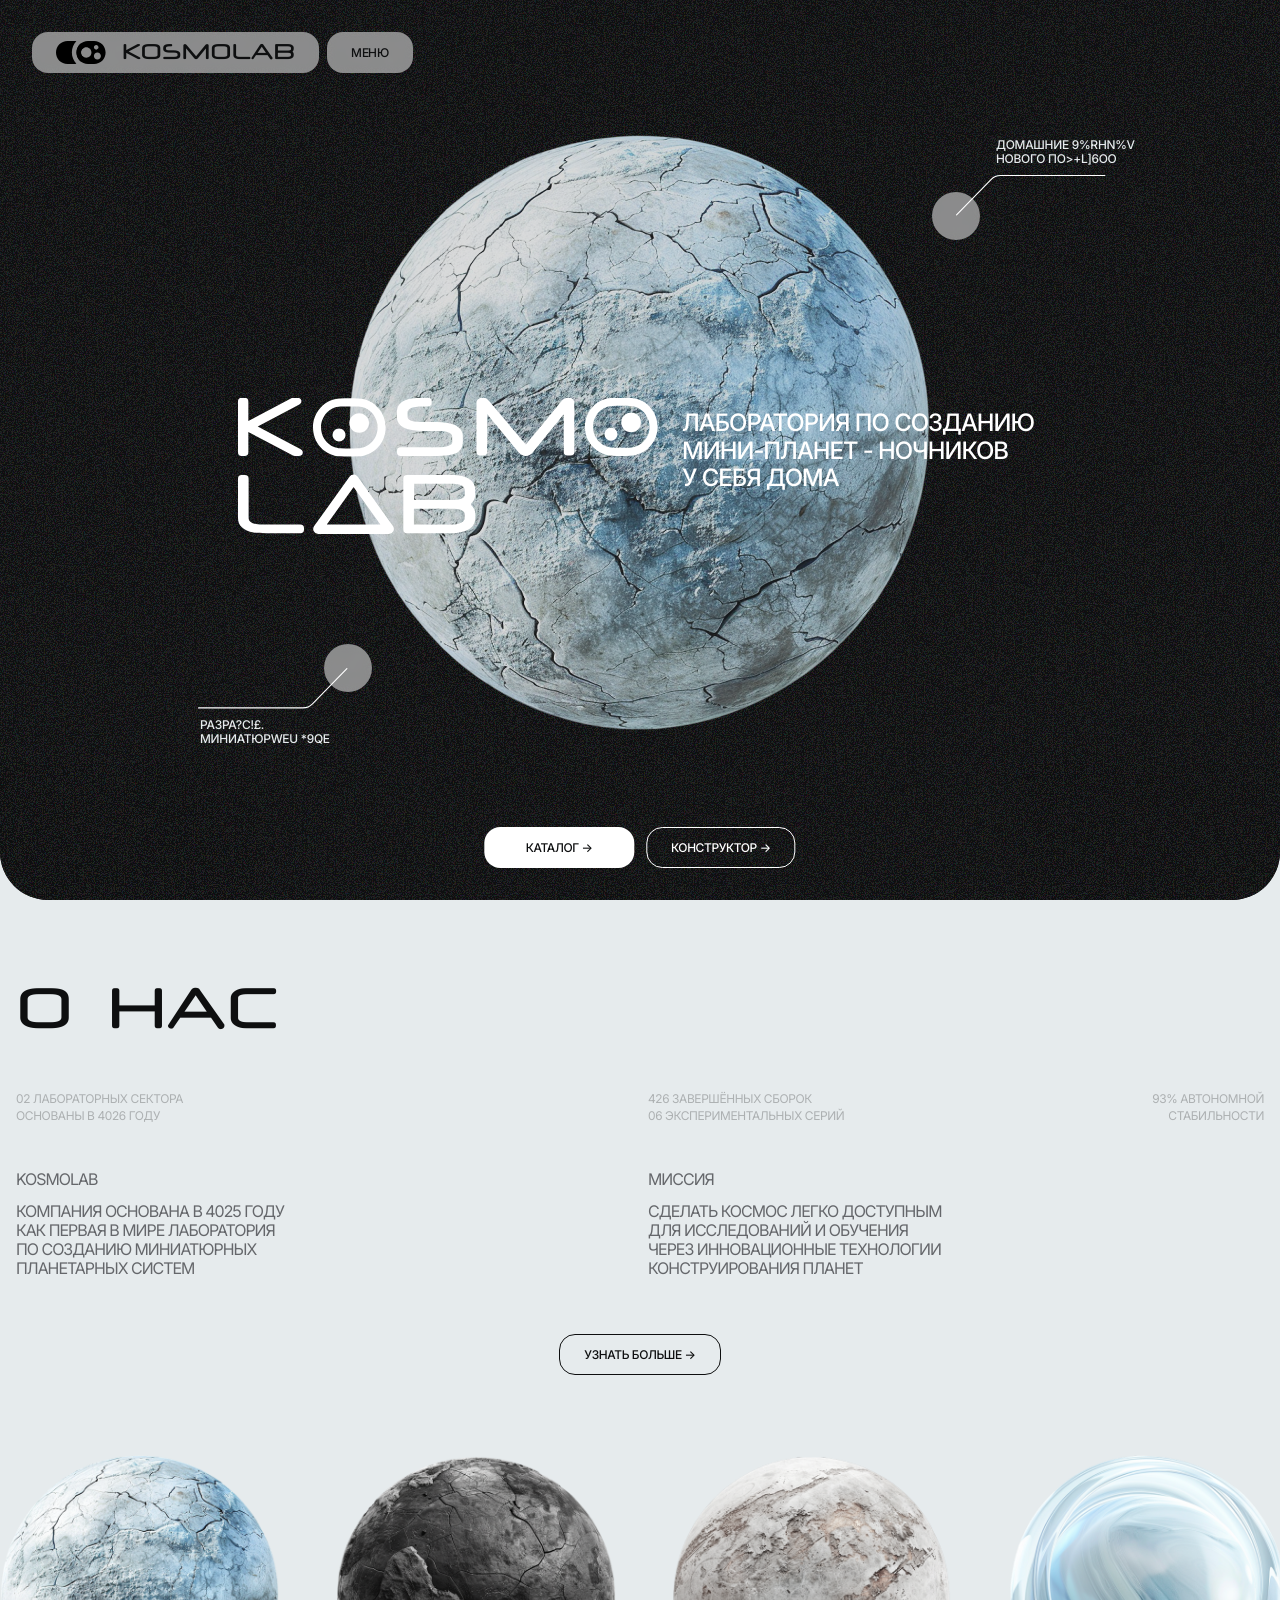
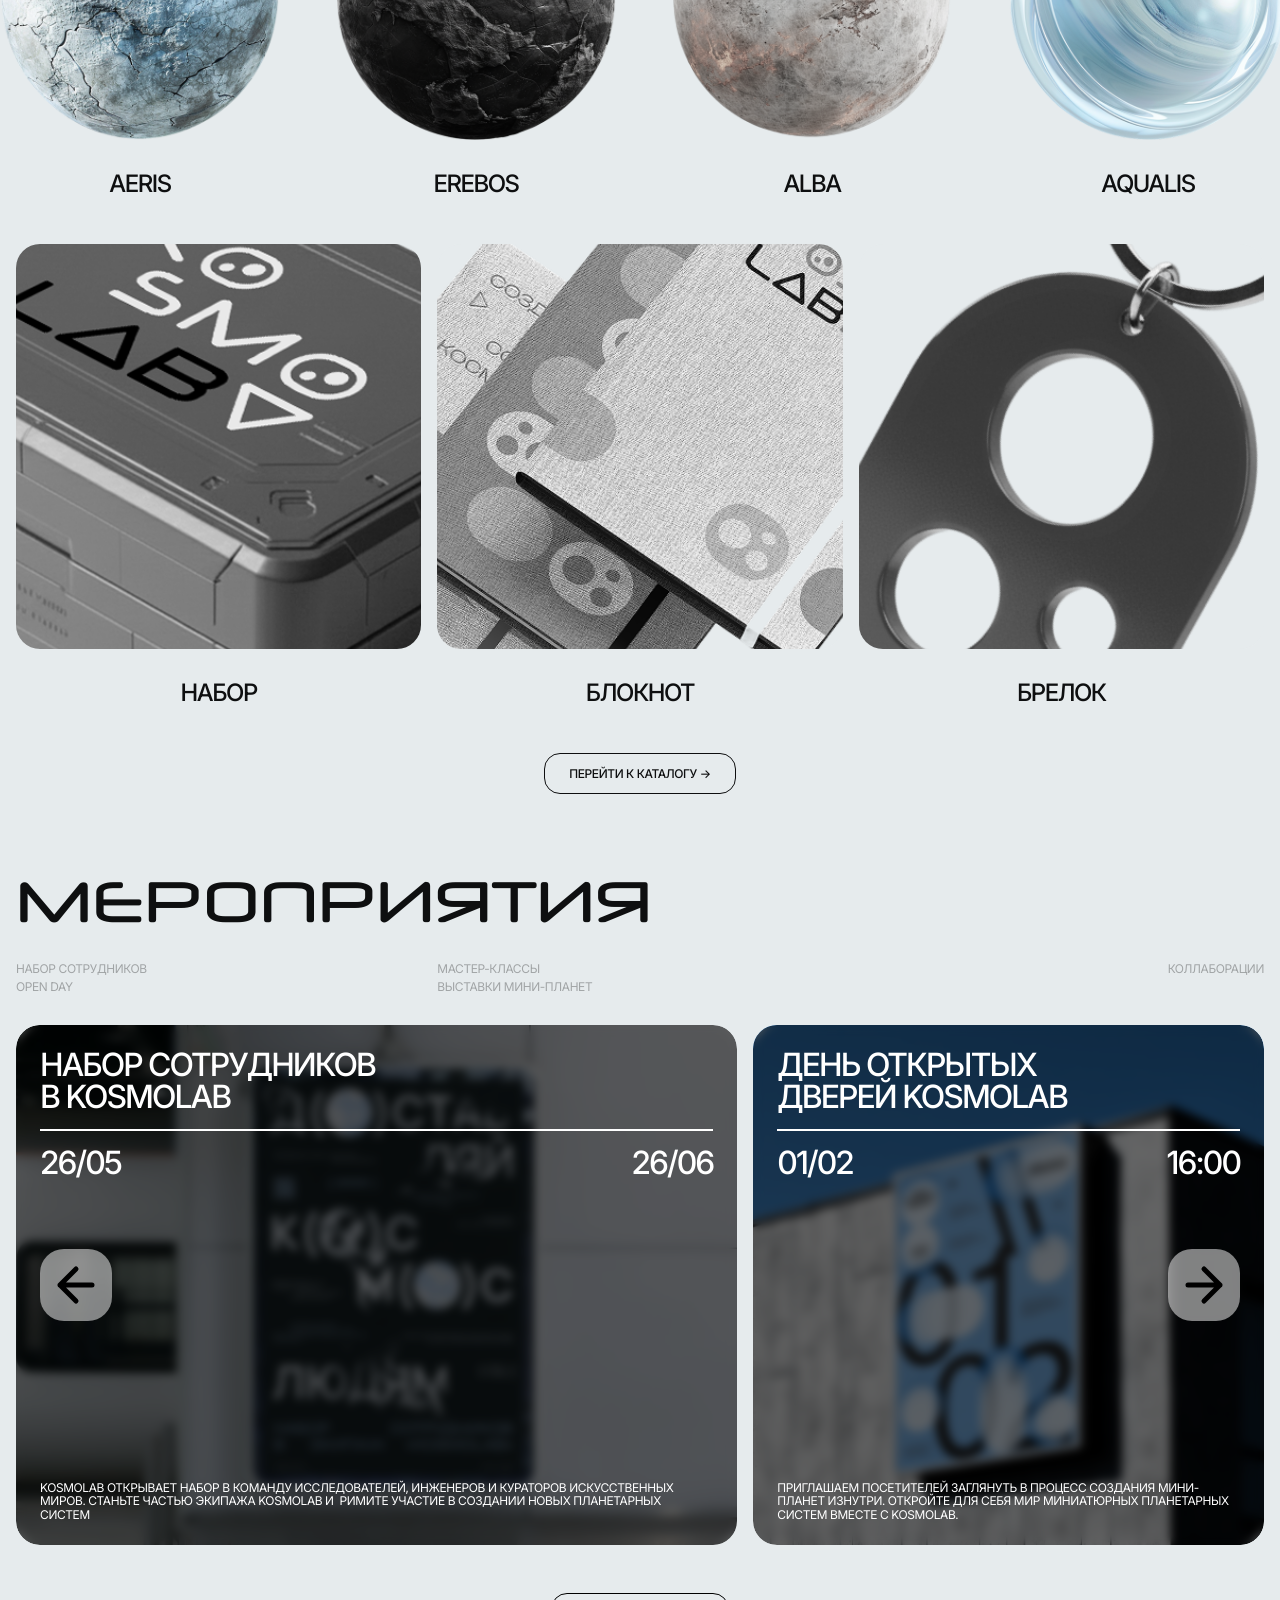
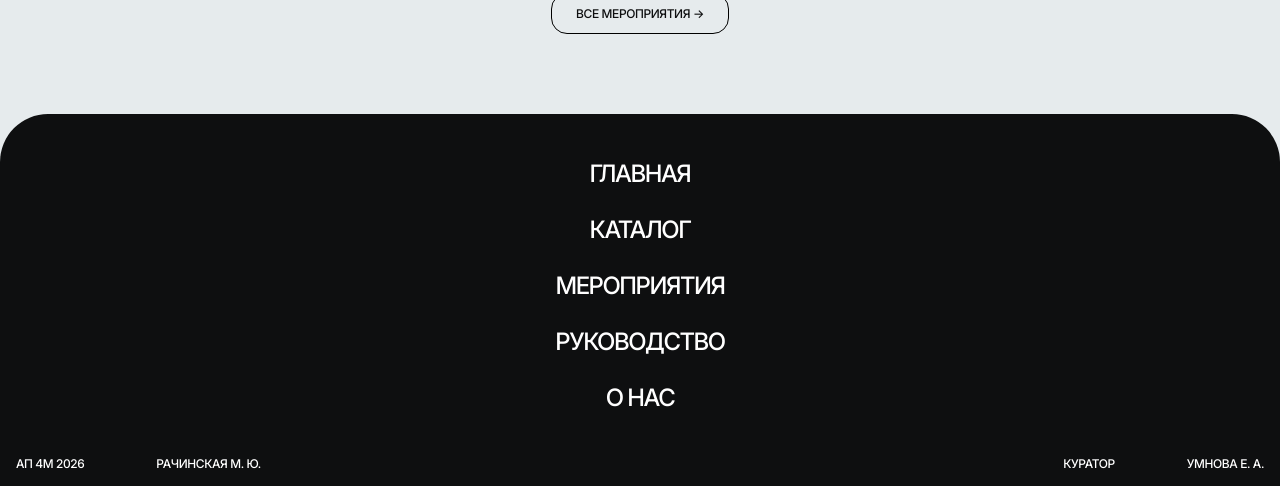
==== index.html @ ebd03660 "add animated planets" ====
<!DOCTYPE html>
<html lang="ru">
<head>
    <meta charset="UTF-8">
    <meta name="viewport" content="width=device-width, initial-scale=1.0">
    <title>KOSMOLAB — Главная</title>

    <link rel="stylesheet" href="./css/reset.css">
    <link rel="stylesheet" href="./css/variables.css">
    <link rel="stylesheet" href="./css/main.css">
    <link rel="stylesheet" href="./css/tab-adaptive.css">
    <link rel="stylesheet" href="./css/mob-adaptive.css">

    <script src="./js/main.js" defer></script>
</head>

<body>
    <div class="page">
        <header class="header">
            <a class="header__logo" href="./index.html" aria-label="KOSMOLAB — главная">
                <img class="header__logo-icon" src="./assets/images/ui/kosmolab-logo-icon.svg" alt="">
                <span class="header__logo-text">KOSMOLAB</span>
            </a>

            <nav class="nav" aria-label="Основная навигация">
                <a class="nav__link text-microcopy-medium is-active" href="./index.html">Главная</a>
                <a class="nav__link text-microcopy-medium" href="./catalog.html">Каталог</a>
                <a class="nav__link text-microcopy-medium" href="./events.html">Мероприятия</a>
                <a class="nav__link text-microcopy-medium" href="./guide.html">Руководство</a>
                <a class="nav__link text-microcopy-medium" href="./about.html">О нас</a>
            </nav>

            <button class="button mobile-menu-button text-microcopy-medium" type="button" aria-expanded="false" aria-controls="mobileNav">
                Меню
            </button>

            <nav class="mobile-nav" id="mobileNav" aria-label="Мобильная навигация">
                <a class="mobile-nav__link button text-microcopy-medium is-active" href="./index.html">Главная</a>
                <a class="mobile-nav__link button text-microcopy-medium" href="./catalog.html">Каталог</a>
                <a class="mobile-nav__link button text-microcopy-medium" href="./events.html">Мероприятия</a>
                <a class="mobile-nav__link button text-microcopy-medium" href="./guide.html">Руководство</a>
                <a class="mobile-nav__link button text-microcopy-medium" href="./about.html">О нас</a>
            </nav>
        </header> 

        <main>
            <section class="hero-screen">
                <div class="hero-screen__inner">
                    <div class="hero-screen__visual">
                        <img class="hero-screen__bg" src="./assets/images/hero/hero-bg.svg" alt="" aria-hidden="true">

                        <img class="hero-screen__planet hero-screen__planet--main" src="./assets/images/hero/planet-main.png" alt="" aria-hidden="true">
                        <img class="hero-screen__planet hero-screen__planet--small" src="./assets/images/hero/planet-small.png" alt="" aria-hidden="true">

                        <div class="hero-callout hero-callout--top">
                            <span class="hero-callout__circle"></span>
                            <img class="hero-callout__line" src="./assets/images/hero/line-top-right.svg" alt="" aria-hidden="true">

                            <span class="hero-callout__text hero-callout__text--desktop-tablet">
                                <span class="hero-callout__text-line" data-scramble-text="Домашние системы">Домашние системы</span>
                                <span class="hero-callout__text-line" data-scramble-text="нового поколения">нового поколения</span>
                            </span>

                            <span class="hero-callout__text hero-callout__text--mobile">
                                <span class="hero-callout__text-line" data-scramble-text="Домашние">Домашние</span>
                                <span class="hero-callout__text-line" data-scramble-text="системы нового">системы нового</span>
                                <span class="hero-callout__text-line" data-scramble-text="поколения">поколения</span>
                            </span>
                        </div>

                        <div class="hero-callout hero-callout--bottom">
                            <span class="hero-callout__text hero-callout__text--desktop-tablet">
                                <span class="hero-callout__text-line" data-scramble-text="Разработка">Разработка</span>
                                <span class="hero-callout__text-line" data-scramble-text="миниатюрных биом">миниатюрных биом</span>
                            </span>

                            <span class="hero-callout__text hero-callout__text--mobile">
                                <span class="hero-callout__text-line" data-scramble-text="Разработка">Разработка</span>
                                <span class="hero-callout__text-line" data-scramble-text="миниатюрных">миниатюрных</span>
                                <span class="hero-callout__text-line" data-scramble-text="биом">биом</span>
                            </span>

                            <img class="hero-callout__line" src="./assets/images/hero/line-bottom-left.svg" alt="" aria-hidden="true">
                            <span class="hero-callout__circle"></span>
                        </div>

                        <div class="hero-screen__content">
                            <img class="hero-screen__logo hero-screen__logo--desktop" src="./assets/images/hero/KOSMOLAB-logo-pc.svg" alt="KOSMOLAB">
                            <img class="hero-screen__logo hero-screen__logo--tablet" src="./assets/images/hero/KOSMOLAB-logo-tb.svg" alt="KOSMOLAB">
                            <img class="hero-screen__logo hero-screen__logo--mobile" src="./assets/images/hero/KOSMOLAB-logo-mb.svg" alt="KOSMOLAB">

                            <p class="hero-screen__lead">Лаборатория по&nbsp;созданию мини-планет - ночников у&nbsp;себя&nbsp;дома</p>
                        </div>
                    </div>

                    <div class="hero-screen__buttons">
                        <a class="button button--solid text-microcopy-medium" href="./catalog.html">
                            Каталог →
                        </a>

                        <a class="button button--outline text-microcopy-medium" href="./catalog.html#constructor">
                            Конструктор →
                        </a>
                    </div>
                </div>
            </section>

            <section class="about-preview section">
                <div class="container">
                    <div class="about-preview__inner grid">
                        <h2 class="about-preview__title text-h1">О нас</h2>

                        <div class="about-preview__stats">
                            <p class="about-preview__stat">
                                <span class="about-preview__stat-line text-microcopy" data-scramble-text="02 ЛАБОРАТОРНЫХ СЕКТОРА">02 ЛАБОРАТОРНЫХ СЕКТОРА</span>
                                <span class="about-preview__stat-line text-microcopy" data-scramble-text="ОСНОВАНЫ В 4026 ГОДУ">ОСНОВАНЫ В 4026 ГОДУ</span>
                            </p>

                            <p class="about-preview__stat">
                                <span class="about-preview__stat-line text-microcopy" data-scramble-text="426 ЗАВЕРШЁННЫХ СБОРОК">426 ЗАВЕРШЁННЫХ СБОРОК</span>
                                <span class="about-preview__stat-line text-microcopy" data-scramble-text="06 ЭКСПЕРИМЕНТАЛЬНЫХ СЕРИЙ">06 ЭКСПЕРИМЕНТАЛЬНЫХ СЕРИЙ</span>
                            </p>

                            <p class="about-preview__stat about-preview__stat--end">
                                <span class="about-preview__stat-line text-microcopy" data-scramble-text="93% АВТОНОМНОЙ">93% АВТОНОМНОЙ</span>
                                <span class="about-preview__stat-line text-microcopy" data-scramble-text="СТАБИЛЬНОСТИ">СТАБИЛЬНОСТИ</span>
                            </p>
                        </div>

                        <div class="about-preview__content">
                            <div class="about-preview__block">
                                <span class="about-preview__label text-body">KOSMOLAB</span>
                                <p class="about-preview__text text-body">Компания основана в&nbsp;4025 году как&nbsp;первая&nbsp;в&nbsp;мире лаборатория по&nbsp;созданию миниатюрных планетарных&nbsp;систем</p>
                            </div>

                            <div class="about-preview__block about-preview__block--mission">
                                <span class="about-preview__label text-body">Миссия</span>
                                <p class="about-preview__text text-body">Сделать космос легко доступным для&nbsp;исследований и&nbsp;обучения через&nbsp;инновационные технологии конструирования&nbsp;планет</p>
                            </div>
                        </div>

                        <a class="button button--outline text-microcopy-medium about-preview__button" href="./about.html">
                            Узнать больше →
                        </a>
                    </div>
                </div>
            </section>

            <section class="catalog-teaser section">
                <div class="container">
                    <div class="catalog-teaser__marquee">
                        <ul class="catalog-teaser__track">
                            <li class="catalog-teaser__planet">
                                <div class="catalog-teaser__planet-image">
                                    <img src="./assets/images/planets/planet-1.png" alt="">
                                    <img class="is-light" src="./assets/images/planets/planet-1-light.png" alt="" aria-hidden="true">
                                </div>
                                <span class="catalog-teaser__planet-name text-caption">AERIS</span>
                            </li>
                            <li class="catalog-teaser__planet">
                                <div class="catalog-teaser__planet-image">
                                    <img src="./assets/images/planets/planet-2.png" alt="">
                                    <img class="is-light" src="./assets/images/planets/planet-2-light.png" alt="" aria-hidden="true">
                                </div>
                                <span class="catalog-teaser__planet-name text-caption">EREBOS</span>
                            </li>
                            <li class="catalog-teaser__planet">
                                <div class="catalog-teaser__planet-image">
                                    <img src="./assets/images/planets/planet-3.png" alt="">
                                    <img class="is-light" src="./assets/images/planets/planet-3-light.png" alt="" aria-hidden="true">
                                </div>
                                <span class="catalog-teaser__planet-name text-caption">ALBA</span>
                            </li>
                            <li class="catalog-teaser__planet">
                                <div class="catalog-teaser__planet-image">
                                    <img src="./assets/images/planets/planet-4.png" alt="">
                                    <img class="is-light" src="./assets/images/planets/planet-4-light.png" alt="" aria-hidden="true">
                                </div>
                                <span class="catalog-teaser__planet-name text-caption">AQUALIS</span>
                            </li>

                            <!-- дубликат поанет бегущей строки -->
                            <li class="catalog-teaser__planet" aria-hidden="true">
                                <div class="catalog-teaser__planet-image">
                                    <img src="./assets/images/planets/planet-1.png" alt="">
                                    <img class="is-light" src="./assets/images/planets/planet-1-light.png" alt="">
                                </div>
                                <span class="catalog-teaser__planet-name text-caption">AERIS</span>
                            </li>
                            <li class="catalog-teaser__planet" aria-hidden="true">
                                <div class="catalog-teaser__planet-image">
                                    <img src="./assets/images/planets/planet-2.png" alt="">
                                    <img class="is-light" src="./assets/images/planets/planet-2-light.png" alt="">
                                </div>
                                <span class="catalog-teaser__planet-name text-caption">EREBOS</span>
                            </li>
                            <li class="catalog-teaser__planet" aria-hidden="true">
                                <div class="catalog-teaser__planet-image">
                                    <img src="./assets/images/planets/planet-3.png" alt="">
                                    <img class="is-light" src="./assets/images/planets/planet-3-light.png" alt="">
                                </div>
                                <span class="catalog-teaser__planet-name text-caption">ALBA</span>
                            </li>
                            <li class="catalog-teaser__planet" aria-hidden="true">
                                <div class="catalog-teaser__planet-image">
                                    <img src="./assets/images/planets/planet-4.png" alt="">
                                    <img class="is-light" src="./assets/images/planets/planet-4-light.png" alt="">
                                </div>
                                <span class="catalog-teaser__planet-name text-caption">AQUALIS</span>
                            </li>
                        </ul>
                    </div>

                    <div class="catalog-teaser__merch">
                        <figure class="catalog-teaser__card">
                            <div class="catalog-teaser__card-frame">
                                <img class="catalog-teaser__card-image" src="./assets/images/merch/1-box.png" alt="Набор">
                            </div>
                            <figcaption class="catalog-teaser__card-name text-caption">НАБОР</figcaption>
                        </figure>

                        <figure class="catalog-teaser__card">
                            <div class="catalog-teaser__card-frame">
                                <img class="catalog-teaser__card-image" src="./assets/images/merch/2-notebook.png" alt="Блокнот">
                            </div>
                            <figcaption class="catalog-teaser__card-name text-caption">БЛОКНОТ</figcaption>
                        </figure>

                        <figure class="catalog-teaser__card">
                            <div class="catalog-teaser__card-frame">
                                <img class="catalog-teaser__card-image" src="./assets/images/merch/3-keychain.png" alt="Брелок">
                            </div>
                            <figcaption class="catalog-teaser__card-name text-caption">БРЕЛОК</figcaption>
                        </figure>
                    </div>

                    <a class="button button--outline text-microcopy-medium catalog-teaser__button" href="./catalog.html">
                        Перейти к каталогу →
                    </a>
                </div>
            </section>

            <section class="events-preview section">
                <div class="container">
                    <div class="events-preview__header">
                        <h2 class="events-preview__title text-h1">Мероприятия</h2>
                        <div class="events-preview__categories">
                            <div class="events-preview__category">
                                <span class="text-microcopy" data-scramble-text="НАБОР СОТРУДНИКОВ">НАБОР СОТРУДНИКОВ</span>
                                <span class="text-microcopy" data-scramble-text="OPEN DAY">OPEN DAY</span>
                            </div>
                            <div class="events-preview__category">
                                <span class="text-microcopy" data-scramble-text="МАСТЕР-КЛАССЫ">МАСТЕР-КЛАССЫ</span>
                                <span class="text-microcopy" data-scramble-text="ВЫСТАВКИ МИНИ-ПЛАНЕТ">ВЫСТАВКИ МИНИ-ПЛАНЕТ</span>
                            </div>
                            <div class="events-preview__category">
                                <span class="text-microcopy" data-scramble-text="КОЛЛАБОРАЦИИ">КОЛЛАБОРАЦИИ</span>
                            </div>
                        </div>
                    </div>

                    <!-- пк / планшет : 3 слайда -->
                    <div class="events-preview__slider events-preview__slider--desktop">
                        <div class="events-preview__track">
                            <div class="events-preview__slide">
                                <article class="events-preview__card events-preview__card--c7">
                                    <div class="events-preview__card-image" style="background-image:url('./assets/images/events/poster-1.png')"></div>
                                    <div class="events-preview__card-overlay">
                                        <h3 class="events-preview__card-title text-h2">Набор сотрудников<br>в&nbsp;KOSMOLAB</h3>
                                        <span class="events-preview__card-line"></span>
                                        <div class="events-preview__card-meta">
                                            <span class="events-preview__card-date text-h2">26/05</span>
                                            <span class="events-preview__card-time text-h2">26/06</span>
                                        </div>
                                        <div class="events-preview__card-description-group">
                                            <p class="events-preview__card-description text-body">KOSMOLAB открывает набор в&nbsp;команду исследователей, инженеров и&nbsp;кураторов искусственных миров. Станьте частью экипажа KOSMOLAB и &nbsp;римите участие в&nbsp;создании новых планетарных систем</p>
                                        </div>
                                    </div>
                                </article>
                                <article class="events-preview__card events-preview__card--c5">
                                    <div class="events-preview__card-image" style="background-image:url('./assets/images/events/poster-2.png')"></div>
                                    <div class="events-preview__card-overlay">
                                        <h3 class="events-preview__card-title text-h2">День открытых<br>дверей KOSMOLAB</h3>
                                        <span class="events-preview__card-line"></span>
                                        <div class="events-preview__card-meta">
                                            <span class="events-preview__card-date text-h2">01/02</span>
                                            <span class="events-preview__card-time text-h2">16:00</span>
                                        </div>
                                        <div class="events-preview__card-description-group">
                                            <p class="events-preview__card-description text-body">Приглашаем посетителей заглянуть в&nbsp;процесс создания мини-планет изнутри. Откройте для&nbsp;себя мир миниатюрных планетарных систем вместе с&nbsp;KOSMOLAB.</p>
                                        </div>
                                    </div>
                                </article>
                            </div>
                            <div class="events-preview__slide">
                                <article class="events-preview__card events-preview__card--c5">
                                    <div class="events-preview__card-image" style="background-image:url('./assets/images/events/poster-3.png')"></div>
                                    <div class="events-preview__card-overlay">
                                        <h3 class="events-preview__card-title text-h2">Мастер-класс<br>от KOSMOLAB</h3>
                                        <span class="events-preview__card-line"></span>
                                        <div class="events-preview__card-meta">
                                            <span class="events-preview__card-date text-h2">23/11</span>
                                            <span class="events-preview__card-time text-h2">14:00</span>
                                        </div>
                                        <div class="events-preview__card-description-group">
                                            <p class="events-preview__card-description text-body">Гости смогут познакомиться с&nbsp;базовыми этапами сборки, изучить устройство искусственных систем и&nbsp;попробовать создать собственный объект</p>
                                        </div>
                                    </div>
                                </article>
                                <article class="events-preview__card events-preview__card--c7">
                                    <div class="events-preview__card-image" style="background-image:url('./assets/images/events/poster-4.png')"></div>
                                    <div class="events-preview__card-overlay">
                                        <h3 class="events-preview__card-title text-h2">Выставки мини-планет<br>KOSMOLAB</h3>
                                        <span class="events-preview__card-line"></span>
                                        <div class="events-preview__card-meta">
                                            <span class="events-preview__card-date text-h2">17/09</span>
                                            <span class="events-preview__card-time text-h2">10:00</span>
                                        </div>
                                        <div class="events-preview__card-description-group">
                                            <p class="events-preview__card-description text-body">KOSMOLAB представляет серию выставок, посвящённых искусственно созданным мирам и&nbsp;планетарным системам</p>
                                            <p class="events-preview__card-description text-body">Каждая выставка предлагает зрителю увидеть, как&nbsp;могут выглядеть новые формы миров в&nbsp;уменьшенном масштабе</p>
                                        </div>
                                    </div>
                                </article>
                            </div>
                            <div class="events-preview__slide">
                                <article class="events-preview__card events-preview__card--c12">
                                    <div class="events-preview__card-image" style="background-image:url('./assets/images/events/poster-5.png')"></div>
                                    <div class="events-preview__card-overlay">
                                        <h3 class="events-preview__card-title text-h2">Коллаборации KOSMOLAB</h3>
                                        <span class="events-preview__card-line"></span>
                                        <div class="events-preview__card-meta">
                                            <span class="events-preview__card-date text-h2">27/09</span>
                                            <span class="events-preview__card-date text-h2">02/08</span>
                                            <span class="events-preview__card-date text-h2">18/12</span>
                                        </div>
                                        <div class="events-preview__card-description-group">
                                            <p class="events-preview__card-description text-body">Эксклюзивная серия мини-планет, созданная совместно с&nbsp;Yoon Keeho и&nbsp;вдохновлённая футуристичными визуальными элементами</p>
                                            <p class="events-preview__card-description text-body">Лимитированная коллекция мини-планет, разработанная в&nbsp;коллаборации с&nbsp;Charli&nbsp;XCX и&nbsp;основанная на&nbsp;эстетике hyperpop</p>
                                            <p class="events-preview__card-description text-body">Специальная серия планетарных объектов, созданная под влиянием визуального стиля и эмоциональной атмосферы Billie Eilish</p>
                                        </div>
                                    </div>
                                </article>
                            </div>
                        </div>
                       <div class="events-preview__controls">
                            <button class="icon-button events-preview__arrow events-preview__arrow--prev" type="button" aria-label="Предыдущее">
                                <img src="./assets/images/ui/arrow.svg" alt="">
                            </button>
                            <button class="icon-button events-preview__arrow events-preview__arrow--next" type="button" aria-label="Следующее">
                                <img src="./assets/images/ui/arrow.svg" alt="">
                            </button>
                        </div>
                    </div>

                    <!-- мобилка : 7 слайдов -->
                    <div class="events-preview__slider events-preview__slider--mobile">
                        <div class="events-preview__track">
                            <div class="events-preview__slide">
                                <article class="events-preview__card events-preview__card--full">
                                    <div class="events-preview__card-image" style="background-image:url('./assets/images/events/poster-1.png')"></div>
                                    <div class="events-preview__card-overlay">
                                        <h3 class="events-preview__card-title text-h2">Набор сотрудников<br>в KOSMOLAB</h3>
                                        <span class="events-preview__card-line"></span>
                                        <div class="events-preview__card-meta"><span class="events-preview__card-date text-h2">26/05</span><span class="events-preview__card-time text-h2">26/06</span></div>
                                        <div class="events-preview__card-description-group"><p class="events-preview__card-description text-body">KOSMOLAB открывает набор в&nbsp;команду исследователей, инженеров и&nbsp;кураторов искусственных миров. Станьте частью экипажа KOSMOLAB и&nbsp;примите участие в&nbsp;создании новых планетарных систем</p></div>
                                    </div>
                                </article>
                            </div>
                            <div class="events-preview__slide">
                                <article class="events-preview__card events-preview__card--full">
                                    <div class="events-preview__card-image" style="background-image:url('./assets/images/events/poster-2.png')"></div>
                                    <div class="events-preview__card-overlay">
                                        <h3 class="events-preview__card-title text-h2">День открытых<br>дверей KOSMOLAB</h3>
                                        <span class="events-preview__card-line"></span>
                                        <div class="events-preview__card-meta"><span class="events-preview__card-date text-h2">01/02</span><span class="events-preview__card-time text-h2">16:00</span></div>
                                        <div class="events-preview__card-description-group"><p class="events-preview__card-description text-body">Приглашаем посетителей заглянуть в&nbsp;процесс создания мини-планет изнутри. Откройте для&nbsp;себя мир миниатюрных планетарных систем вместе с&nbsp;KOSMOLAB</p></div>
                                    </div>
                                </article>
                            </div>
                            <div class="events-preview__slide">
                                <article class="events-preview__card events-preview__card--full">
                                    <div class="events-preview__card-image" style="background-image:url('./assets/images/events/poster-3.png')"></div>
                                    <div class="events-preview__card-overlay">
                                        <h3 class="events-preview__card-title text-h2">Мастер-класс<br>от KOSMOLAB</h3>
                                        <span class="events-preview__card-line"></span>
                                        <div class="events-preview__card-meta"><span class="events-preview__card-date text-h2">23/11</span><span class="events-preview__card-time text-h2">14:00</span></div>
                                        <div class="events-preview__card-description-group"><p class="events-preview__card-description text-body">Гости смогут познакомиться с&nbsp;базовыми этапами сборки, изучить устройство искусственных систем и&nbsp;попробовать создать собственный объект</p></div>
                                    </div>
                                </article>
                            </div>
                            <div class="events-preview__slide">
                                <article class="events-preview__card events-preview__card--full">
                                    <div class="events-preview__card-image" style="background-image:url('./assets/images/events/poster-4.png')"></div>
                                    <div class="events-preview__card-overlay">
                                        <h3 class="events-preview__card-title text-h2">Выставки мини-планет<br>KOSMOLAB</h3>
                                        <span class="events-preview__card-line"></span>
                                        <div class="events-preview__card-meta"><span class="events-preview__card-date text-h2">17/09</span><span class="events-preview__card-time text-h2">10:00</span></div>
                                        <div class="events-preview__card-description-group"><p class="events-preview__card-description text-body">KOSMOLAB представляет серию выставок, посвящённых искусственно созданным мирам и&nbsp;планетарным системам</p><p class="events-preview__card-description text-body">Каждая выставка предлагает зрителю увидеть, как&nbsp;могут выглядеть новые формы миров в&nbsp;уменьшенном масштабе</p></div>
                                    </div>
                                </article>
                            </div>
                            <div class="events-preview__slide">
                                <article class="events-preview__card events-preview__card--full events-preview__card--collab-1">
                                    <div class="events-preview__card-image events-preview__card-image--c1" style="background-image:url('./assets/images/events/poster-5.png')"></div>
                                    <div class="events-preview__card-overlay">
                                        <h3 class="events-preview__card-title text-h2">Коллаборация<br>Yoon Keeho</h3>
                                        <span class="events-preview__card-line"></span>
                                        <div class="events-preview__card-meta"><span class="events-preview__card-date text-h2">27/09</span></div>
                                        <div class="events-preview__card-description-group"><p class="events-preview__card-description text-body">Эксклюзивная серия мини-планет, созданная совместно с&nbsp;Yoon Keeho и&nbsp;вдохновлённая футуристичными визуальными элементами</p></div>
                                    </div>
                                </article>
                            </div>
                            <div class="events-preview__slide">
                                <article class="events-preview__card events-preview__card--full events-preview__card--collab-2">
                                    <div class="events-preview__card-image events-preview__card-image--c2" style="background-image:url('./assets/images/events/poster-5.png')"></div>
                                    <div class="events-preview__card-overlay">
                                        <h3 class="events-preview__card-title text-h2">Коллаборация<br>Charli XCX</h3>
                                        <span class="events-preview__card-line"></span>
                                        <div class="events-preview__card-meta"><span class="events-preview__card-date text-h2">02/08</span></div>
                                        <div class="events-preview__card-description-group"><p class="events-preview__card-description text-body">Лимитированная коллекция мини-планет, разработанная в&nbsp;коллаборации с&nbsp;Charli&nbsp;XCX и&nbsp;основанная на&nbsp;эстетике hyperpop</p></div>
                                    </div>
                                </article>
                            </div>
                            <div class="events-preview__slide">
                                <article class="events-preview__card events-preview__card--full events-preview__card--collab-3">
                                    <div class="events-preview__card-image events-preview__card-image--c3" style="background-image:url('./assets/images/events/poster-5.png')"></div>
                                    <div class="events-preview__card-overlay">
                                        <h3 class="events-preview__card-title text-h2">Коллаборация<br>Billie Eilish</h3>
                                        <span class="events-preview__card-line"></span>
                                        <div class="events-preview__card-meta"><span class="events-preview__card-date text-h2">18/12</span></div>
                                        <div class="events-preview__card-description-group"><p class="events-preview__card-description text-body">Специальная серия планетарных объектов, созданная под&nbsp;влиянием визуального стиля и&nbsp;эмоциональной атмосферы Billie&nbsp;Eilish</p></div>
                                    </div>
                                </article>
                            </div>
                        </div>
                        <div class="events-preview__controls">
                            <button class="icon-button events-preview__arrow events-preview__arrow--prev" type="button" aria-label="Предыдущее">
                                <img src="./assets/images/ui/arrow.svg" alt="">
                            </button>
                            <button class="icon-button events-preview__arrow events-preview__arrow--next" type="button" aria-label="Следующее">
                                <img src="./assets/images/ui/arrow.svg" alt="">
                            </button>
                        </div>
                    </div>

                    <a class="button button--outline text-microcopy-medium events-preview__button" href="./events.html">
                        Все мероприятия →
                    </a>
                </div>
            </section>
        </main>

        <footer class="footer">
            <nav class="footer__nav" aria-label="Навигация в подвале">
                <a class="text-caption" href="./index.html">Главная</a>
                <a class="text-caption" href="./catalog.html">Каталог</a>
                <a class="text-caption" href="./events.html">Мероприятия</a>
                <a class="text-caption" href="./guide.html">Руководство</a>
                <a class="text-caption" href="./about.html">О&nbsp;нас</a>
            </nav>

            <div class="footer__meta">
                <span class="text-microcopy-medium">АП&nbsp;4М&nbsp;2026</span>
                <span class="text-microcopy-medium">Рачинская&nbsp;М.&nbsp;Ю.</span>
            </div>

            <div class="footer__credits">
                <span class="text-microcopy-medium">Куратор</span>
                <span class="text-microcopy-medium">Умнова&nbsp;Е.&nbsp;А.</span>
            </div>
        </footer>
    </div>
</body>
</html>
---- css/variables.css ----
@font-face {
    font-family: "Neuropol";
    src: url("../assets/fonts/neuropol.woff2") format("woff2");
    font-weight: 400;
    font-style: normal;
    font-display: swap;
}

@font-face {
    font-family: "Inter";
    src: url("../assets/fonts/inter-regular.woff2") format("woff2");
    font-weight: 400;
    font-style: normal;
    font-display: swap;
}

@font-face {
    font-family: "Inter";
    src: url("../assets/fonts/inter-medium.woff2") format("woff2");
    font-weight: 500;
    font-style: normal;
    font-display: swap;
}

:root {
    --page-width: 1440px;

    --grid-columns: 12;
    --page-padding: 16px;
    --grid-gap: 16px;

    --header-offset: 32px;
    --section-space: 80px;

    --color-black: #0E0F10;
    --color-white: #FFFFFF;
    --color-light-gray: #E6EBED;
    --color-gray: #65676B;
    --color-blue: #C2D8EE;
    --color-dark-blue: #242B31;

    --color-black-rgb: 0, 0, 0;
    --color-white-rgb: 255, 255, 255;

    --glass-white: rgba(var(--color-white-rgb), 0.5);
    --glass-black: rgba(var(--color-black-rgb), 0.6);
    --glass-black-text: rgba(var(--color-black-rgb), 0.35);

    --blur-default: 5px;

    --radius-small: 16px;
    --radius-medium: 24px;
    --radius-large-mobile: 32px;
    --radius-large: 48px;
    --radius-pill: 999px;

    --font-main: "Inter", Arial, sans-serif;
    --font-display: "Neuropol", Arial, sans-serif;
}
---- css/main.css ----
body {
    font-family: var(--font-main);
    background-color: var(--color-light-gray);
    color: var(--color-black);
}

.page {
    width: 100%;
    min-height: 100vh;
    overflow-x: hidden;

    display: flex;
    flex-direction: column;
}

main {
    flex: 1;
}

.grid {
    display: grid;
    grid-template-columns: repeat(var(--grid-columns), minmax(0, 1fr));
    column-gap: var(--grid-gap);
}

.section {
    padding-top: var(--section-space);
    padding-bottom: 0;
}

.is-hidden {
    display: none !important;
}


/* типографика */
.text-h1 {
    font-family: var(--font-display);
    font-size: 64px;
    line-height: 1;
    font-weight: 400;
    text-transform: uppercase;
}

.text-h2 {
    font-family: var(--font-main);
    font-size: 48px;
    line-height: 1;
    font-weight: 500;
    letter-spacing: -0.06em;
    text-transform: uppercase;
}

.text-caption {
    font-family: var(--font-main);
    font-size: 24px;
    line-height: 1;
    font-weight: 500;
    letter-spacing: -0.06em;
    text-transform: uppercase;
}

.text-body {
    font-family: var(--font-main);
    font-size: 16px;
    line-height: 1.2;
    font-weight: 400;
    letter-spacing: -0.06em;
    text-transform: uppercase;
}

.text-microcopy {
    font-family: var(--font-main);
    font-size: 12px;
    line-height: 1.1;
    font-weight: 400;
    letter-spacing: -0.03em;
    text-transform: uppercase;
}

.text-microcopy-medium {
    font-family: var(--font-main);
    font-size: 12px;
    line-height: 1.1;
    font-weight: 500;
    letter-spacing: -0.03em;
    text-transform: uppercase;
}



.container {
    width: 100%;
    max-width: var(--page-width);
    margin: 0 auto;
    padding-left: var(--page-padding);
    padding-right: var(--page-padding);
}


/* ui */
.nav {
    display: flex;
    align-items: center;
    gap: 8px;
}

.nav__link {
    min-height: 41px;
    padding: 0 24px;

    display: inline-flex;
    align-items: center;
    justify-content: center;

    border-radius: var(--radius-small);
    background-color: var(--glass-white);
    backdrop-filter: blur(var(--blur-default));
    -webkit-backdrop-filter: blur(var(--blur-default));

    color: rgba(var(--color-black-rgb), 0.35);
}

.nav__link.is-active {
    color: var(--color-black);
}

.nav__link,
.button {
    font-family: var(--font-main);
    font-weight: 500;
}

.button.mobile-menu-button {
    display: none;
}


.button {
    min-height: 41px;
    padding: 0 24px;

    display: inline-flex;
    align-items: center;
    justify-content: center;
    gap: 8px;

    border-radius: var(--radius-small);
    background-color: var(--glass-white);
    backdrop-filter: blur(var(--blur-default));
    -webkit-backdrop-filter: blur(var(--blur-default));

    color: var(--color-black);
    white-space: nowrap;
}

.button--solid {
    background-color: var(--color-white);
    backdrop-filter: none;
    -webkit-backdrop-filter: none;
}

.button--outline {
    background-color: transparent;
    color: var(--color-white);
    border: 1px solid var(--color-white);
    backdrop-filter: none;
    -webkit-backdrop-filter: none;
}

.icon-button {
    width: 72px;
    height: 72px;

    display: inline-flex;
    align-items: center;
    justify-content: center;

    border-radius: var(--radius-small);
    background-color: var(--glass-white);
    backdrop-filter: blur(var(--blur-default));
    -webkit-backdrop-filter: blur(var(--blur-default));
}

.icon-button img,
.icon-button svg {
    width: 48px;
    height: 48px;
}


/* хедер */
.header {
    position: fixed;
    top: var(--header-offset);
    left: var(--header-offset);
    right: var(--header-offset);
    z-index: 100;

    display: flex;
    align-items: center;
    gap: 8px;
}

.header__logo {
    min-height: 41px;
    padding: 0 24px;

    display: inline-flex;
    align-items: center;
    justify-content: center;
    gap: 16px;

    border-radius: var(--radius-small);
    background-color: var(--glass-white);
    backdrop-filter: blur(var(--blur-default));
    -webkit-backdrop-filter: blur(var(--blur-default));

    color: var(--color-black);
    font-family: var(--font-display);
    font-size: 24px;
    line-height: 1;
    text-transform: uppercase;
}
.mobile-nav {
    display: none;
}

.header__logo-icon {
    height: 23px;
    width: auto;
    flex-shrink: 0;
}

.header__logo-text {
    display: inline-block;
}


.card {
    border-radius: var(--radius-medium);
    background-color: var(--color-white);
    overflow: hidden;
}

/* футер */
.footer {
    position: relative;
    width: 100%;
    min-height: 372px;

    margin-top: var(--section-space);
    padding: 48px 16px 20px;

    background-color: var(--color-black);
    color: var(--color-white);

    border-radius: var(--radius-large) var(--radius-large) 0 0;
}

.footer__nav {
    width: fit-content;
    margin: 0 auto;

    display: flex;
    flex-direction: column;
    align-items: center;
    gap: 32px;
}

.footer__meta {
    position: absolute;
    left: 16px;
    bottom: 16px;

    display: flex;
    align-items: center;
    gap: 72px;
}

.footer__credits {
    position: absolute;
    right: 16px;
    bottom: 16px;

    display: flex;
    align-items: center;
    gap: 72px;
}






/* I. hero-блок */
.hero-screen {
    width: 100%;
    min-height: 0x;
    height: 100svh;
    

    position: relative;
    overflow: hidden;

    background-color: var(--color-black);
    color: var(--color-white);

    border-radius: 0 0 var(--radius-large) var(--radius-large);

    --callout-start-width: 1380px;
    --callout-shift-speed: 0.53;
    --callout-shift: max(0px, calc((var(--callout-start-width) - 100vw) * var(--callout-shift-speed)));
}

.hero-screen__inner {
    width: 100%;
    height: 100%;
    position: relative;
}

.hero-screen__visual {
    position: absolute;
    inset: 0;
}

/* фон : шум */
.hero-screen__bg {
    position: absolute;
    inset: 0;
    z-index: 0;

    width: 100%;
    height: 100%;
    object-fit: cover;
    opacity: 0.9;
    pointer-events: none;
    user-select: none;
}

/* планеты */
.hero-screen__planet {
    position: absolute;
    pointer-events: none;
    user-select: none;
}

/* общий размер большой планеты */
.hero-screen {
    --planet-main-size: clamp(520px, calc(428px + 11.9vw), 600px);
}

.hero-screen__planet--main {
    z-index: 1;
    width: var(--planet-main-size);
    height: auto;

    left: 50%;
    top: 48%;
    transform: translate(-50%, -50%);
}

.hero-screen__planet--small {
    z-index: 3;

    width: calc(var(--planet-main-size) * 0.333);
    height: auto;

    left: calc(50% + var(--planet-main-size) * 0.4);
    top: calc(50% + var(--planet-main-size) * 0.35);

    transform: translate(-50%, -50%);
}


/* логотип + описание */
.hero-screen__content {
    position: absolute;
    z-index: 4;
    left: 50%;
    top: 50%;
    transform: translate(-50%, -50%);

    display: flex;
    align-items: center;
    gap: 32px;

    width: max-content;
    max-width: calc(100% - 48px);
}

/* биг логотип kosmolab */
.hero-screen__logo {
    flex: 0 1 auto;
    min-width: 0;
    width: min(70vw, 1040px);
    height: auto;
    pointer-events: none;
    user-select: none;
}
.hero-screen__logo--tablet,
.hero-screen__logo--mobile {
    display: none;
}

/* описание лабы */
.hero-screen__lead {
    flex: 0 0 auto;
    width: 360px;
    margin: 0;

    font-family: var(--font-main);
    font-weight: 500;
    font-size: 24px;
    line-height: 1.15;
    letter-spacing: -0.04em;
    text-transform: uppercase;
    color: var(--color-white);
}


/* пунктики с подписями */
.hero-callout {
    position: absolute;
    z-index: 4;

    width: 380px;
    height: 90px;
}

.hero-callout__circle {
    position: absolute;
    width: 48px;
    height: 48px;

    border-radius: 50%;
    background-color: rgba(var(--color-white-rgb), 0.5);
    backdrop-filter: blur(var(--blur-default));
    -webkit-backdrop-filter: blur(var(--blur-default));
}

.hero-callout__line {
    position: absolute;
    width: 120px;
    height: auto;
    z-index: 10;

    display: block;
    pointer-events: none;
    user-select: none;
}

.hero-callout__text {
    position: absolute;
    white-space: nowrap;

    font-family: var(--font-main);
    font-weight: 500;
    font-size: 12px;
    line-height: 1.15;
    letter-spacing: -0.02em;
    text-transform: uppercase;
    color: var(--color-light-gray);
}

/* нет переноса подписей */
.hero-callout__text--mobile {
    display: none;
}

.hero-callout__text-line {
    display: inline;
    white-space: nowrap;
}

.hero-callout__text-line + .hero-callout__text-line::before {
    content: " ";
}


/* верхний правый пункт */
.hero-callout--top {
    left: calc(50% + 204px - var(--callout-shift));
    top: calc(50% - 280px);
}
.hero-callout--top .hero-callout__circle {
    left: 0;
    bottom: 0;
}
.hero-callout--top .hero-callout__line {
    left: 24px;
    bottom: 24px;
    width: 150px;
}
.hero-callout--top .hero-callout__text {
    left: 188px;
    top: 20px;
}

/* нижний левый пункт */
.hero-callout--bottom {
    right: calc(50% + 176px - var(--callout-shift));
    top: calc(50% + 194px);
}
.hero-callout--bottom .hero-callout__circle {
    right: 0;
    top: 0;
}
.hero-callout--bottom .hero-callout__line {
    right: 24px;
    top: 24px;
    width: 150px;
}
.hero-callout--bottom .hero-callout__text {
    right: 188px;
    bottom: 20px;
}


/* кнопки */
.hero-screen__buttons {
    position: absolute;
    z-index: 6;
    left: 50%;
    bottom: 32px;
    transform: translateX(-50%);

    display: inline-grid;
    grid-auto-flow: column;
    grid-auto-columns: 1fr;
    gap: 12px;
}
.hero-screen__buttons .button {
    width: 100%;
    justify-content: center;
}







/* II. о нас */
.about-preview {
    background-color: var(--color-light-gray);
}

.about-preview__inner {
    row-gap: 64px;
    align-items: start;
}


/* заголовок */
.about-preview__title {
    grid-column: 1 / 13;
    grid-row: 1;
    margin: 0;
    color: var(--color-black);

    white-space: nowrap;
}

/* утп */
.about-preview__stats {
    grid-column: 1 / 13;
    grid-row: 1;

    display: grid;
    grid-template-columns: repeat(var(--grid-columns), minmax(0, 1fr));
    column-gap: var(--grid-gap);
    align-items: start;

    margin-top: 12px;
}
.about-preview__stat:nth-child(1) {
    grid-column: 4 / 7;
}
.about-preview__stat:nth-child(2) {
    grid-column: 8 / 10;
}
.about-preview__stat:nth-child(3) {
    grid-column: 12 / 13;
    justify-self: end;
    text-align: right;
}

.about-preview__stat {
    margin: 0;
    display: flex;
    flex-direction: column;
    gap: 4px;
}

.about-preview__stat--end {
    align-items: flex-end;
    text-align: right;
}

.about-preview__stat-line {
    color: rgba(var(--color-black-rgb), 0.25);
    white-space: nowrap;
}


/* описание + миссия */
.about-preview__content {
    grid-column: 1 / 13;
    grid-row: 2;

    display: grid;
    grid-template-columns: repeat(var(--grid-columns), minmax(0, 1fr));
    column-gap: var(--grid-gap);
}

.about-preview__block {
    grid-column: 1 / 6;
    display: flex;
    align-items: flex-start;
    gap: 16px;
}

.about-preview__block--mission {
    grid-column: 8 / 13;
}

/* стиль боди */
.about-preview__label {
    flex: 0 0 auto;
    min-width: 88px;
    color: var(--color-gray);
}
.about-preview__text {
    margin: 0;
    max-width: 340px;
    color: var(--color-gray);
}

.about-preview__block--mission .about-preview__text {
    max-width: 360px;
}


/* ста-кнопка */
.about-preview__button {
    grid-column: 1 / 13;
    grid-row: 3;
    justify-self: center;

    color: var(--color-black);
    border-color: var(--color-black);
}






/* III. тизер каталога */
.catalog-teaser {
    background-color: var(--color-light-gray);
    --teaser-planet: 340px;
    --teaser-gap: 75px;
}

/* бегущая строка планет */
.catalog-teaser__marquee {
    width: 100vw;
    margin-left: calc(50% - 50vw);
    overflow: hidden;
}
.catalog-teaser__track {
    display: flex;
    align-items: flex-start;
    gap: var(--teaser-gap);

    width: max-content;
    margin: 0;
    padding: 0;
    list-style: none;

    animation: catalog-teaser-marquee 25s linear infinite;
    will-change: transform;
}

@keyframes catalog-teaser-marquee {
    from { transform: translateX(0); }
    to   { transform: translateX(-50%); }
}


.catalog-teaser__planet {
    flex: 0 0 var(--teaser-planet);

    display: flex;
    flex-direction: column;
    align-items: center;
    gap: 32px;
}

.catalog-teaser__planet-image {
    position: relative;
    width: var(--teaser-planet);
    aspect-ratio: 1 / 1;
}

.catalog-teaser__planet-image img {
    display: block;
    width: 100%;
    height: 100%;
    object-fit: contain;
}


/* ховер лайт планет */
.catalog-teaser__planet-image .is-light {
    position: absolute;
    inset: 0;
    opacity: 0;
    transition: opacity 0.4s ease;
}

.catalog-teaser__planet:hover .is-light {
    opacity: 1;
}

.catalog-teaser__planet-name {
    color: var(--color-black);
}


/* мерч */
.catalog-teaser__merch {
    display: grid;
    grid-template-columns: repeat(3, 1fr);
    column-gap: calc(var(--grid-gap));
    margin-top: 48px;
}

.catalog-teaser__card {
    margin: 0;
    display: flex;
    flex-direction: column;
    align-items: center;
    gap: 32px;
}

.catalog-teaser__card-frame {
    width: 100%;
    aspect-ratio: 1 / 1;
    overflow: hidden;
    border-radius: var(--radius-medium);
    background-color: var(--color-light-gray);
}

.catalog-teaser__card-image {
    width: 100%;
    height: 100%;
    object-fit: cover;

    /* дефолт : зум + чб */
    transform: scale(2.1);
    filter: grayscale(1);
    transition: transform 0.7s ease, filter 0.7s ease;
}

.catalog-teaser__card:hover .catalog-teaser__card-image {
    transform: scale(1);
    filter: grayscale(0);
}

.catalog-teaser__card-name {
    color: var(--color-black);
}

/* ста-кнопка */
.catalog-teaser__button {
    display: flex;
    justify-self: center;
    width: max-content;

    margin: 48px auto 0;

    color: var(--color-black);
    border-color: var(--color-black);
}

@media (prefers-reduced-motion: reduce) {
    .catalog-teaser__track {
        animation: none;
    }
}






/* IV. мероприятия */
.events-preview { background-color: var(--color-light-gray); }

.events-preview__header {
    display: grid;
    grid-template-columns: repeat(var(--grid-columns), minmax(0, 1fr));
    column-gap: var(--grid-gap);
    align-items: start;
    margin-bottom: 40px;
}
.events-preview__title {
    grid-column: 1 / 7;
    margin: 0;
    color: var(--color-black);
}

.events-preview__categories {
    display: contents;
}

.events-preview__category {
    display: flex;
    flex-direction: column;
    gap: 4px;
    padding-top: 12px;
}

.events-preview__category:nth-of-type(1) { grid-column: 7 / 9; }
.events-preview__category:nth-of-type(2) { grid-column: 9 / 11; }
.events-preview__category:nth-of-type(3) {
    grid-column: 11 / 13;
    justify-self: end;
    text-align: right;
}

.events-preview__category .text-microcopy {
    color: rgba(var(--color-black-rgb), 0.3);
    white-space: nowrap;
}

/* слайдер */
.events-preview__slider {
    position: relative;
    overflow: hidden;
    border-radius: var(--radius-medium);
}

.events-preview__slider--mobile { display: none; }

.events-preview__track {
    display: flex;
    gap: var(--grid-gap);
    transition: transform 0.6s cubic-bezier(0.65, 0, 0.35, 1);
}
.events-preview__slide {
    flex: 0 0 100%;
    display: grid;
    grid-template-columns: repeat(var(--grid-columns), minmax(0, 1fr));
    column-gap: var(--grid-gap);
    align-items: center;
}

/* карточка мероприятия */
.events-preview__card {
    position: relative;
    height: 600px;
    border-radius: var(--radius-medium);
    overflow: hidden;
    isolation: isolate;
}

.events-preview__card--c5 { grid-column: span 5; }
.events-preview__card--c7 { grid-column: span 7; }
.events-preview__card--c12 { grid-column: span 12; }

/* широкая карточка коллабораций */
.events-preview__card--c12 .events-preview__card-meta { justify-content: flex-start; }
.events-preview__card--c12 .events-preview__card-date { flex: 1 1 0; }

.events-preview__card-image {
    position: absolute;
    inset: 0;
    border-radius: inherit;
    background-size: cover;
    background-position: center;
}

/* оверлэй */
.events-preview__card-overlay {
    position: absolute;
    inset: 0;
    border-radius: inherit;
    display: flex;
    flex-direction: column;
    padding: 24px;
    color: var(--color-white);

    background-color: rgba(var(--color-black-rgb), 0.6);
    backdrop-filter: blur(var(--blur-default));
    -webkit-backdrop-filter: blur(var(--blur-default));

    opacity: 1;
    transition: opacity 0.4s ease;
}
.events-preview__card:hover .events-preview__card-overlay {
    opacity: 0; 
}

.events-preview__card-title {
    margin: 0;
    color: var(--color-white);
}
.events-preview__card-line {
    display: block;
    height: 2px;
    margin: 18px 0;
    background-color:
    rgba(var(--color-white-rgb), 1);
}
.events-preview__card-meta {
    display: flex;
    justify-content: space-between;
    gap: 24px;
}
.events-preview__card-date,
.events-preview__card-time {
    color: var(--color-white);
}
.events-preview__card-description-group {
    display: flex;
    gap: 24px;
    margin-top: auto;
}
.events-preview__card-description {
    flex: 1 1 0;
    margin: 0;
    color: rgba(var(--color-white-rgb));
}


/* стрелки */
.events-preview__arrow {
    position: absolute;
    top: 50%;
    transform: translateY(-50%);
    z-index: 5;

    border: none;
    cursor: pointer;
    border-radius: var(--radius-medium);
}

.events-preview__arrow--prev {
    left: 24px;
}

.events-preview__arrow--next {
    right: 24px;
}

.events-preview__arrow--prev img {
    transform: none;
}

.events-preview__arrow--next img {
    transform: rotate(180deg);
}


/* cта-кнопка */
.events-preview__button {
    display: flex;
    width: max-content;
    margin: 48px auto 0;
}
.events-preview__button.button--outline {
    color: var(--color-black);
    border-color: rgba(var(--color-black-rgb));
}
---- css/tab-adaptive.css ----
/* планшет 1280px - 769px */
@media (min-width: 769px) and (max-width: 1280px) {
    
    /* ui */
    .nav {
        display: none;
    }

    .button.mobile-menu-button {
        display: inline-flex;
    }

    /* хедер */
    .header {
        right: auto;
        width: max-content;
    }
    .header__logo-icon {
        height: 23px;
    }


    /* выпадающее меню */
    .mobile-nav {
        position: absolute;
        top: calc(100% + 12px);
        left: 0;

        display: grid;
        grid-template-columns: 1fr;
        gap: 8px;

        width: 100%;

        opacity: 0;
        visibility: hidden;
        pointer-events: none;
        transform: translateY(-8px);
        transition: opacity 0.25s ease, transform 0.25s ease, visibility 0.25s ease;
    }

    .mobile-nav.is-open {
        opacity: 1;
        visibility: visible;
        pointer-events: auto;
        transform: translateY(0);
    }

    .mobile-nav__link {
        width: 100%;
        min-height: 41px;

        justify-content: flex-start;
        text-align: left;

        color: rgba(var(--color-black-rgb), 0.35);
    }

    .mobile-nav__link.is-active {
        color: var(--color-black);
    }



    /* I. hero-блок */
    
    /* логотип + описание */
    .hero-screen__content {
        gap: 24px;
        max-width: calc(100% - 64px);
    }

    .hero-screen__logo--tablet {
        display: block;
        width: clamp(320px, 38vw, 420px);
        transform: translateY(16px);
    }
    .hero-screen__logo--desktop,
    .hero-screen__logo--mobile {
        display: none;
    }


    /* пунктики с подписями */
    .hero-callout {
        width: 300px;
    }

    .hero-callout__text {
        white-space: normal;
        max-width: 150px;
    }

    /* перенос подписей */
    .hero-callout__text--desktop-tablet {
        display: block;
    }

    .hero-callout__text--mobile {
        display: none;
    }

    .hero-callout__text-line {
        display: block;
        white-space: nowrap;
    }

    .hero-callout__text-line + .hero-callout__text-line::before {
        content: none;
    }

    /* верхний правый пункт */
    .hero-callout--top {
        left: auto;
        right: 48px;
        top: calc(50% - 300px);
    }

    .hero-callout--top .hero-callout__circle {
        left: 0;
        bottom: 0;
    }

    .hero-callout--top .hero-callout__line {
        left: 24px;
        bottom: 24px;
        width: 150px;
    }

    .hero-callout--top .hero-callout__text {
        left: 64px;
        top: -12px;
        text-align: left;
    }

    /* нижний левый пункт */
    .hero-callout--bottom {
        left: 72px;
        right: auto;
        bottom: calc(50% - 300px);
    }

    .hero-callout--bottom .hero-callout__circle {
        right: 0;
        top: 0;
    }

    .hero-callout--bottom .hero-callout__line {
        right: 24px;
        top: 24px;
        width: 150px;
    }

   .hero-callout--bottom .hero-callout__text {
        left: 128px;
        right: auto;
        bottom: -12px;
        text-align: left;
    }




    /* II. о нас */
    .about-preview__inner {
        row-gap: 48px;
    }

    /* заголовок */
    .about-preview__title {
        grid-column: 1 / 5;
        grid-row: 1;
    }

    /* утп */
    .about-preview__stats {
        grid-column: 1 / 13;
        grid-row: 2;

        display: grid;
        grid-template-columns: repeat(var(--grid-columns), minmax(0, 1fr));
        column-gap: var(--grid-gap);
        row-gap: 0;

        margin-top: 0;
    }

    .about-preview__stat:nth-child(1) {
        grid-column: 1 / 4;
    }

    .about-preview__stat:nth-child(2) {
        grid-column: 7 / 10;
    }

    .about-preview__stat:nth-child(3) {
        grid-column: 10 / 13;
        justify-self: end;
        align-items: flex-end;
        text-align: right;
    }

    /* описание + миссия */
    .about-preview__content {
        grid-column: 1 / 13;
        grid-row: 3;

        display: grid;
        grid-template-columns: repeat(var(--grid-columns), minmax(0, 1fr));
        column-gap: var(--grid-gap);
        row-gap: 0;
    }

    .about-preview__block {
        grid-column: 1 / 6;

        display: flex;
        flex-direction: column;
        gap: 12px;
    }

    .about-preview__block--mission {
        grid-column: 7 / 13;
    }

    .about-preview__text,
    .about-preview__block--mission .about-preview__text {
        max-width: 340px;
    }

    /* ста */
    .about-preview__button {
        grid-column: 1 / 13;
        grid-row: 4;
        justify-self: center;
        margin-top: 8px;
    }




    /* III. тизер каталога */
    .catalog-teaser {
        --teaser-planet: 280px;
        --teaser-gap: 56px;
    }

    .catalog-teaser__track {
        gap: var(--teaser-gap);
    }

    .catalog-teaser__merch {
        column-gap: var(--grid-gap);
        margin-top: 48px;
    }

    .catalog-teaser__button {
        margin-top: 48px;
    }





    /* IV. мероприятия */
    .events-preview__header {
        row-gap: 24px;
        margin-bottom: 32px;
    }

    .events-preview__title {
        grid-column: 1 / 13;
        grid-row: 1;
    }

    .events-preview__category {
        grid-row: 2;
        padding-top: 0;
    }

    .events-preview__category:nth-of-type(1) {
        grid-column: 1 / 4;
    }

    .events-preview__category:nth-of-type(2) {
        grid-column: 5 / 9;
    }

    .events-preview__category:nth-of-type(3) {
        grid-column: 10 / 13;
        justify-self: end;
        text-align: right;
    }

    .events-preview__category .text-microcopy {
        white-space: nowrap;
    }

    .events-preview__card-title,
    .events-preview__card-date,
    .events-preview__card-time {
        font-family: var(--font-main);
        font-size: 32px;
        line-height: 1;
        font-weight: 500;
        letter-spacing: -0.06em;
        text-transform: uppercase;
    }

    .events-preview__card-description-group {
        gap: 16px;
    }

    .events-preview__card-description {
        min-width: 0;
        font-size: 12px;
        line-height: 1.1;
        letter-spacing: -0.03em;
    }

    .events-preview__card {
        height: 520px;
    }

    .events-preview__card-overlay {
        padding: 24px;
    }

    .events-preview__card-line {
        margin: 16px 0;
    }
}
---- css/mob-adaptive.css ----
/* мобилка <= 768px */
@media (max-width: 768px) {
    :root {
        --grid-columns: 4;
        --page-padding: 16px;
        --grid-gap: 12px;

        --header-offset: 20px;
        --section-space: 60px;
    }


    /* типографика */
    .text-h1 {
        font-size: 35px;
    }

    .text-h2 {
        font-size: 32px;
    }

    .text-caption {
        font-size: 21px;
    }

    .text-body {
        font-size: 16px;
    }

    .text-microcopy,
    .text-microcopy-medium {
        font-size: 12px;
    }


    /* ui */
    .nav {
        display: none;
    }

    .button.mobile-menu-button {
        display: inline-flex;
    }

    .icon-button {
        width: 50px;
        height: 50px;

        border-radius: var(--radius-small);
    }

    .icon-button img,
    .icon-button svg {
        width: 30px;
        height: 30px;
    }

    /* хедер */
    .header {
        right: auto;
        width: max-content;
    }

    .header__logo-text {
        display: none;
    }

    .header__logo-icon {
        height: 23px;
    }

    /* выпадающее меню */
    .mobile-nav {
        position: absolute;
        top: calc(100% + 12px);
        left: 0;

        display: grid;
        grid-template-columns: 1fr;
        gap: 8px;

        width: 100%;

        opacity: 0;
        visibility: hidden;
        pointer-events: none;
        transform: translateY(-8px);
        transition: opacity 0.25s ease, transform 0.25s ease, visibility 0.25s ease;
    }

    .mobile-nav.is-open {
        opacity: 1;
        visibility: visible;
        pointer-events: auto;
        transform: translateY(0);
    }

    .mobile-nav__link {
        width: 100%;
        min-height: 41px;

        justify-content: flex-start;
        text-align: left;

        color: rgba(var(--color-black-rgb), 0.35);
    }

    .mobile-nav__link.is-active {
        color: var(--color-black);
    }


    /* футер */
    .footer {
        min-height: 330px;
        padding: 48px 16px 48px;
        border-radius: 32px 32px 0 0;
    }

    .footer__nav {
        gap: 28px;
        font-size: 24px;
    }

    .footer__meta,
    .footer__credits {
        position: static;
        gap: 0;
        justify-content: space-between;

        width: 100%;
        font-size: 12px;
    }

    .footer__meta {
        margin-top: 48px;
    }

    .footer__credits {
        margin-top: 12px;
    }




    /* I. hero-блок */
    .hero-screen {
        --planet-main-size: clamp(280px, 78vw, 520px);
        --mob-hero-shift: clamp(32px, 6svh, 72px);

        height: 100vh;
        height: 100svh;
        min-height: 0;
        max-height: 950px;

        border-radius: 0 0 var(--radius-large-mobile) var(--radius-large-mobile);
    }

    /* планеты */
    .hero-screen__planet--main {
        top: calc(50% - var(--mob-hero-shift));
    }
    .hero-screen__planet--small {
        top: calc(50% + var(--planet-main-size) * 0.42 - var(--mob-hero-shift));
    }

    /* логотип + описание */
    .hero-screen__content {
        position: absolute;
        inset: 0;

        display: block;

        width: auto;
        max-width: none;

        transform: none;
    }

    /* логотип */
    .hero-screen__logo--mobile {
        display: block;
        position: absolute;
        left: 24px;
        top: calc(48% - var(--mob-hero-shift));
        transform: translateY(-50%);

        width: clamp(240px, 88vw, 300px);
        height: auto;
    }

    .hero-screen__logo--desktop,
    .hero-screen__logo--tablet {
        display: none;
    }

    /* описание лабы */
    .hero-screen__lead {
        position: absolute;
        left: 24px;
        right: 24px;
        bottom: 80px;

        width: auto;
        max-width: 348px;
        margin: 0;

        font-size: 21px;
        line-height: 1.1;
        letter-spacing: -0.06em;
    }


    /* пунктики с подписями */
    .hero-callout {
        width: 170px;
        height: 107px;
    }

    .hero-callout__text {
        width: 200px;
        max-width: none;
        white-space: normal;
    }

    /* перенос подписей */
    .hero-callout__text--desktop-tablet {
        display: none;
    }

    .hero-callout__text--mobile {
        display: block;
    }

    .hero-callout__text-line {
        display: block;
        white-space: nowrap;
    }

    .hero-callout__text-line + .hero-callout__text-line::before {
        content: none;
    }

    /* верхний правый пункт */
    .hero-callout--top {
        left: auto;
        right: 32px;
        top: calc(50% - 235px - var(--mob-hero-shift));
    }

    .hero-callout--top .hero-callout__circle {
        left: 0;
        bottom: 0;
    }

    .hero-callout--top .hero-callout__line {
        left: 24px;
        bottom: 24px;
        width: 150px;
    }

    .hero-callout--top .hero-callout__text {
        left: 64px;
        top: -7px;
        text-align: left;
    }
    
    /* нижний левый пункт */
    .hero-callout--bottom {
        left: 32px;
        right: auto;
        top: auto;
        bottom: calc(50% - 235px + var(--mob-hero-shift));
    }

    .hero-callout--bottom .hero-callout__circle {
        right: 0;
        top: 0;
    }

    .hero-callout--bottom .hero-callout__line {
        right: 24px;
        top: 24px;
        width: 150px;
    }

    .hero-callout--bottom .hero-callout__text {
        left: -4px;
        top: 15px;
        text-align: left;
    }


    /* mob : кнопки */
    .hero-screen__buttons {
        left: 16px;
        right: 16px;
        bottom: 16px;
        transform: none;

        display: grid;
        grid-template-columns: 1fr 1fr;
        grid-auto-flow: row;
        gap: 12px;
    }




    /* II. о нас */
    .about-preview__inner {
        row-gap: 32px;
    }
    
    /* заголовок */
    .about-preview__title {
        grid-column: 1 / 5;
        grid-row: auto;
    }

    /* утп */
    .about-preview__stats {
        grid-column: 1 / 5;
        grid-row: auto;

        display: grid;
        grid-template-columns: 1fr;
        row-gap: 16px;

        margin-top: -4px;
    }

    .about-preview__stat {
        margin: 0;
        width: 100%;
    }

    .about-preview__stat:nth-child(1) {
        grid-column: 1 / -1;
        justify-self: stretch;
        align-items: flex-start;
        text-align: left;
    }

    .about-preview__stat:nth-child(2) {
        grid-column: 1 / -1;
        justify-self: stretch;
        align-items: flex-end;
        text-align: right;
    }

    .about-preview__stat:nth-child(3) {
        grid-column: 1 / -1;
        justify-self: stretch;
        align-items: flex-start;
        text-align: left;
    }

    .about-preview__stat--end {
        align-items: flex-start;
        text-align: left;
    }

    .about-preview__stat-line {
        white-space: normal;
    }

    /* описание + миссия */
    .about-preview__content {
        grid-column: 1 / 5;
        grid-row: auto;
        grid-template-columns: 1fr;
        row-gap: 32px;
    }
        
    .about-preview__block,
    .about-preview__block--mission {
        grid-column: 1 / 5;
        flex-direction: column; gap: 8px;
    }
    
    .about-preview__text,
    .about-preview__block--mission .about-preview__text {
        max-width: none;
    }
        
    /* ста */ .about-preview__button {
        grid-column: 1 / 5;
        grid-row: auto;
        justify-self: stretch;
        margin-top: 0;
    }





    /* III. тизер каталога */
    .catalog-teaser__marquee {
        overflow: visible;
    }

    .catalog-teaser__track {
        display: grid;
        grid-template-columns: repeat(2, 1fr);
        column-gap: 16px;
        row-gap: 24px;
        width: auto;
        animation: none;
    }

    .catalog-teaser__planet[aria-hidden="true"] {
        display: none;
    }

    /* планеты */
    .catalog-teaser__planet {
        gap: 16px;
    }

    .catalog-teaser__planet-image {
        width: 100%;
        max-width: clamp(140px, 44vw, 220px);
    }

    .catalog-teaser__merch {
        display: flex;
        grid-template-columns: none;
        column-gap: var(--grid-gap);
        margin-top: 48px;

        overflow-x: auto;
        scroll-snap-type: x mandatory;
        -webkit-overflow-scrolling: touch;
        padding-bottom: 4px;
    }

    .catalog-teaser__card {
        flex: 0 0 72%;
        scroll-snap-align: center;
    }

    /* mob : ста-кнопка каталога */
    .catalog-teaser__button {
        width: 100%;
        max-width: 100%;
        margin: 32px 0 0;
        justify-content: center;
    }






    /* IV. мероприятия */
    .events-preview__header {
        display: grid;
        grid-template-columns: repeat(var(--grid-columns), minmax(0, 1fr));
        column-gap: var(--grid-gap);
        row-gap: 16px;
        margin-bottom: 32px;
    }

    .events-preview__title {
        grid-column: 1 / 5;
        grid-row: 1;
        white-space: nowrap;
    }

    .events-preview__categories {
        display: contents;
    }

    .events-preview__category {
        padding-top: 0;
    }

    /* 1-й блок названий */
    .events-preview__category:nth-of-type(1) {
        grid-column: 1 / 3;
        grid-row: 2;
        justify-self: start;
        text-align: left;
        margin-top: 16px;
    }

    /* 2-й блок названий */
    .events-preview__category:nth-of-type(2) {
        grid-column: 2 / 5;
        grid-row: 3;
        justify-self: start;
        text-align: left;
    }

    /* 3-й блок названий */
    .events-preview__category:nth-of-type(3) {
        grid-column: 3 / 5;
        grid-row: 4;
        justify-self: end;
        text-align: right;
    }

    .events-preview__category .text-microcopy {
        white-space: nowrap;
    }

    /* mobile : слайдер */
    .events-preview__slider--desktop {
        display: none;
    }

    .events-preview__slider--mobile {
        display: block;
        width: 100%;
        overflow: hidden;
    }

    .events-preview__slider--mobile .events-preview__track {
        display: flex;
        gap: var(--grid-gap);
    }

    .events-preview__slider--mobile .events-preview__slide {
        display: block;
        flex: 0 0 100%;
        width: 100%;
        min-width: 100%;
    }

    .events-preview__slider--mobile .events-preview__card,
    .events-preview__slider--mobile .events-preview__card--full {
        width: 100%;
    }

    /* карточка */
    .events-preview__card {
        height: 600px;
        overflow: hidden;
        border-radius: var(--radius-medium);
    }

    /* оверлей */
    .events-preview__card-overlay {
        padding: 24px;
        opacity: 1;
    }

    .events-preview__card:hover .events-preview__card-overlay {
        opacity: 1;
    }

    /* тап по оверлею */
    .events-preview__card.is-overlay-hidden .events-preview__card-overlay {
        opacity: 0;
    }

    .events-preview__card-line {
        margin: 16px 0;
    }

    .events-preview__card-description-group {
        flex-direction: column;
        gap: 12px;
    }

    /* 3 карточки коллабораций */
    .events-preview__card-image--c1 {
        background-position: 22% center;
    }

    .events-preview__card-image--c2 {
        background-position: center;
    }

    .events-preview__card-image--c3 {
        background-position: 80% center;
    }

    /* стрелки */
    .events-preview__arrow {
        position: absolute;
        top: 50%;
        transform: translateY(-50%);
        z-index: 5;

        border: none;
        cursor: pointer;

        width: 50px;
        height: 50px;
        border-radius: var(--radius-small);
    }

    .events-preview__arrow img,
    .events-preview__arrow svg {
        width: 30px;
        height: 30px;
    }

    .events-preview__arrow--prev {
        left: 24px;
    }

    .events-preview__arrow--next {
        right: 24px;
    }

    .events-preview__arrow--prev img {
        transform: none;
    }

    .events-preview__arrow--next img {
        transform: rotate(180deg);
    }

    /* ста-кнопка */
    .events-preview__button {
        width: 100%;
        margin: 32px auto 0;
    }
}
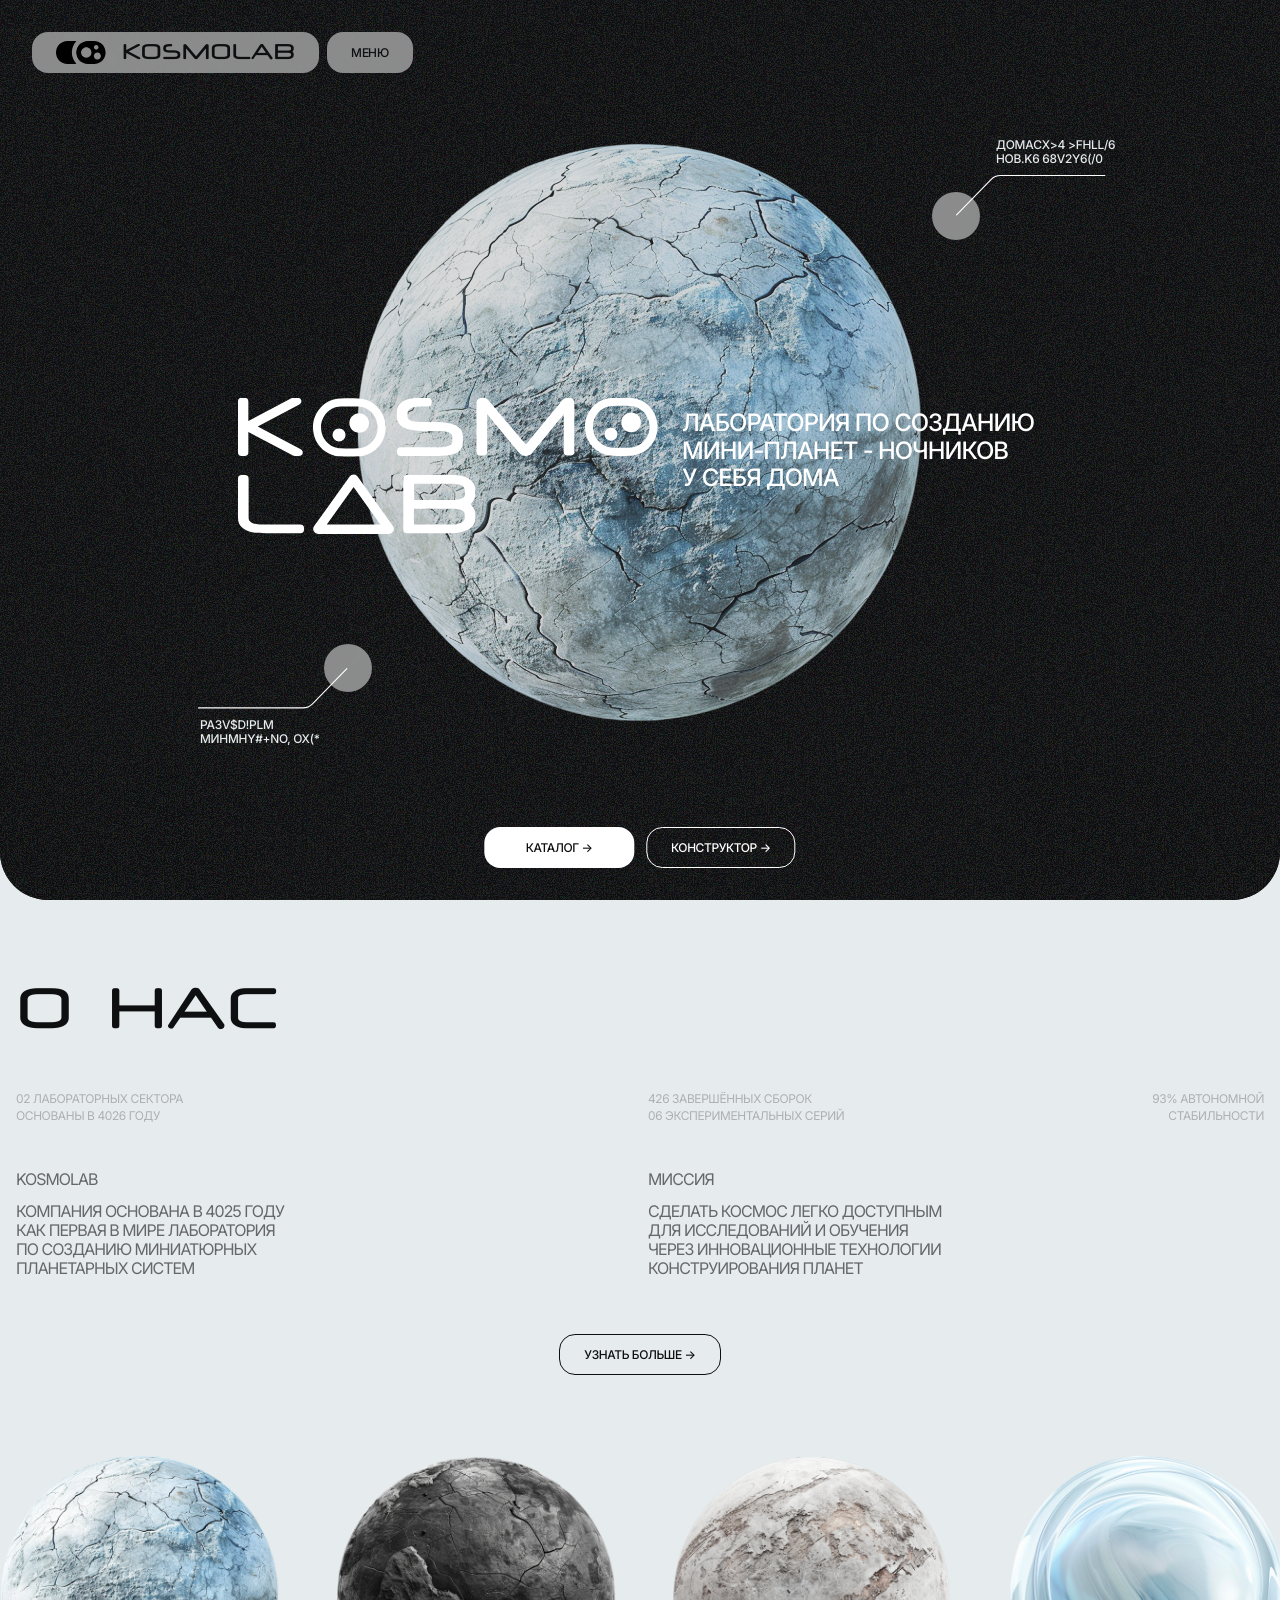
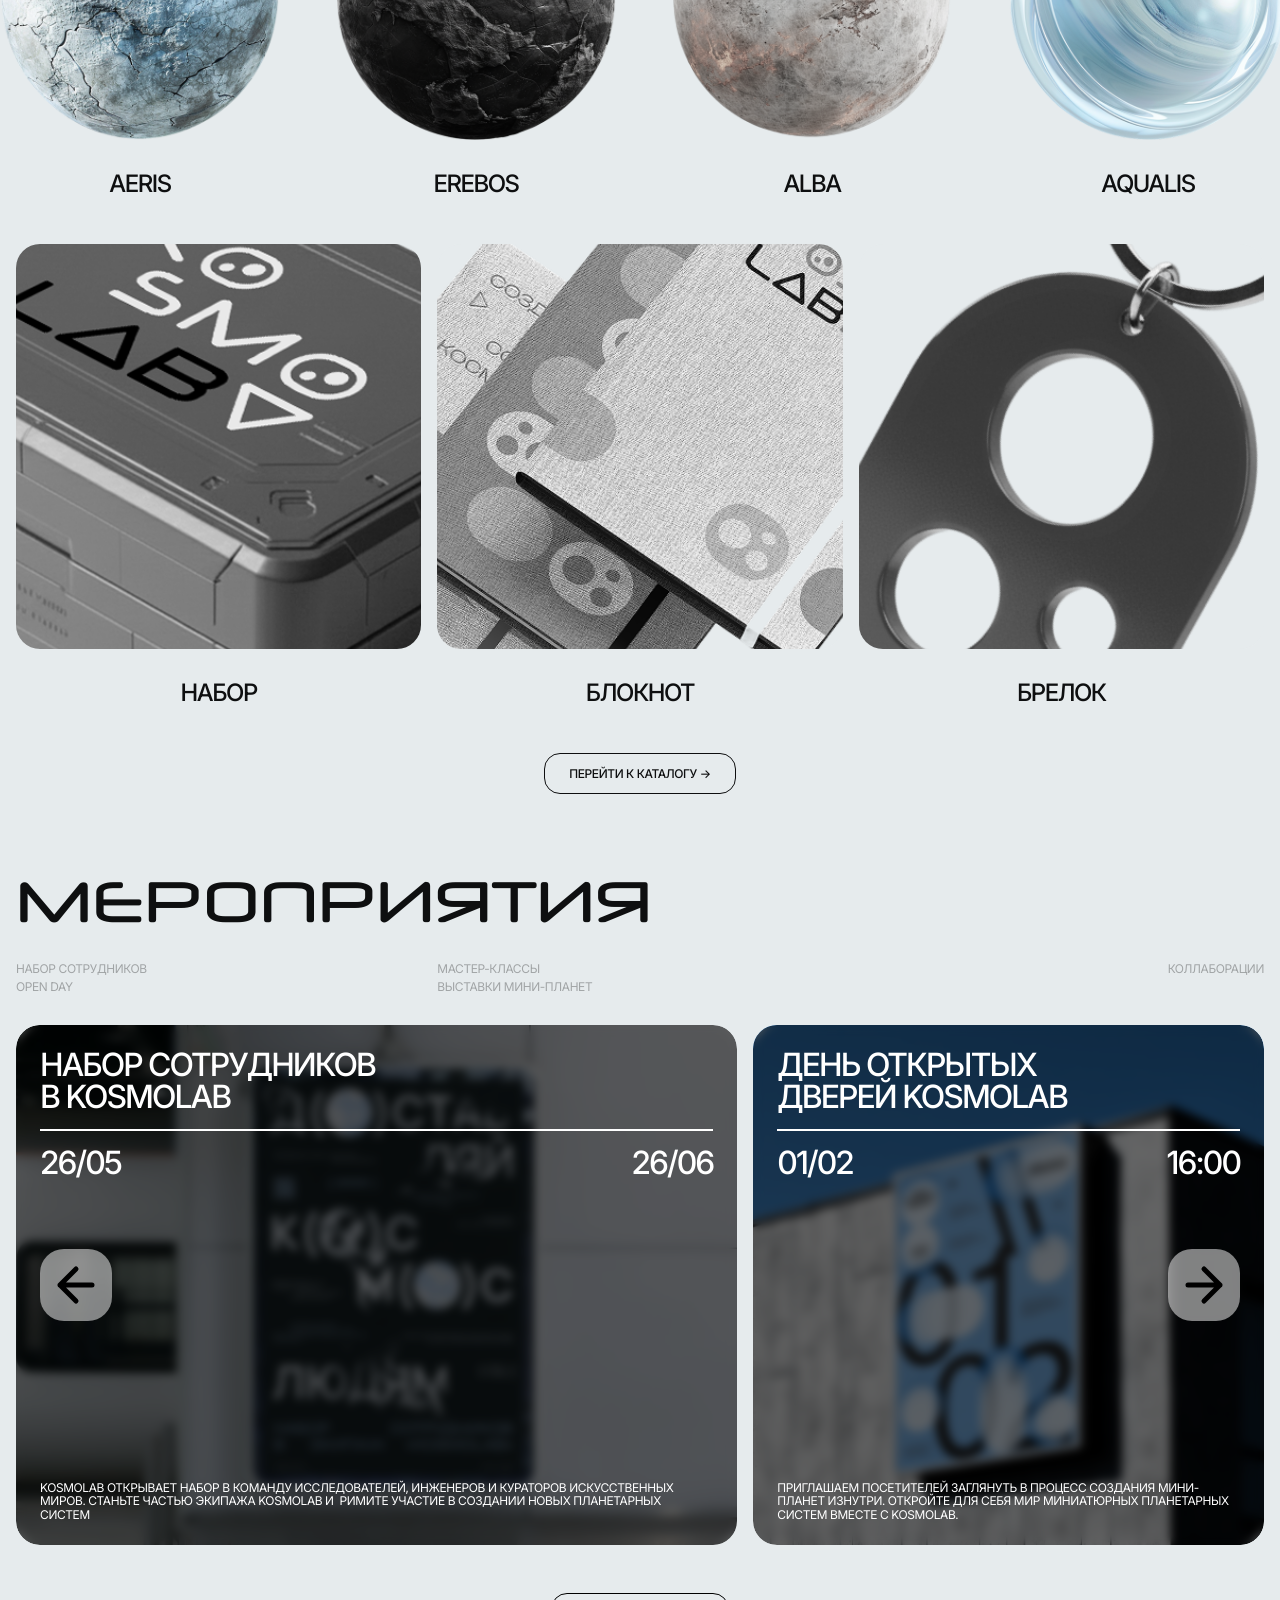
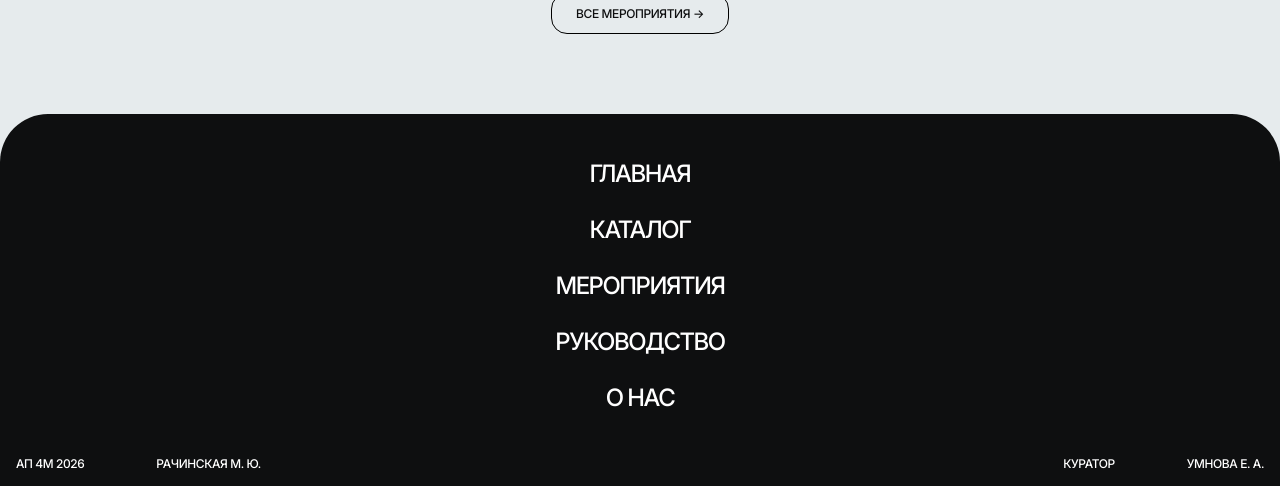
==== commit 07326516: "replace animated planets in hero section" ====
--- a/index.html
+++ b/index.html
@@ -49,8 +49,16 @@
                     <div class="hero-screen__visual">
                         <img class="hero-screen__bg" src="./assets/images/hero/hero-bg.svg" alt="" aria-hidden="true">
 
-                        <img class="hero-screen__planet hero-screen__planet--main" src="./assets/images/hero/planet-main.png" alt="" aria-hidden="true">
-                        <img class="hero-screen__planet hero-screen__planet--small" src="./assets/images/hero/planet-small.png" alt="" aria-hidden="true">
+                        <video class="hero-screen__planet hero-screen__planet--main hero-screen__planet-video"
+                            autoplay muted loop playsinline preload="metadata"
+                            poster="./assets/images/hero/planet-main.png" aria-hidden="true">
+                            <source src="./assets/videos/planets/planet-main-animation-no-bg.mp4" type="video/mp4">
+                        </video>
+                        <video class="hero-screen__planet hero-screen__planet--small hero-screen__planet-video"
+                            autoplay muted loop playsinline preload="metadata"
+                            poster="./assets/images/hero/planet-small.png" aria-hidden="true">
+                            <source src="./assets/videos/planets/planet-small-animation-no-bg.mp4" type="video/mp4">
+                        </video>
 
                         <div class="hero-callout hero-callout--top">
                             <span class="hero-callout__circle"></span>
--- a/css/main.css
+++ b/css/main.css
@@ -370,6 +370,12 @@
     top: calc(50% + var(--planet-main-size) * 0.35);
 
     transform: translate(-50%, -50%);
+}
+
+/* видео-планеты */
+.hero-screen__planet-video {
+    aspect-ratio: 1 / 1;
+    object-fit: contain;
 }
 
 
@@ -735,7 +741,7 @@
     display: grid;
     grid-template-columns: repeat(3, 1fr);
     column-gap: calc(var(--grid-gap));
-    margin-top: 48px;
+    margin-top: 80px;
 }
 
 .catalog-teaser__card {
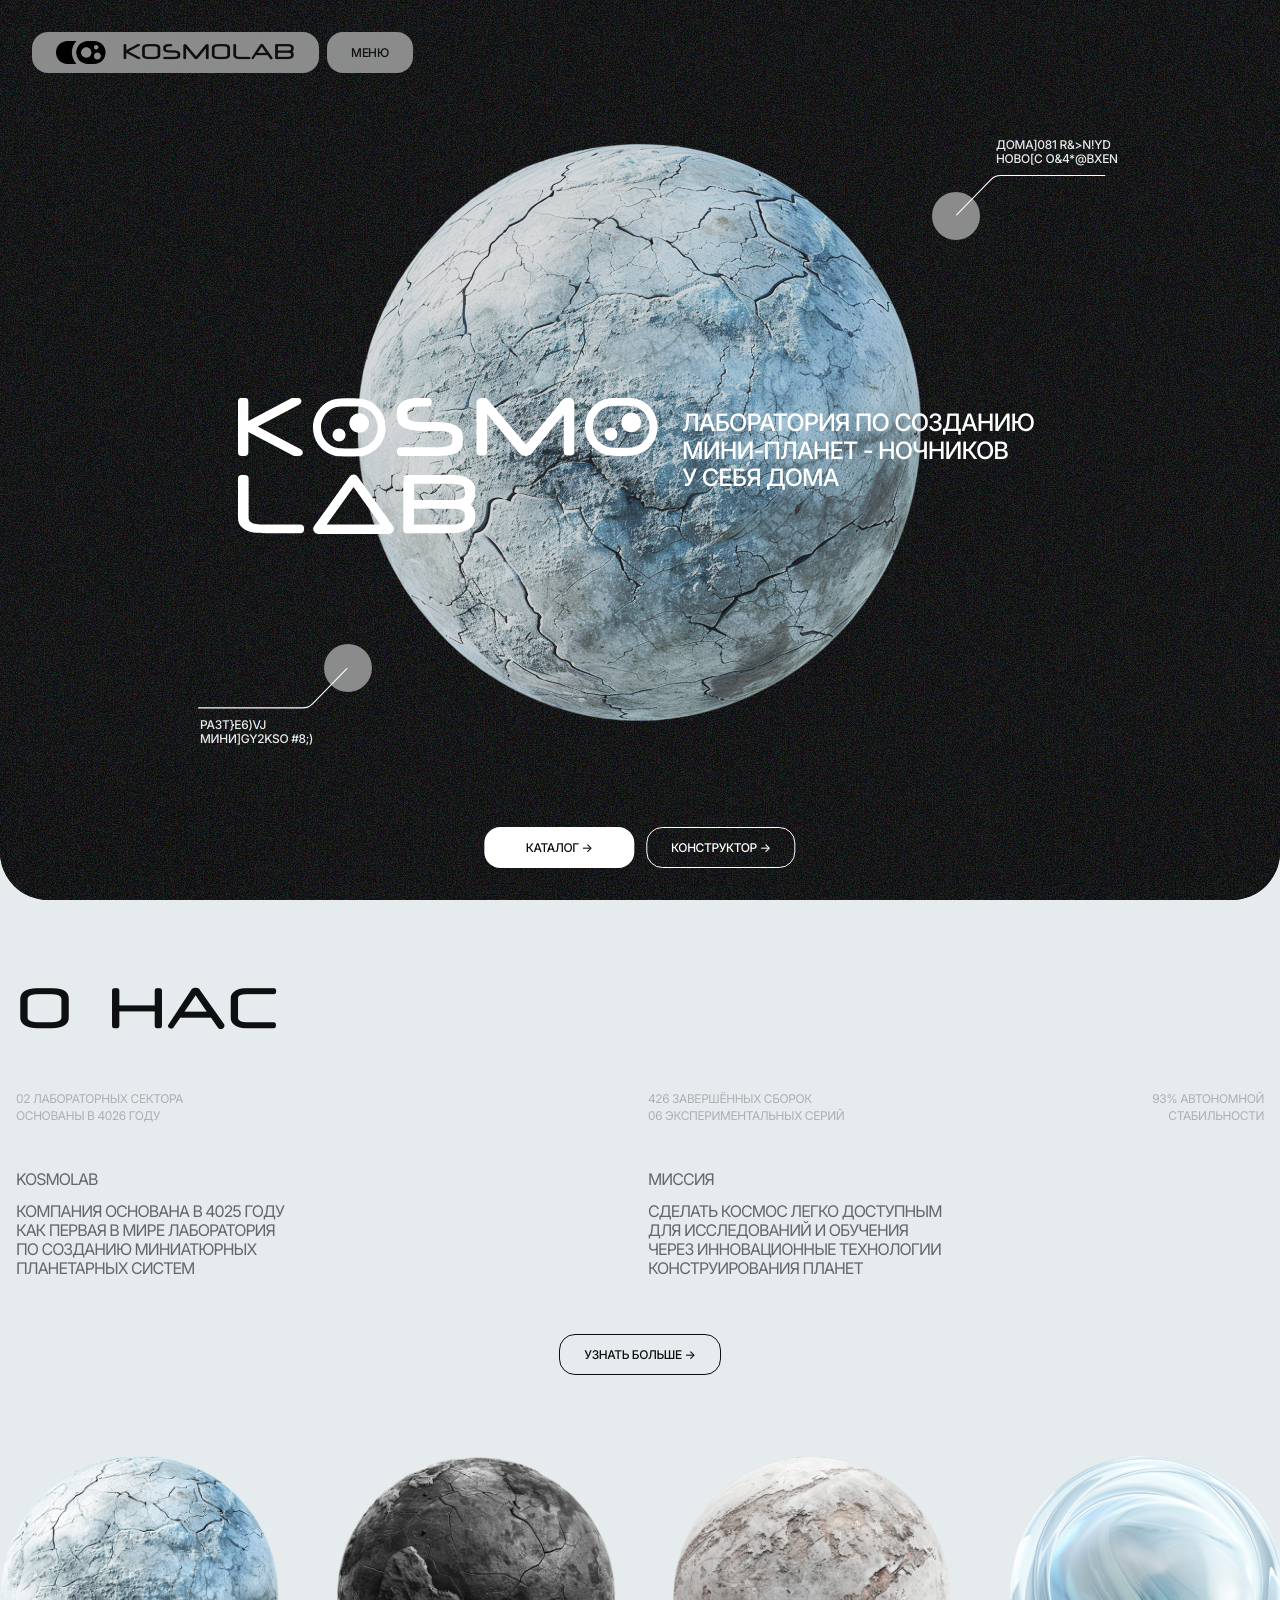
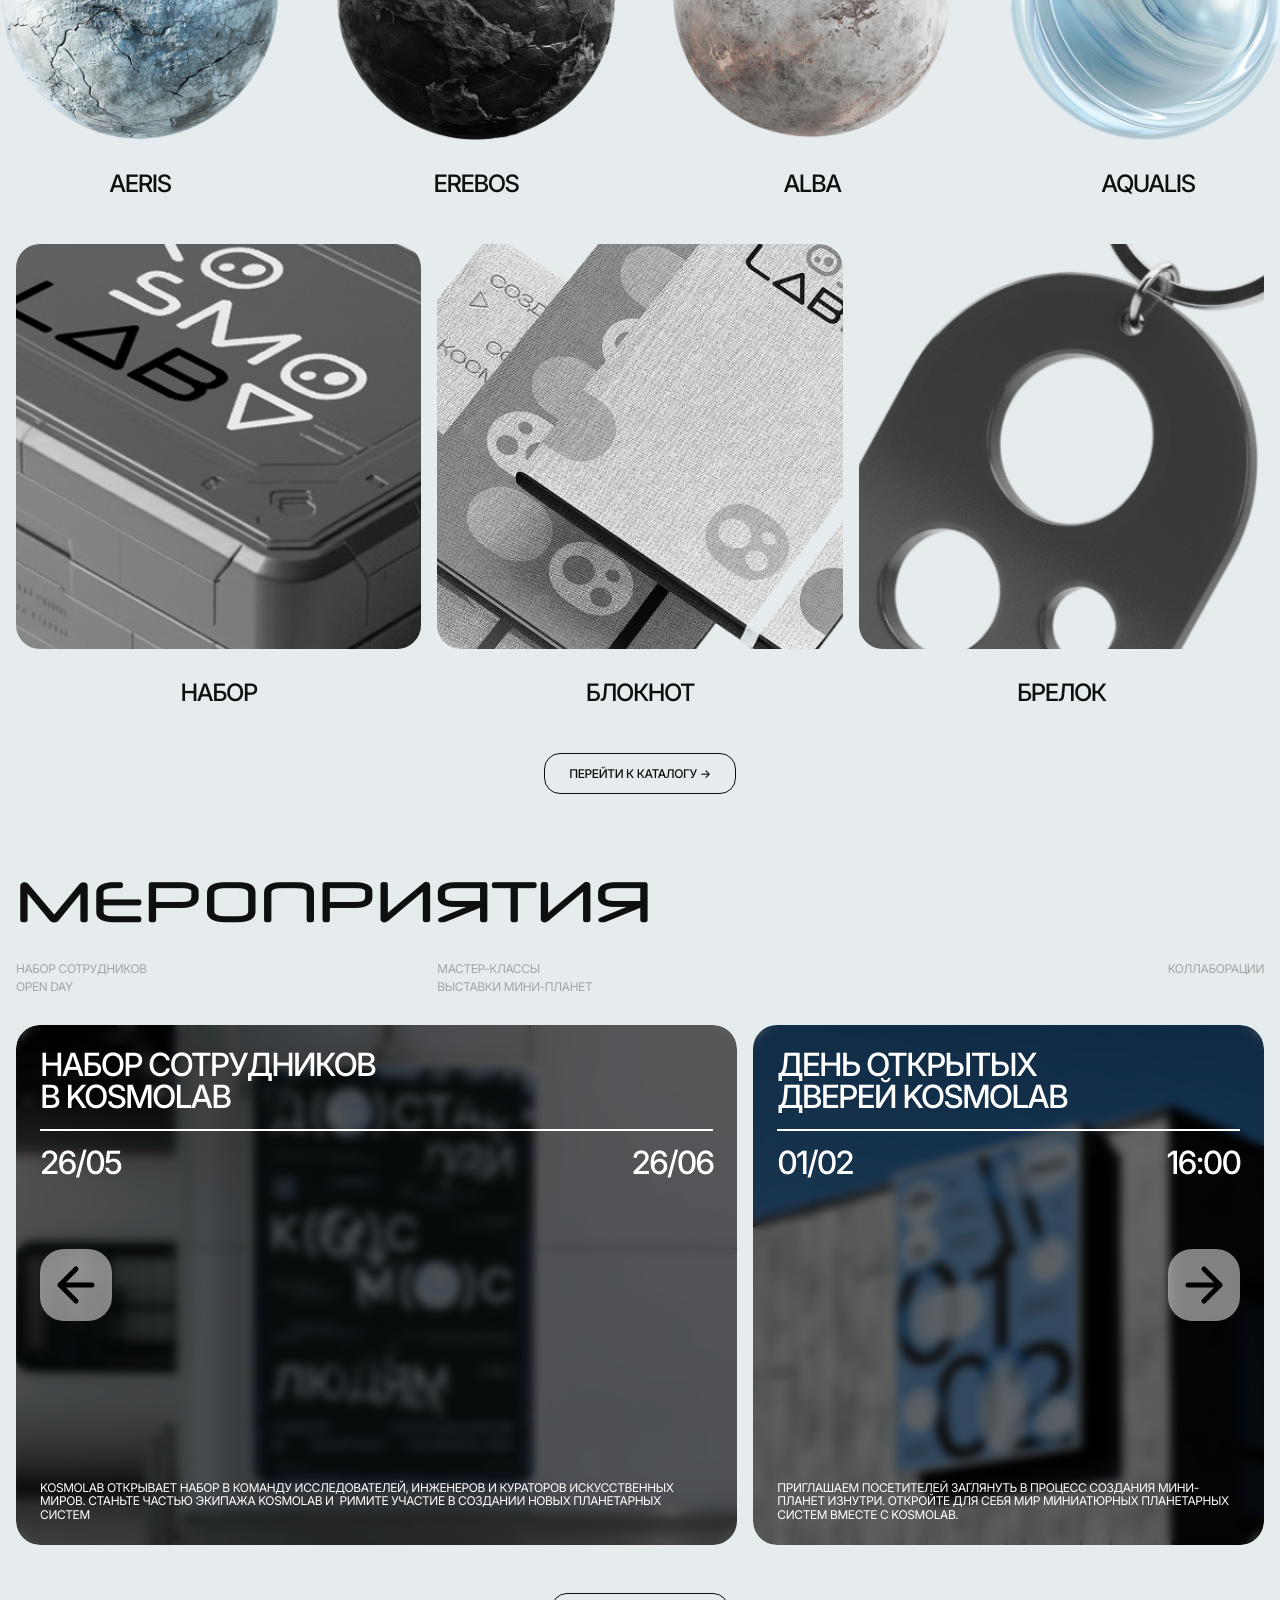
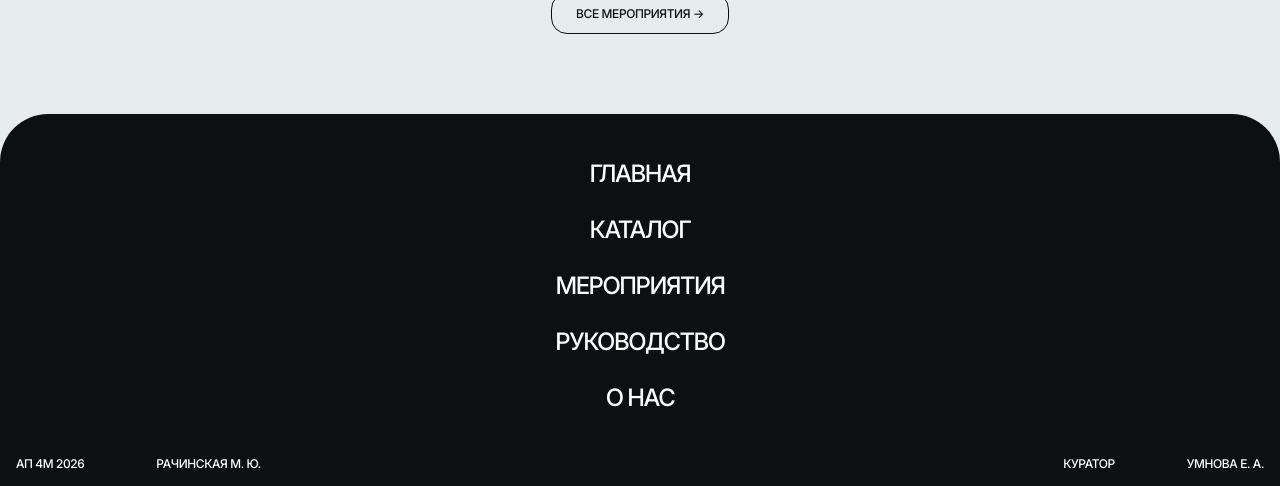
==== commit 625a7edc: "add cart" ====
--- a/index.html
+++ b/index.html
@@ -12,6 +12,7 @@
     <link rel="stylesheet" href="./css/mob-adaptive.css">
 
     <script src="./js/main.js" defer></script>
+    <script src="./js/cart.js" defer></script>
 </head>
 
 <body>
--- a/css/main.css
+++ b/css/main.css
@@ -161,9 +161,13 @@
 }
 
 .button--outline {
+    --outline-color: var(--color-white);
+    --outline-hover-bg: rgba(var(--color-white-rgb), 0.5);
+    --outline-hover-text: var(--color-black);
+
     background-color: transparent;
-    color: var(--color-white);
-    border: 1px solid var(--color-white);
+    color: var(--outline-color);
+    border: 1px solid var(--outline-color);
     backdrop-filter: none;
     -webkit-backdrop-filter: none;
 }
@@ -186,6 +190,45 @@
 .icon-button svg {
     width: 48px;
     height: 48px;
+}
+
+/* ховер-состояния кнопочек */
+.nav__link,
+.mobile-nav__link,
+.button,
+.icon-button {
+    transition: background-color 0.5s ease, color 0.5s ease, border-color 0.5s ease;
+}
+
+/* черные outline ста-кнопки */
+.about-preview__button,
+.catalog-teaser__button,
+.events-preview__button {
+    --outline-color: var(--color-black);
+    --outline-hover-bg: var(--color-black);
+    --outline-hover-text: var(--color-white);
+}
+
+@media (hover: hover) and (pointer: fine) {
+    /* затемнение стекляннях буллитов */
+    .nav__link:not(.is-active):hover,
+    .mobile-nav__link:not(.is-active):hover,
+    .button.mobile-menu-button:hover,
+    .icon-button:hover {
+        background-color: rgba(215, 219, 223, 0.5);
+    }
+
+    /* полупрозрачная заполненная кнопочка */
+    .button--solid:hover {
+        background-color: rgba(var(--color-white-rgb), 0.5);
+    }
+
+    /* заливка outline кнопочек */
+    .button--outline:hover {
+        background-color: var(--outline-hover-bg);
+        color: var(--outline-hover-text);
+        border-color: transparent;
+    }
 }
 
 
@@ -237,11 +280,115 @@
 }
 
 
+/* анимашка хедера */
+
+.header.is-nav-enhanced .nav {
+    gap: 0;
+}
+
+.header.is-nav-enhanced .nav__link:first-child,
+.header.is-nav-enhanced .nav__link:not(:first-child) {
+    box-sizing: border-box;
+}
+
+/* буллит: меню —> главная */
+.header.is-nav-enhanced .nav__link:first-child {
+    overflow: hidden;
+    white-space: nowrap;
+    text-align: center;
+    transition: width 0.68s cubic-bezier(0.25, 1, 0.5, 1);
+}
+
+.header.is-nav-enhanced:not(.is-nav-open) .nav__link:first-child {
+    color: var(--color-black);
+}
+
+/* остальные пункты навигации */
+.header.is-nav-enhanced .nav__link:not(:first-child) {
+    max-width: 0;
+    margin-left: 0;
+    padding-left: 0;
+    padding-right: 0;
+
+    opacity: 0;
+    transform: translateX(-6px);
+    overflow: hidden;
+    white-space: nowrap;
+    pointer-events: none;
+
+    transition:
+        max-width 0.72s cubic-bezier(0.25, 1, 0.5, 1),
+        margin-left 0.72s cubic-bezier(0.25, 1, 0.5, 1),
+        padding 0.72s cubic-bezier(0.25, 1, 0.5, 1),
+        opacity 0.5s ease,
+        transform 0.6s cubic-bezier(0.25, 1, 0.5, 1);
+}
+
+/* раскрытие при наведении */
+.header.is-nav-enhanced.is-nav-open .nav__link:not(:first-child) {
+    max-width: 240px;
+    margin-left: 8px;
+    padding-left: 24px;
+    padding-right: 24px;
+
+    opacity: 1;
+    transform: translateX(0);
+    pointer-events: auto;
+}
+
+/* мягкий стаггер появления */
+.header.is-nav-enhanced.is-nav-open .nav__link:nth-child(2) {
+    transition-delay: 0.04s, 0.04s, 0.04s, 0.04s, 0.04s, 0s, 0s, 0s;
+}
+.header.is-nav-enhanced.is-nav-open .nav__link:nth-child(3) {
+    transition-delay: 0.09s, 0.09s, 0.09s, 0.09s, 0.09s, 0s, 0s, 0s;
+}
+.header.is-nav-enhanced.is-nav-open .nav__link:nth-child(4) {
+    transition-delay: 0.14s, 0.14s, 0.14s, 0.14s, 0.14s, 0s, 0s, 0s;
+}
+.header.is-nav-enhanced.is-nav-open .nav__link:nth-child(5) {
+    transition-delay: 0.19s, 0.19s, 0.19s, 0.19s, 0.19s, 0s, 0s, 0s;
+}
+.header.is-nav-enhanced:not(.is-nav-open) .nav__link:not(:first-child) {
+    transition-delay: 0s;
+}
+
+/* ховер-затемнение буллитов */
+.header .nav__link,
+.header .button.mobile-menu-button {
+    transition:
+        background-color 0.8s cubic-bezier(0.22, 1, 0.36, 1),
+        color 0.5s ease,
+        border-color 0.5s ease;
+}
+
+.header.is-nav-enhanced .nav__link:first-child {
+    transition:
+        width 0.68s cubic-bezier(0.25, 1, 0.5, 1),
+        background-color 0.8s cubic-bezier(0.22, 1, 0.36, 1),
+        color 0.5s ease,
+        border-color 0.5s ease;
+}
+
+.header.is-nav-enhanced .nav__link:not(:first-child) {
+    transition:
+        max-width 0.72s cubic-bezier(0.25, 1, 0.5, 1),
+        margin-left 0.72s cubic-bezier(0.25, 1, 0.5, 1),
+        padding 0.72s cubic-bezier(0.25, 1, 0.5, 1),
+        opacity 0.5s ease,
+        transform 0.6s cubic-bezier(0.25, 1, 0.5, 1),
+        background-color 0.8s cubic-bezier(0.22, 1, 0.36, 1),
+        color 0.5s ease,
+        border-color 0.5s ease;
+}
+
+
 .card {
     border-radius: var(--radius-medium);
     background-color: var(--color-white);
     overflow: hidden;
 }
+
 
 /* футер */
 .footer {
@@ -292,8 +439,9 @@
 
 
 
-
-/* I. hero-блок */
+/* I. главная !! */
+
+/* I.I hero-блок */
 .hero-screen {
     width: 100%;
     min-height: 0x;
@@ -547,7 +695,7 @@
 
 
 
-/* II. о нас */
+/* I.II. о нас */
 .about-preview {
     background-color: var(--color-light-gray);
 }
@@ -663,7 +811,7 @@
 
 
 
-/* III. тизер каталога */
+/* I.III. тизер каталога */
 .catalog-teaser {
     background-color: var(--color-light-gray);
     --teaser-planet: 340px;
@@ -803,7 +951,7 @@
 
 
 
-/* IV. мероприятия */
+/* I.IV. мероприятия */
 .events-preview { background-color: var(--color-light-gray); }
 
 .events-preview__header {
@@ -978,7 +1126,899 @@
     width: max-content;
     margin: 48px auto 0;
 }
-.events-preview__button.button--outline {
+
+
+
+
+
+
+
+
+
+
+
+/* II. каталог */
+
+.catalog-page {
+    background-color: var(--color-light-gray);
+    padding-top: calc(var(--header-offset) + 80px);
+    padding-bottom: var(--section-space);
+}
+
+
+/* II.0 плашка корзины в хедере */
+.catalog-cart-button {
+    position: fixed;
+    top: var(--header-offset);
+    right: var(--header-offset);
+    z-index: 100;
+
+    width: 88px;
+    height: 41px;
+
+    display: inline-flex;
+    align-items: center;
+    justify-content: center;
+
+    border-radius: var(--radius-small);
+    background-color: var(--glass-white);
+    backdrop-filter: blur(var(--blur-default));
+    -webkit-backdrop-filter: blur(var(--blur-default));
+}
+.catalog-cart-button img { width: 24px; height: 24px; }
+
+
+/* корзина */
+.catalog-cart {
+    position: fixed;
+    top: calc(var(--header-offset) + 41px + 8px);
+    right: var(--header-offset);
+    z-index: 99;
+
+    width: 460px;
+    max-width: calc(100vw - var(--header-offset) * 2);
+
+    display: flex;
+    flex-direction: column;
+    gap: 8px;
+
+    opacity: 0;
+    visibility: hidden;
+    pointer-events: none;
+    transform: translateY(-8px);
+    transition: opacity 0.3s ease, transform 0.3s ease, visibility 0s linear 0.3s;
+}
+
+.catalog-cart.is-open {
+    opacity: 1;
+    visibility: visible;
+    pointer-events: auto;
+    transform: translateY(0);
+    transition: opacity 0.3s ease, transform 0.3s ease;
+}
+
+.catalog-cart [hidden] {
+    display: none;
+}
+
+.catalog-cart__items {
+    display: flex;
+    flex-direction: column;
+    gap: 8px;
+}
+
+.catalog-cart__empty {
+    margin: 0;
+    padding: 24px;
+    text-align: center;
+    border-radius: var(--radius-medium);
+    background-color: var(--glass-white);
+    backdrop-filter: blur(var(--blur-default));
+    -webkit-backdrop-filter: blur(var(--blur-default));
+    color: rgba(var(--color-black-rgb), 0.5);
+}
+
+/* плашка товара */
+.catalog-cart__item {
+    display: grid;
+    grid-template-columns: auto 1fr auto;
+    align-items: center;
+    column-gap: 12px;
+
+    padding: 12px;
+    border-radius: var(--radius-medium);
+    background-color: var(--glass-white);
+    backdrop-filter: blur(var(--blur-default));
+    -webkit-backdrop-filter: blur(var(--blur-default));
+}
+
+.catalog-cart__image {
+    width: 64px;
+    height: 64px;
+    border-radius: var(--radius-small);
+    overflow: hidden;
+    background-color: var(--color-light-gray);
+}
+
+.catalog-cart__image img {
+    width: 100%;
+    height: 100%;
+    object-fit: cover;
+}
+
+.catalog-cart__body {
+    min-width: 0;
+    display: flex;
+    flex-direction: column;
+    gap: 16px;
+}
+
+.catalog-cart__title {
+    margin: 0;
+    display: flex;
+    flex-direction: column;
     color: var(--color-black);
-    border-color: rgba(var(--color-black-rgb));
-}+}
+
+.catalog-cart__price {
+    align-self: flex-start;
+    display: inline-flex;
+    align-items: center;
+    gap: 4px;
+
+    padding: 6px 10px;
+    border: 1px solid rgba(var(--color-black-rgb), 0.2);
+    border-radius: var(--radius-small);
+    color: var(--color-black);
+}
+
+.catalog-cart__currency {
+    width: 14px;
+    height: 14px;
+    display: block;
+}
+
+/* количество */
+.catalog-cart__qty {
+    display: flex;
+    align-items: center;
+    gap: 8px;
+    margin-right: 4px;
+}
+
+.catalog-cart__qty-button {
+    position: relative;
+    width: 40px;
+    height: 40px;
+    cursor: pointer;
+    border: none;
+    border-radius: var(--radius-small);
+
+    background-color: rgba(var(--color-black-rgb), 0.4);
+    backdrop-filter: blur(var(--blur-default));
+    -webkit-backdrop-filter: blur(var(--blur-default));
+}
+
+/* плюсики минусики */
+.catalog-cart__qty-button::before,
+.catalog-cart__qty-button::after {
+    content: "";
+    position: absolute;
+    left: 50%;
+    top: 50%;
+    background-color: var(--color-white);
+    border-radius: 1px;
+}
+
+.catalog-cart__qty-button::before {
+    width: 12px;
+    height: 2px;
+    transform: translate(-50%, -50%);
+}
+
+.catalog-cart__qty-button--plus::after {
+    width: 2px;
+    height: 12px;
+    transform: translate(-50%, -50%);
+}
+
+.catalog-cart__qty-value {
+    width: 40px;
+    height: 40px;
+    display: inline-flex;
+    align-items: center;
+    justify-content: center;
+    border-radius: var(--radius-small);
+    background-color: var(--color-white);
+    color: var(--color-black);
+}
+
+.catalog-cart__checkout {
+    width: 100%;
+    justify-content: center;
+}
+
+
+
+
+/* II.I. заголовок + подписи */
+.catalog-hero__header {
+    display: grid;
+    grid-template-columns: repeat(var(--grid-columns), minmax(0, 1fr));
+    column-gap: var(--grid-gap);
+    align-items: start;
+    margin-bottom: 40px;
+}
+
+.catalog-hero__title {
+    grid-column: 1 / 5;
+    grid-row: 1;
+    margin: 0;
+    color: var(--color-black);
+}
+
+
+/* подписи */
+.catalog-hero__labels {
+    grid-column: 1 / 13;
+    grid-row: 1;
+    display: grid;
+    grid-template-columns: repeat(var(--grid-columns), minmax(0, 1fr));
+    column-gap: var(--grid-gap);
+    row-gap: 4px;
+    align-items: start;
+
+    margin-top: 0;
+    padding-top: 12px;
+}
+
+.catalog-hero__label {
+    padding-top: 0;
+    color: rgba(var(--color-black-rgb), 0.3);
+    white-space: nowrap;
+}
+
+.catalog-hero__label:nth-child(1)  { grid-column: 5;  grid-row: 1; } /* aeris */
+.catalog-hero__label:nth-child(2)  { grid-column: 5;  grid-row: 2; } /* erebos */
+.catalog-hero__label:nth-child(3)  { grid-column: 6;  grid-row: 2; } /* alba */
+.catalog-hero__label:nth-child(4)  { grid-column: 6;  grid-row: 1; } /* aqualis */
+.catalog-hero__label:nth-child(5)  { grid-column: 7;  grid-row: 1; } /* cirra */
+.catalog-hero__label:nth-child(6)  { grid-column: 7;  grid-row: 2; } /* veil */
+.catalog-hero__label:nth-child(7)  { grid-column: 8;  grid-row: 1; } /* набор */
+.catalog-hero__label:nth-child(8)  { grid-column: 8;  grid-row: 2; } /* блокноты */
+.catalog-hero__label:nth-child(9)  { grid-column: 9;  grid-row: 2; } /* брелок */
+.catalog-hero__label:nth-child(13) { grid-column: 10;  grid-row: 1; } /* космо-грунт */
+.catalog-hero__label:nth-child(11) { grid-column: 11; grid-row: 2; } /* бейджик */
+.catalog-hero__label:nth-child(10) { grid-column: 12; grid-row: 1; justify-self: end; text-align: right; } /* перчатки */
+.catalog-hero__label:nth-child(12) { grid-column: 12; grid-row: 2; justify-self: end; text-align: right; } /* ручка */
+
+
+/* II.II. планеты */
+.catalog-planets__grid {
+    --catalog-planet-width: 92%;
+
+    display: grid;
+    grid-template-columns: repeat(var(--grid-columns), minmax(0, 1fr));
+    column-gap: var(--grid-gap);
+    row-gap: 56px;
+}
+
+.catalog-planets__item {
+    display: flex;
+    flex-direction: column;
+    min-width: 0;
+}
+
+/* левая */
+.catalog-planets__item:nth-child(3n + 1) {
+    grid-column: 1 / 5;
+    align-items: flex-start;
+}
+
+/* центральная */
+.catalog-planets__item:nth-child(3n + 2) {
+    grid-column: 5 / 9;
+    align-items: center;
+}
+
+/* правая */
+.catalog-planets__item:nth-child(3n) {
+    grid-column: 9 / 13;
+    align-items: flex-end;
+}
+
+/* единый размер планеток */
+.catalog-planets__image-wrap {
+    position: relative;
+    width: var(--catalog-planet-width);
+    aspect-ratio: 1 / 1;
+}
+
+.catalog-planets__image {
+    position: absolute;
+    inset: 0;
+    display: block;
+    width: 100%;
+    height: 100%;
+    object-fit: contain;
+}
+
+/* ховер лайт версии */
+.catalog-planets__image--light {
+    opacity: 0;
+    transition: opacity 0.4s ease;
+}
+
+@media (hover: hover) and (pointer: fine) {
+    .catalog-planets__item:hover .catalog-planets__image--light {
+        opacity: 1;
+    }
+}
+
+/* плюсик */
+.catalog-planets__add {
+    position: absolute;
+    left: 50%;
+    bottom: 32px;
+    transform: translateX(-50%);
+    z-index: 3;
+    cursor: pointer;
+    border: none;
+    border-radius: var(--radius-medium);
+}
+
+/* название */
+.catalog-planets__name {
+    width: var(--catalog-planet-width);
+    margin-top: 16px;
+    text-align: center;
+    text-transform: uppercase;
+}
+
+
+
+
+
+/* II.III. проекты */
+.catalog-projects {
+    --proj-card-height: 308px;
+    --proj-media-inset: 8px;
+
+    margin-top: var(--section-space);
+    scroll-margin-top: calc(var(--header-offset) + 80px);
+}
+
+.catalog-projects__grid {
+    display: grid;
+    grid-template-columns: repeat(var(--grid-columns), minmax(0, 1fr));
+    column-gap: var(--grid-gap);
+}
+
+
+/* общая карточка */
+.catalog-projects__card {
+    position: relative;
+    display: flex;
+    align-items: stretch;
+
+    height: var(--proj-card-height);
+    overflow: hidden;
+    border-radius: 32px;
+}
+
+
+/* конструктор */
+.catalog-projects__card--constructor {
+    grid-column: 1 / 7;
+    background-color: var(--color-blue);
+    color: var(--color-black);
+}
+
+
+/* инструкция */
+.catalog-projects__card--instructions {
+    grid-column: 7 / 13;
+    background-color: var(--color-dark-blue);
+    color: var(--color-white);
+}
+
+
+/* контент карточки */
+.catalog-projects__content {
+    flex: 1 1 auto;
+    min-width: 0;
+
+    display: flex;
+    flex-direction: column;
+
+    padding: 24px 32px 32px 32px;
+}
+
+/* заголовок */
+.catalog-projects__title {
+    margin: 0;
+    color: inherit;
+    font-size: clamp(36px, 3vw, 48px);
+}
+
+/* описание */
+.catalog-projects__text {
+    margin: 16px 0 0;
+    max-width: 320px;
+
+    color: inherit;
+    opacity: 0.7;
+}
+
+
+/* ста-кнопка */
+.catalog-projects__button {
+    margin-top: auto;
+    align-self: flex-start;
+
+    color: var(--color-black);
+}
+
+@media (hover: hover) and (pointer: fine) {
+    .catalog-projects__button:hover {
+        background-color: var(--color-white);
+        color: var(--color-black);
+    }
+}
+
+
+/* пикча */
+.catalog-projects__media {
+    position: relative;
+    flex: 0 0 auto;
+    align-self: stretch;
+    width: calc(var(--proj-card-height) - var(--proj-media-inset) * 2);
+    margin: var(--proj-media-inset);
+
+    border-radius: var(--radius-medium);
+    overflow: hidden;
+    isolation: isolate;
+
+    background-color: var(--color-blue);
+}
+.catalog-projects__card--instructions .catalog-projects__media {
+    background-color: var(--color-dark-blue);
+}
+
+.catalog-projects__mockup {
+    position: absolute;
+    inset: 0;
+    width: 100%;
+    height: 100%;
+    object-fit: cover;
+    border-radius: inherit;
+
+    filter: blur(var(--blur-default));
+    transform: scale(1.06);
+    transition: filter 0.45s ease, transform 0.45s ease;
+}
+
+/* оверлей */
+.catalog-projects__overlay {
+    position: absolute;
+    inset: 0;
+    border-radius: inherit;
+
+    display: flex;
+    align-items: center;
+    justify-content: center;
+
+    background-color: rgba(var(--color-black-rgb), 0.6);
+
+    opacity: 1;
+    transition: opacity 0.45s ease;
+}
+
+
+/* свгшка */
+.catalog-projects__form {
+    width: 80%;
+    height: auto;
+    display: block;
+}
+
+
+/* ховер */
+@media (hover: hover) and (pointer: fine) {
+    .catalog-projects__media:hover .catalog-projects__overlay {
+        opacity: 0;
+    }
+
+    .catalog-projects__media:hover .catalog-projects__mockup {
+        filter: blur(0);
+        transform: scale(1);
+    }
+}
+
+
+
+
+
+/* II.IV. мерч */
+.catalog-merch {
+    margin-top: var(--section-space);
+}
+
+.catalog-merch__grid {
+    display: grid;
+    grid-template-columns: repeat(var(--grid-columns), minmax(0, 1fr));
+    column-gap: var(--grid-gap);
+    row-gap: 64px;
+}
+
+
+/* карточка товара */
+.catalog-merch__item {
+    grid-column: span 4;
+
+    display: flex;
+    flex-direction: column;
+    align-items: center;
+    min-width: 0;
+}
+
+.catalog-merch__item--wide {
+    grid-column: 1 / -1;
+}
+
+
+/* контейнер пикчи товара */
+.catalog-merch__image-wrap {
+    position: relative;
+    width: 100%;
+    aspect-ratio: 1 / 1;
+
+    overflow: hidden;
+    border-radius: var(--radius-medium);
+    background-color: var(--color-light-gray);
+}
+
+.catalog-merch__item--wide .catalog-merch__image-wrap {
+    aspect-ratio: 2454 / 800;
+}
+
+
+/* дефолт пикча */
+.catalog-merch__image {
+    width: 100%;
+    height: 100%;
+    object-fit: cover;
+
+    transform: scale(2.1);
+    filter: grayscale(1);
+    transition: transform 0.7s ease, filter 0.7s ease;
+}
+
+.catalog-merch__item--wide .catalog-merch__image {
+    transform: scale(2);
+}
+
+
+/* ховер */
+.catalog-merch__item:hover .catalog-merch__image,
+.catalog-merch__item.is-hovered .catalog-merch__image {
+    transform: scale(1);
+    filter: grayscale(0);
+}
+
+
+/* плюсик */
+.catalog-merch__add {
+    position: absolute;
+    left: 50%;
+    bottom: 32px;
+    transform: translateX(-50%);
+    z-index: 3;
+
+    cursor: pointer;
+    border: none;
+    border-radius: var(--radius-medium);
+}
+
+
+/* название */
+.catalog-merch__name {
+    margin: 24px 0 0;
+
+    text-align: center;
+    text-transform: uppercase;
+    color: var(--color-black);
+}
+
+
+
+
+
+
+
+
+
+
+
+
+/* III. мероприятия */
+
+.events-page {
+    background-color: var(--color-light-gray);
+    padding-top: calc(var(--header-offset) + 80px);
+    padding-bottom: var(--section-space);
+}
+
+.events-page__mobile {
+    display: none;
+}
+
+.events-page__desktop {
+    display: flex;
+    flex-direction: column;
+}
+
+.events-page__row {
+    display: grid;
+    grid-template-columns: repeat(var(--grid-columns), minmax(0, 1fr));
+    column-gap: var(--grid-gap);
+}
+
+/* оверлей скрыт по дефолту */
+.events-page .events-preview__card-overlay {
+    opacity: 0;
+    pointer-events: none;
+}
+
+/* ховер по наведению */
+@media (hover: hover) and (pointer: fine) {
+    .events-page .events-preview__card:hover .events-preview__card-overlay {
+        opacity: 1;
+        pointer-events: auto;
+    }
+}
+
+/* блок дат */
+.events-page__date-row {
+    display: flex;
+    align-items: center;
+    gap: 16px;
+    margin: 16px 0;
+}
+
+.events-page__date-row:last-of-type {
+    margin-bottom: 0;
+}
+
+.events-page__date {
+    color: var(--color-black);
+}
+
+.events-page__date-line {
+    flex: 1 1 0;
+    height: 2px;
+    background-color: var(--color-black);
+}
+
+
+
+
+
+
+
+
+
+
+
+/* IV. руководство */
+.guide-page { background-color: var(--color-light-gray); }
+
+/* хиро экранчик */
+.guide-hero {
+    position: relative;
+    width: 100%;
+    height: 100svh;
+    overflow: hidden;
+    background-color: var(--color-black);
+    border-radius: 0 0 var(--radius-large) var(--radius-large);
+}
+.guide-hero__bg {
+    position: absolute;
+    inset: 0;
+    z-index: 0;
+    width: 100%;
+    height: 100%;
+    object-fit: cover;
+    opacity: 0.9;
+    pointer-events: none;
+    user-select: none;
+}
+.guide-hero__inner {
+    position: absolute;
+    inset: 0;
+    z-index: 1;
+}
+
+/* кликабельный слой на листалку */
+.guide-hero__link {
+    position: absolute;
+    inset: 0;
+    z-index: 2;
+    display: block;
+}
+
+/* обложка */
+.guide-hero__cover {
+    position: absolute;
+    top: 13%;
+    left: 50%;
+    transform: translateX(-50%);
+    width: clamp(720px, 78%, 1180px);
+    height: auto;
+    object-fit: contain;
+    user-select: none;
+}
+
+/* подсказка callout */
+.guide-hero-callout {
+    position: absolute;
+    z-index: 3;
+    pointer-events: none;
+
+    left: 72%;
+    top: 40%;
+    width: 360px;
+    height: 90px;
+}
+.guide-hero-callout__circle {
+    position: absolute;
+    left: 0;
+    bottom: 0;
+    width: 48px;
+    height: 48px;
+    border-radius: 50%;
+    background-color: rgba(var(--color-white-rgb), 0.5);
+    backdrop-filter: blur(var(--blur-default));
+    -webkit-backdrop-filter: blur(var(--blur-default));
+}
+.guide-hero-callout__line {
+    position: absolute;
+    left: 24px;
+    bottom: 24px;
+    width: 150px;
+    height: auto;
+    display: block;
+    pointer-events: none;
+    user-select: none;
+}
+.guide-hero-callout__text {
+    position: absolute;
+    left: 188px;
+    top: 20px;
+    white-space: nowrap;
+    text-align: left;
+    text-transform: uppercase;
+    color: var(--color-light-gray);
+}
+
+
+/* слайдер разворотов */
+.guide-spreads {
+    padding-top: var(--section-space);
+    padding-bottom: 0;
+}
+.guide-spreads__slider {
+    position: relative;
+    overflow: hidden;
+
+    width: 100vw;
+    margin-left: calc(50% - 50vw);
+}
+.guide-spreads__track {
+    display: flex;
+    gap: 16px;
+    transition: transform 0.6s cubic-bezier(0.65, 0, 0.35, 1);
+}
+.guide-spreads__slide { flex: 0 0 auto; }
+.guide-spreads__image {
+    display: block;
+    height: 360px;
+    width: auto;
+    object-fit: cover;
+    border-radius: 12px;
+    user-select: none;
+}
+
+/* стрелки */
+.guide-spreads__arrow {
+    position: absolute;
+    top: 50%;
+    transform: translateY(-50%);
+    z-index: 5;
+    border: none;
+    cursor: pointer;
+    border-radius: var(--radius-medium);
+}
+.guide-spreads__arrow--prev { left: 24px; }
+.guide-spreads__arrow--next { right: 24px; }
+.guide-spreads__arrow--prev img { transform: none; }
+.guide-spreads__arrow--next img { transform: rotate(180deg); }
+
+
+
+
+
+
+
+
+
+
+
+/* V. о нас */
+
+.about-page {
+    background-color: var(--color-light-gray);
+    padding-top: calc(var(--header-offset) + 80px);
+    padding-bottom: var(--section-space);
+}
+
+/* видео на хиро экране */
+.about-page__hero {
+    position: relative;
+    border-radius: 32px;
+    overflow: hidden;
+}
+.about-page__hero-video {
+    display: block;
+    width: 100%;
+    height: 696px;
+    object-fit: cover;
+}
+.about-page__hero-image { display: none; }
+
+
+/* блок о нас */
+.about-page__info { margin-top: 80px; }
+
+
+/* галерея рендеров */
+.about-gallery { margin-top: 80px; }
+.about-gallery__mobile { display: none; }
+
+.about-gallery__slider {
+    position: relative;
+    overflow: hidden;
+}
+.about-gallery__track {
+    display: flex;
+    gap: var(--grid-gap);
+    transition: transform 0.6s cubic-bezier(0.65, 0, 0.35, 1);
+}
+.about-gallery__slide { flex: 0 0 100%; }
+.about-gallery__image-row {
+    display: grid;
+    grid-template-columns: 1fr 1fr;
+    gap: 16px;
+}
+.about-gallery__image {
+    display: block;
+    width: 100%;
+    height: 696px;
+    object-fit: cover;
+    border-radius: 32px;
+}
+
+/* стрелки */
+.about-gallery__arrow {
+    position: absolute;
+    top: 50%;
+    transform: translateY(-50%);
+    z-index: 5;
+    border: none;
+    cursor: pointer;
+    border-radius: var(--radius-medium);
+}
+.about-gallery__arrow--prev { left: 24px; }
+.about-gallery__arrow--next { right: 24px; }
+.about-gallery__arrow--prev img { transform: none; }
+.about-gallery__arrow--next img { transform: rotate(180deg); }
--- a/css/tab-adaptive.css
+++ b/css/tab-adaptive.css
@@ -63,7 +63,10 @@
 
 
 
-    /* I. hero-блок */
+
+    /* I. главная !! */
+
+    /* I.I. hero-блок */
     
     /* логотип + описание */
     .hero-screen__content {
@@ -162,7 +165,7 @@
 
 
 
-    /* II. о нас */
+    /* I.II. о нас */
     .about-preview__inner {
         row-gap: 48px;
     }
@@ -240,7 +243,7 @@
 
 
 
-    /* III. тизер каталога */
+    /* I.III. тизер каталога */
     .catalog-teaser {
         --teaser-planet: 280px;
         --teaser-gap: 56px;
@@ -263,7 +266,7 @@
 
 
 
-    /* IV. мероприятия */
+    /* I.IV. мероприятия */
     .events-preview__header {
         row-gap: 24px;
         margin-bottom: 32px;
@@ -330,4 +333,199 @@
     .events-preview__card-line {
         margin: 16px 0;
     }
+
+
+
+
+
+
+
+
+
+    /* II. каталог */
+
+    .catalog-hero__header {
+        margin-bottom: 48px;
+    }
+
+    .catalog-hero__title {
+        grid-column: 1 / 13;
+        grid-row: 1;
+    }
+
+    
+    /* II.I. подписи */
+   .catalog-hero__labels {
+        display: grid;
+        grid-column: 1 / 13;
+        grid-row: 2;
+        grid-template-columns: repeat(7, minmax(0, 1fr));
+        column-gap: var(--grid-gap);
+        row-gap: 4px;
+        margin-top: 24px;
+    }
+
+    .catalog-hero__label:nth-child(1)  { grid-column: 1; grid-row: 1; }
+    .catalog-hero__label:nth-child(2)  { grid-column: 1; grid-row: 2; }
+    .catalog-hero__label:nth-child(3)  { grid-column: 2; grid-row: 2; }
+    .catalog-hero__label:nth-child(4)  { grid-column: 2; grid-row: 1; }
+    .catalog-hero__label:nth-child(5)  { grid-column: 3; grid-row: 1; }
+    .catalog-hero__label:nth-child(6)  { grid-column: 3; grid-row: 2; }
+    .catalog-hero__label:nth-child(7)  { grid-column: 4; grid-row: 1; }
+    .catalog-hero__label:nth-child(8)  { grid-column: 4; grid-row: 2; }
+    .catalog-hero__label:nth-child(13) { grid-column: 5; grid-row: 1; }
+    .catalog-hero__label:nth-child(9)  { grid-column: 5; grid-row: 2; }
+    .catalog-hero__label:nth-child(11) { grid-column: 6; grid-row: 2; }
+    .catalog-hero__label:nth-child(10) { grid-column: 7; grid-row: 1; }
+    .catalog-hero__label:nth-child(12) { grid-column: 7; grid-row: 2; }
+
+
+    /* II.II. планеты */
+    .catalog-planets__grid {
+        grid-template-columns: repeat(var(--grid-columns), minmax(0, 1fr));
+        column-gap: var(--grid-gap);
+        row-gap: 48px;
+    }
+
+    .catalog-planets__item:nth-child(3n + 1) {
+        grid-column: 1 / 5;
+        align-items: flex-start;
+    }
+
+    .catalog-planets__item:nth-child(3n + 2) {
+        grid-column: 5 / 9;
+        align-items: center;
+    }
+
+    .catalog-planets__item:nth-child(3n) {
+        grid-column: 9 / 13;
+        align-items: flex-end;
+    }
+
+    .catalog-planets__image-wrap,
+    .catalog-planets__name {
+        width: var(--catalog-planet-width);
+    }
+
+
+
+
+    /* II.III. проекты */
+    .catalog-projects {
+        --proj-card-height: 280px;
+    }
+
+    .catalog-projects__grid {
+        row-gap: 16px;
+    }
+
+    .catalog-projects__card--constructor,
+    .catalog-projects__card--instructions {
+        grid-column: 1 / 13;
+    }
+
+    .catalog-projects__content {
+        padding: 24px 0 24px 24px;
+    }
+
+
+
+
+    /* II.IV. мерч */
+    .catalog-merch__grid {
+        row-gap: 48px;
+    }
+
+
+
+
+
+
+
+
+    /* III. мероприятия */
+
+    .events-page .events-preview__card-overlay {
+        opacity: 0;
+        pointer-events: none;
+    }
+
+    .events-page .events-preview__card.is-overlay-visible .events-preview__card-overlay {
+        opacity: 1;
+        pointer-events: auto;
+    }
+
+
+
+
+
+
+
+
+    /* IV. руководство */
+    .guide-hero__cover {
+        width: clamp(500px, 60%, 680px);
+        top: 20%;
+    }
+
+    /* подсказка callout */
+    .guide-hero-callout {
+        left: calc(50% - 24px);
+        top: calc(50% - 220px);
+        right: auto;
+        bottom: auto;
+        transform: none;
+
+        width: 360px;
+        height: 90px;
+    }
+
+    .guide-hero-callout__circle {
+        position: absolute;
+        left: 0;
+        bottom: 0;
+        top: auto;
+
+        width: 48px;
+        height: 48px;
+    }
+
+    .guide-hero-callout__line {
+        position: absolute;
+        left: 24px;
+        bottom: 24px;
+
+        display: block;
+        width: 150px;
+        height: auto;
+    }
+
+    .guide-hero-callout__text {
+        position: absolute;
+        left: 188px;
+        top: 20px;
+        bottom: auto;
+
+        width: auto;
+        white-space: nowrap;
+        text-align: left;
+    }
+
+    .guide-spreads__slide { flex: 0 0 min(72vw, 760px); }
+    .guide-spreads__image {
+        height: auto;
+        width: 100%;
+        aspect-ratio: 1412 / 1000;
+    }
+
+
+
+
+
+
+
+
+    /* V. о нас */
+    .about-page__hero-video { height: 420px; }
+    .about-gallery__image { height: 380px; }
 }
--- a/css/mob-adaptive.css
+++ b/css/mob-adaptive.css
@@ -144,7 +144,9 @@
 
 
 
-    /* I. hero-блок */
+    /* I. главная !! */
+
+    /* I.I. hero-блок */
     .hero-screen {
         --planet-main-size: clamp(280px, 78vw, 520px);
         --mob-hero-shift: clamp(32px, 6svh, 72px);
@@ -308,7 +310,7 @@
 
 
 
-    /* II. о нас */
+    /* I.II. о нас */
     .about-preview__inner {
         row-gap: 32px;
     }
@@ -396,7 +398,7 @@
 
 
 
-    /* III. тизер каталога */
+    /* I.III. тизер каталога */
     .catalog-teaser__marquee {
         overflow: visible;
     }
@@ -454,7 +456,7 @@
 
 
 
-    /* IV. мероприятия */
+    /* I.IV. мероприятия */
     .events-preview__header {
         display: grid;
         grid-template-columns: repeat(var(--grid-columns), minmax(0, 1fr));
@@ -620,4 +622,369 @@
         width: 100%;
         margin: 32px auto 0;
     }
+
+
+
+
+
+
+
+
+    /* II. каталог */
+
+    .catalog-cart-button {
+        right: 16px;
+    }
+
+    .catalog-hero__header {
+        margin-bottom: 32px;
+    }
+
+    .catalog-hero__title {
+        grid-column: 1 / 5;
+        grid-row: 1;
+    }
+
+    /* II.0. корзина */
+    .catalog-cart {
+        top: calc(var(--header-offset) + 41px + 8px);
+        left: 16px;
+        right: 16px;
+        width: auto;
+        max-width: none;
+    }
+
+
+    /* II.I. подписи */
+    .catalog-hero__labels {
+        display: grid;
+        grid-column: 1 / 5;
+        grid-row: 2;
+        grid-template-columns: repeat(12, minmax(0, 1fr));
+        column-gap: 4px;
+        row-gap: 12px;
+        margin-top: 16px;
+    }
+
+    /* строка 1 */
+    .catalog-hero__label:nth-child(1)  { grid-column: 1 / 4;   grid-row: 1; justify-self: start; }
+    .catalog-hero__label:nth-child(2)  { grid-column: 4 / 7;   grid-row: 1; justify-self: start; }
+    .catalog-hero__label:nth-child(3)  { grid-column: 7 / 10;  grid-row: 1; justify-self: center; }
+    .catalog-hero__label:nth-child(4)  { grid-column: 10 / 13; grid-row: 1; justify-self: end; text-align: right; }
+    
+    /* строка 2 */
+    .catalog-hero__label:nth-child(5)  { grid-column: 1 / 3;   grid-row: 2; justify-self: start; }
+    .catalog-hero__label:nth-child(6)  { grid-column: 3 / 5;   grid-row: 2; justify-self: start; }
+    .catalog-hero__label:nth-child(7)  { grid-column: 5 / 7;   grid-row: 2; justify-self: start; }
+    .catalog-hero__label:nth-child(8)  { grid-column: 7 / 10;  grid-row: 2; justify-self: start; }
+    .catalog-hero__label:nth-child(9)  { grid-column: 10 / 13; grid-row: 2; justify-self: end; text-align: right; }
+    
+    /* строка 3 */
+    .catalog-hero__label:nth-child(10) { grid-column: 1 / 4;   grid-row: 3; justify-self: start; text-align: left; }
+    .catalog-hero__label:nth-child(11) { grid-column: 4 / 7;   grid-row: 3; justify-self: start; }
+    .catalog-hero__label:nth-child(12) { grid-column: 7 / 9;   grid-row: 3; justify-self: start; text-align: left; }
+    .catalog-hero__label:nth-child(13) { grid-column: 9 / 13;  grid-row: 3; justify-self: end; text-align: right; }
+
+
+    /* II.II. планеты */
+    .catalog-planets__grid {
+        display: grid;
+        grid-template-columns: repeat(2, minmax(0, 1fr)) !important;
+        column-gap: var(--grid-gap);
+        row-gap: 24px;
+    }
+
+    .catalog-planets__item,
+    .catalog-planets__item:nth-child(3n + 1),
+    .catalog-planets__item:nth-child(3n + 2),
+    .catalog-planets__item:nth-child(3n) {
+        grid-column: auto !important;
+        align-items: center !important;
+        width: 100% !important;
+        min-width: 0;
+        padding: 0;
+    }
+
+    .catalog-planets__item .catalog-planets__image-wrap {
+        width: 100% !important;
+        max-width: none !important;
+        margin: 0 !important;
+    }
+
+    .catalog-planets__name {
+        width: 100%;
+        margin-top: 12px;
+        text-align: center;
+    }
+
+    /* плюсик */
+    .catalog-planets__add {
+        left: 50%;
+        bottom: 16px;
+        transform: translateX(-50%);
+
+        width: 50px;
+        height: 50px;
+        border-radius: var(--radius-small);
+    }
+
+    .catalog-planets__add img,
+    .catalog-planets__add svg {
+        width: 30px;
+        height: 30px;
+    }
+
+
+
+
+    /* II.III. проекты */
+    .catalog-projects {
+        --proj-media-inset: 8px;
+    }
+
+    .catalog-projects__grid {
+        grid-template-columns: minmax(0, 1fr);
+        row-gap: 16px;
+    }
+
+    .catalog-projects__card--constructor,
+    .catalog-projects__card--instructions {
+        grid-column: auto;
+        flex-direction: column;
+        height: auto;
+        border-radius: var(--radius-medium);
+    }
+
+    .catalog-projects__content {
+        padding: 24px 24px 16px;
+    }
+
+    .catalog-projects__text {
+        max-width: none;
+    }
+
+    /* ста-кнопка */
+    .catalog-projects__button {
+        position: absolute;
+        left: 16px;
+        right: 16px;
+        bottom: 16px;
+        z-index: 2;
+        margin-top: 0;
+        align-self: auto;
+    }
+
+    /* пикча */
+    .catalog-projects__media {
+        width: auto;
+        align-self: stretch;
+        margin: var(--proj-media-inset);
+        aspect-ratio: 1 / 1;
+        border-radius: var(--radius-small);
+    }
+
+
+
+
+    /* II.IV. мерч */
+    .catalog-merch__grid {
+        grid-template-columns: repeat(2, minmax(0, 1fr));
+        column-gap: var(--grid-gap);
+        row-gap: 32px;
+    }
+
+    .catalog-merch__item {
+        grid-column: auto;
+    }
+
+    .catalog-merch__item--wide {
+        grid-column: 1 / -1;
+        order: 1;
+    }
+
+    .catalog-merch__image {
+        transform: scale(1.6);
+    }
+
+    .catalog-merch__item--wide .catalog-merch__image {
+        transform: scale(2.5);
+    }
+
+    /* плюсик */
+    .catalog-merch__add {
+        bottom: 16px;
+        border-radius: var(--radius-small);
+    }
+
+    .catalog-merch__name {
+        margin-top: 12px;
+    }
+
+
+
+
+
+
+
+
+
+
+    /* III. мероприятия */
+
+    .events-page__desktop {
+        display: none;
+    }
+
+    .events-page__mobile {
+        display: block;
+    }
+
+    /* оверлей виден по дефолту */
+    .events-page .events-preview__card-overlay {
+        opacity: 1;
+        pointer-events: auto;
+    }
+
+    /* скрытие оверлея по тапу */
+    .events-page .events-preview__card.is-overlay-hidden .events-preview__card-overlay {
+        opacity: 0;
+        pointer-events: none;
+    }
+
+
+
+
+
+
+
+
+    /* IV. руководство */
+
+    .guide-hero { border-radius: 0 0 var(--radius-large-mobile) var(--radius-large-mobile); }
+
+    /* обложка */
+    .guide-hero__cover {
+        top: 53%;
+        left: calc(50% + 5px);
+        transform: translate(-50%, -50%);
+        width: 98%;
+        max-height: 80%;
+    }
+
+
+    /* подсказка callout */
+    .guide-hero-callout {
+        left: 50%;
+        right: auto;
+        top: auto;
+        bottom: 16px;
+        transform: translateX(-50%);
+        width: max-content;
+        height: auto;
+
+        display: flex;
+        flex-direction: column;
+        align-items: center;
+        gap: 8px;
+    }
+
+    .guide-hero-callout__line {
+        display: none;
+    }
+
+    .guide-hero-callout__circle {
+        display: none;
+    }
+
+    .guide-hero-callout__text {
+        position: static;
+        width: max-content;
+        max-width: 240px;
+
+        white-space: nowrap;
+        text-align: center;
+    }
+
+    /* развороты */
+    .guide-spreads__track { gap: 16px; }
+    .guide-spreads__slide { flex: 0 0 82vw; }
+    .guide-spreads__image {
+        height: auto;
+        width: 100%;
+        aspect-ratio: 1412 / 1000;
+        object-fit: cover;
+        border-radius: 12px;
+    }
+
+
+
+
+
+
+
+
+
+    /* V. о нас */
+    
+    .about-page { padding-top: 0; }
+
+    .about-page__hero {
+        position: relative;
+
+        width: 100vw;
+        margin-left: calc(50% - 50vw);
+
+        height: 100vh;
+        height: 100svh;
+
+        overflow: hidden;
+        background-color: var(--color-light-gray);
+
+        border-radius: 0 0 var(--radius-large-mobile) var(--radius-large-mobile);
+    }
+
+    /* пикча вместо видео */
+    .about-page__hero-video { display: none; }
+    .about-page__hero-image {
+        display: block;
+        width: 100%;
+        height: 100%;
+        object-fit: cover;
+        object-position: center center;
+        transform: scale(1.35);
+        transform-origin: center center;
+    }
+
+    .about-page__info { margin-top: 40px; }
+    .about-gallery { margin-top: 40px; }
+
+    /* 3 слайдера */
+    .about-gallery__desktop { display: none; }
+    .about-gallery__mobile { display: block; }
+
+    .about-gallery__slider { margin-bottom: 16px; }
+    .about-gallery__slider:last-child { margin-bottom: 0; }
+
+    .about-gallery__mobile .about-gallery__slider {
+        overflow: hidden;
+    }
+
+    .about-gallery__mobile .about-gallery__track {
+        display: flex;
+        gap: var(--grid-gap);
+    }
+
+    .about-gallery__mobile .about-gallery__slide {
+        flex: 0 0 100%;
+        width: 100%;
+        min-width: 100%;
+    }
+
+    /* обрезка рендеров */
+    .about-gallery__mobile .about-gallery__image {
+        height: auto;
+        aspect-ratio: 1 / 1;
+        object-fit: cover;
+        border-radius: 24px;
+    }
 }
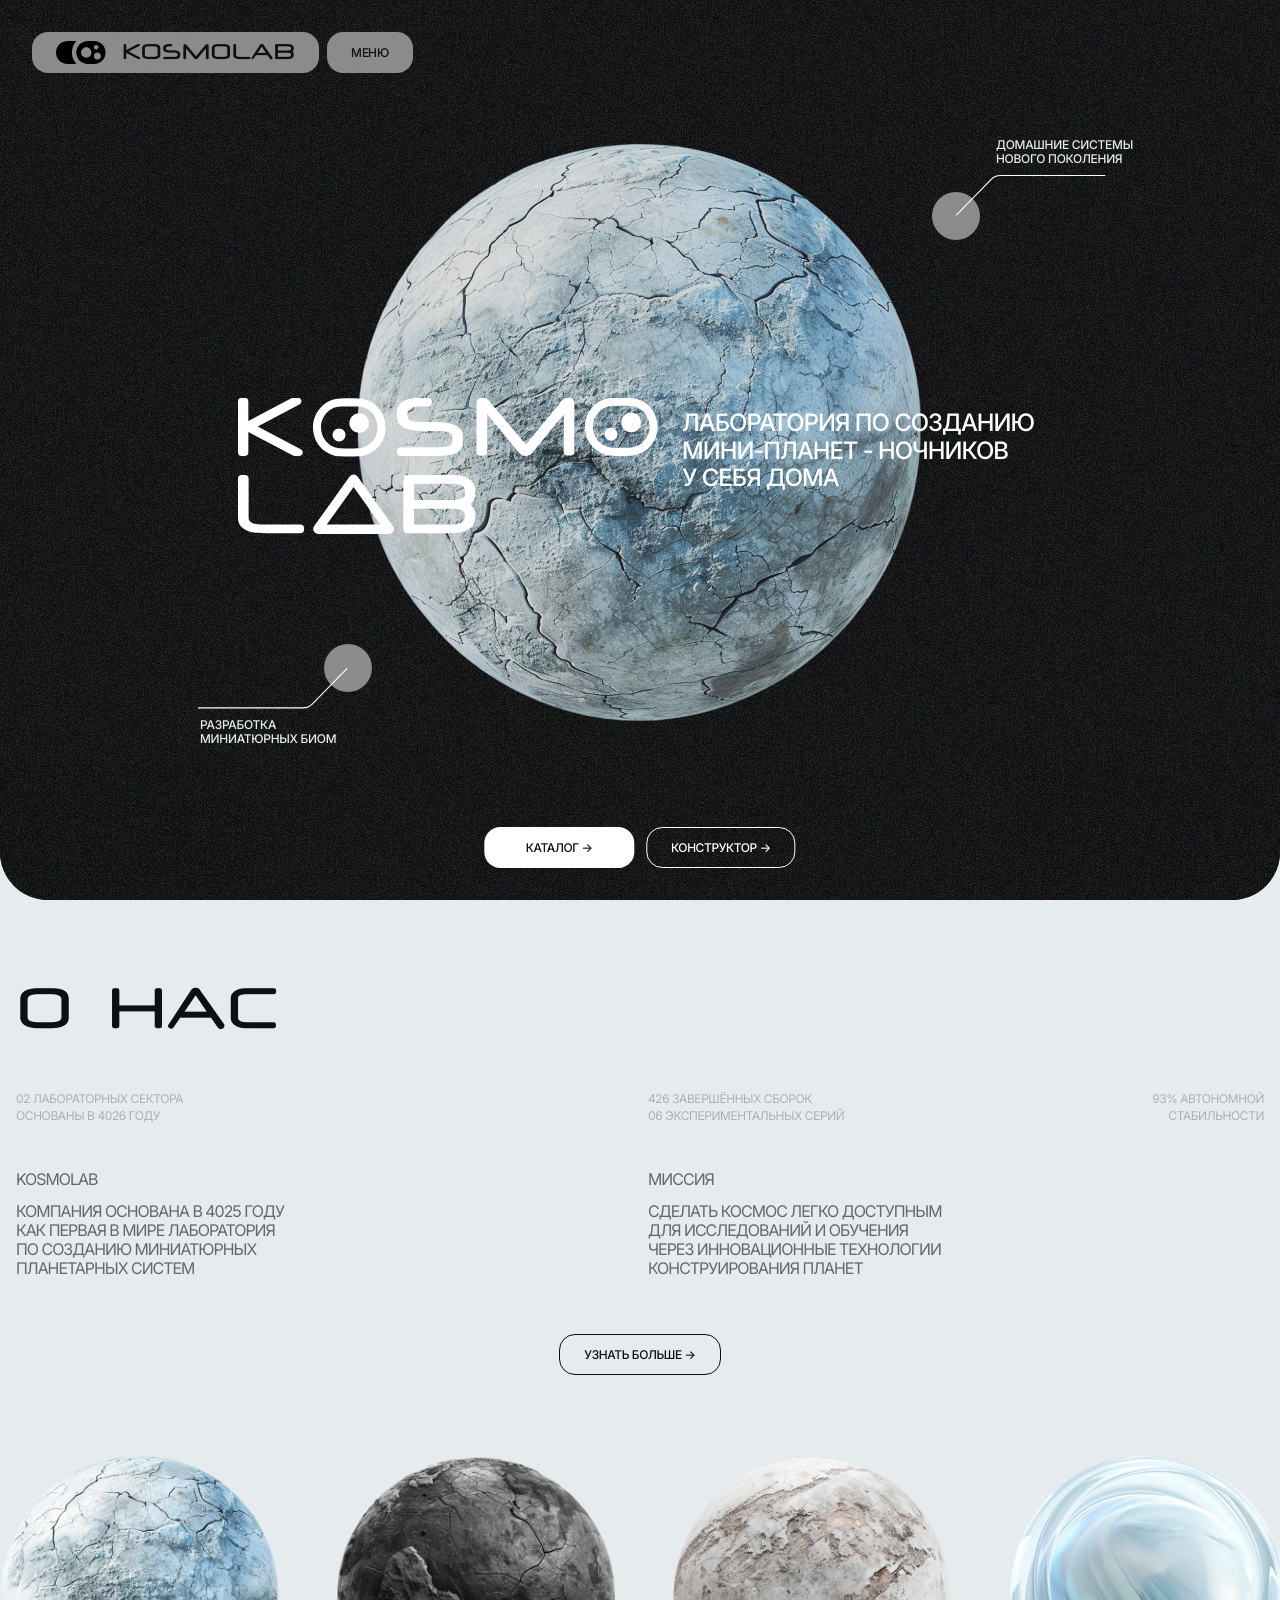
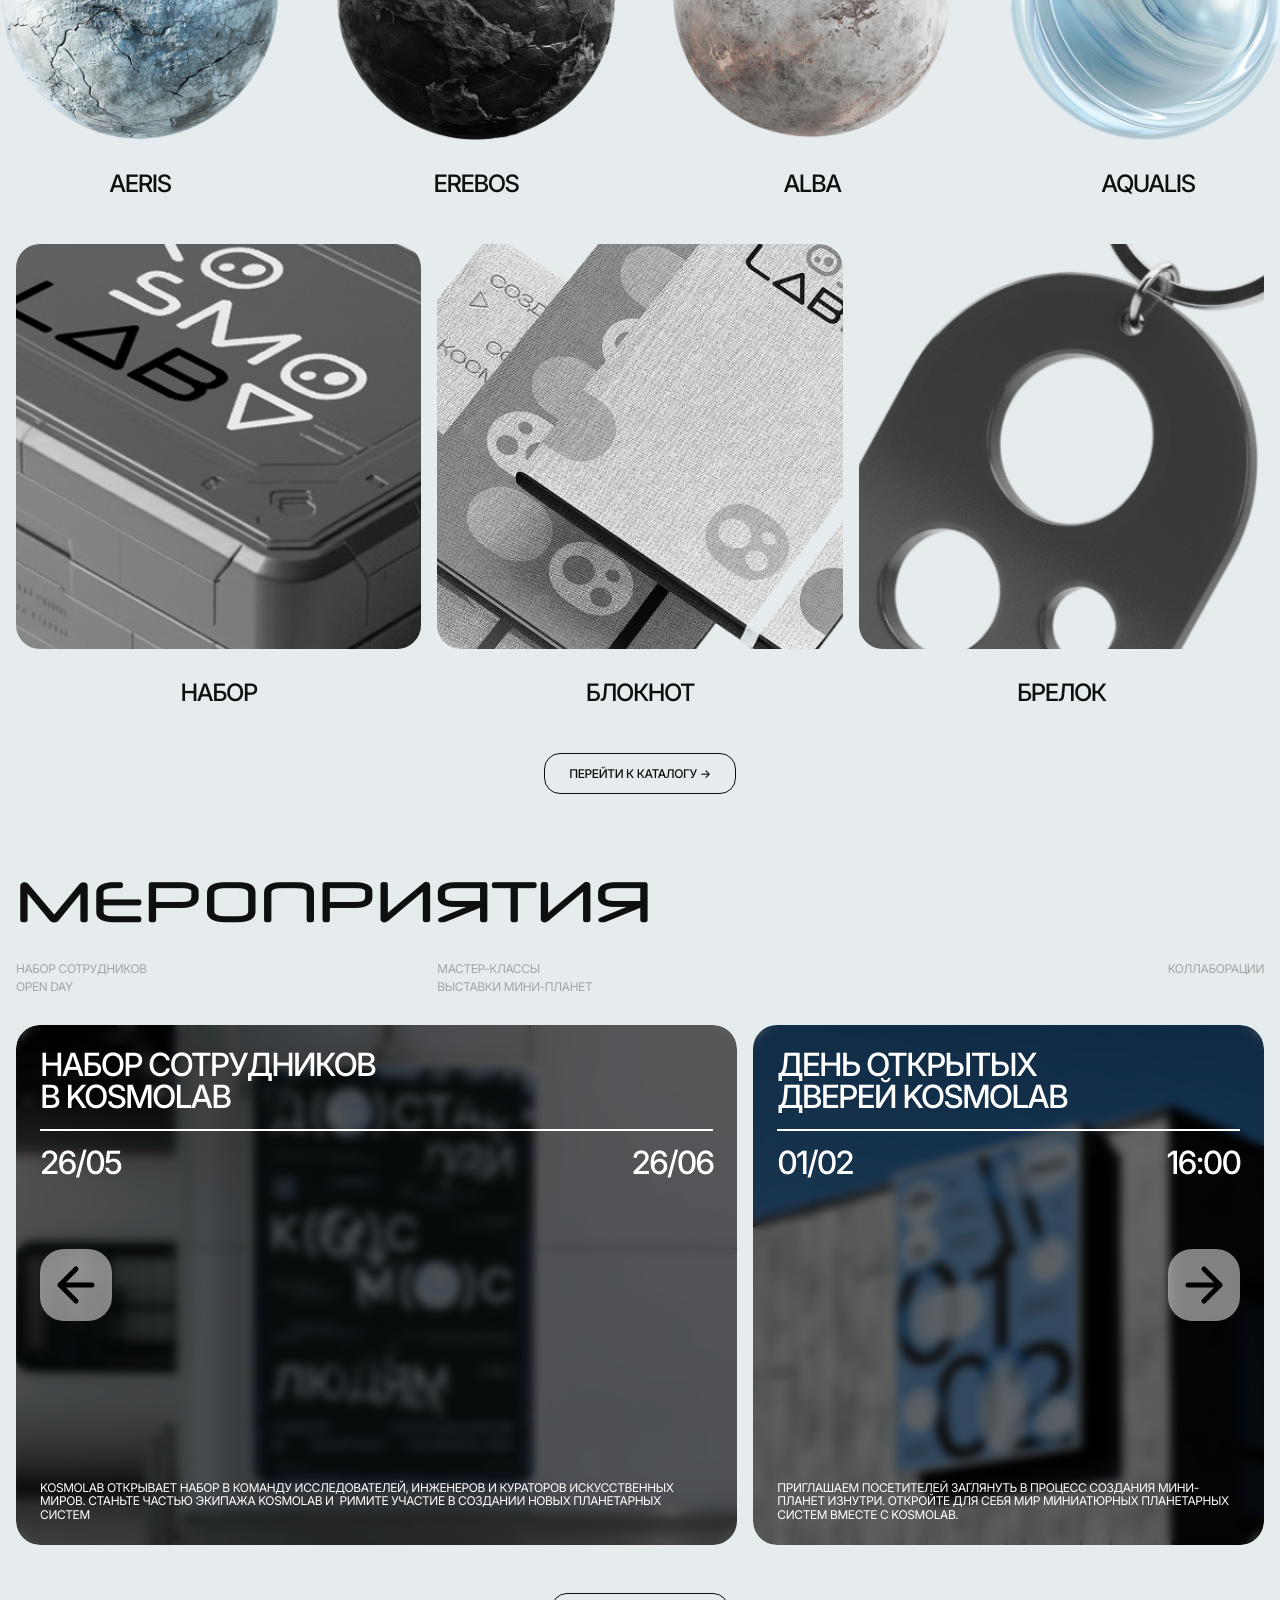
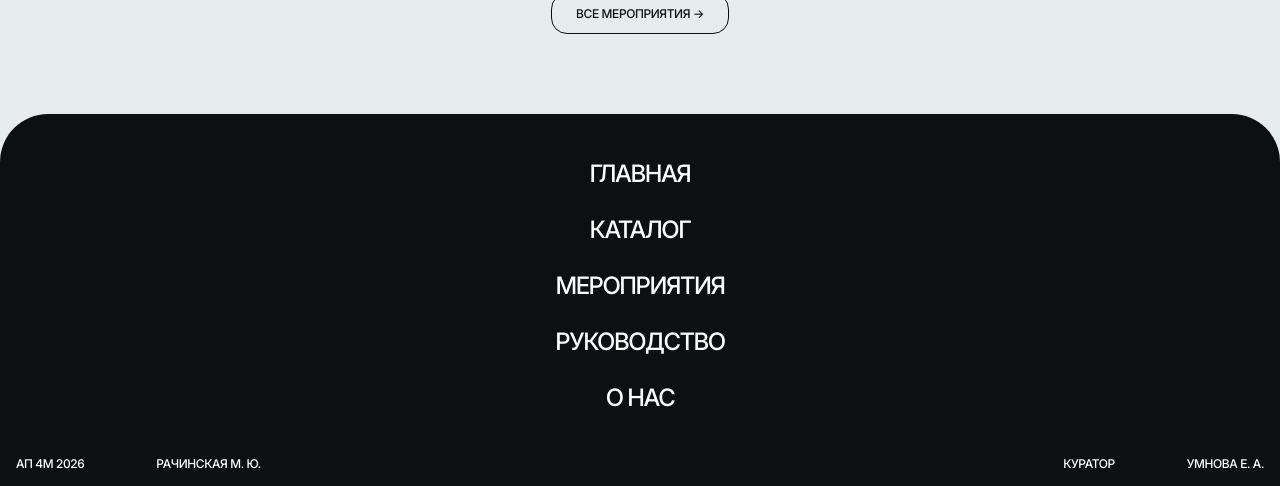
==== commit 9006c532: "fix cart" ====
--- a/index.html
+++ b/index.html
@@ -12,7 +12,7 @@
     <link rel="stylesheet" href="./css/mob-adaptive.css">
 
     <script src="./js/main.js" defer></script>
-    <script src="./js/cart.js" defer></script>
+    <script src="./js/cart.js?v=2" defer></script>
 </head>
 
 <body>
--- a/css/main.css
+++ b/css/main.css
@@ -1237,13 +1237,12 @@
     height: 64px;
     border-radius: var(--radius-small);
     overflow: hidden;
-    background-color: var(--color-light-gray);
 }
 
 .catalog-cart__image img {
     width: 100%;
     height: 100%;
-    object-fit: cover;
+    object-fit: contain;
 }
 
 .catalog-cart__body {
@@ -1264,7 +1263,7 @@
     align-self: flex-start;
     display: inline-flex;
     align-items: center;
-    gap: 4px;
+    gap: 2px;
 
     padding: 6px 10px;
     border: 1px solid rgba(var(--color-black-rgb), 0.2);
@@ -1273,9 +1272,13 @@
 }
 
 .catalog-cart__currency {
-    width: 14px;
-    height: 14px;
+    width: 10px;
+    height: 10px;
     display: block;
+    flex: 0 0 10px;
+
+    object-fit: contain;
+    object-position: center;
 }
 
 /* количество */
@@ -1288,11 +1291,11 @@
 
 .catalog-cart__qty-button {
     position: relative;
-    width: 40px;
-    height: 40px;
+    width: 24px;
+    height: 24px;
     cursor: pointer;
     border: none;
-    border-radius: var(--radius-small);
+    border-radius: 10px;
 
     background-color: rgba(var(--color-black-rgb), 0.4);
     backdrop-filter: blur(var(--blur-default));
@@ -1311,14 +1314,14 @@
 }
 
 .catalog-cart__qty-button::before {
-    width: 12px;
-    height: 2px;
+    width: 10px;
+    height: 1px;
     transform: translate(-50%, -50%);
 }
 
 .catalog-cart__qty-button--plus::after {
-    width: 2px;
-    height: 12px;
+    width: 1px;
+    height: 10px;
     transform: translate(-50%, -50%);
 }
 
--- a/css/mob-adaptive.css
+++ b/css/mob-adaptive.css
@@ -652,6 +652,23 @@
         right: 16px;
         width: auto;
         max-width: none;
+    }
+
+    /* на мобилке кнопки +/- остаются 40x40 */
+    .catalog-cart__qty-button {
+        width: 40px;
+        height: 40px;
+        border-radius: var(--radius-small);
+    }
+
+    .catalog-cart__qty-button::before {
+        width: 12px;
+        height: 1.5px;
+    }
+
+    .catalog-cart__qty-button--plus::after {
+        width: 1.5px;
+        height: 12px;
     }
 
 
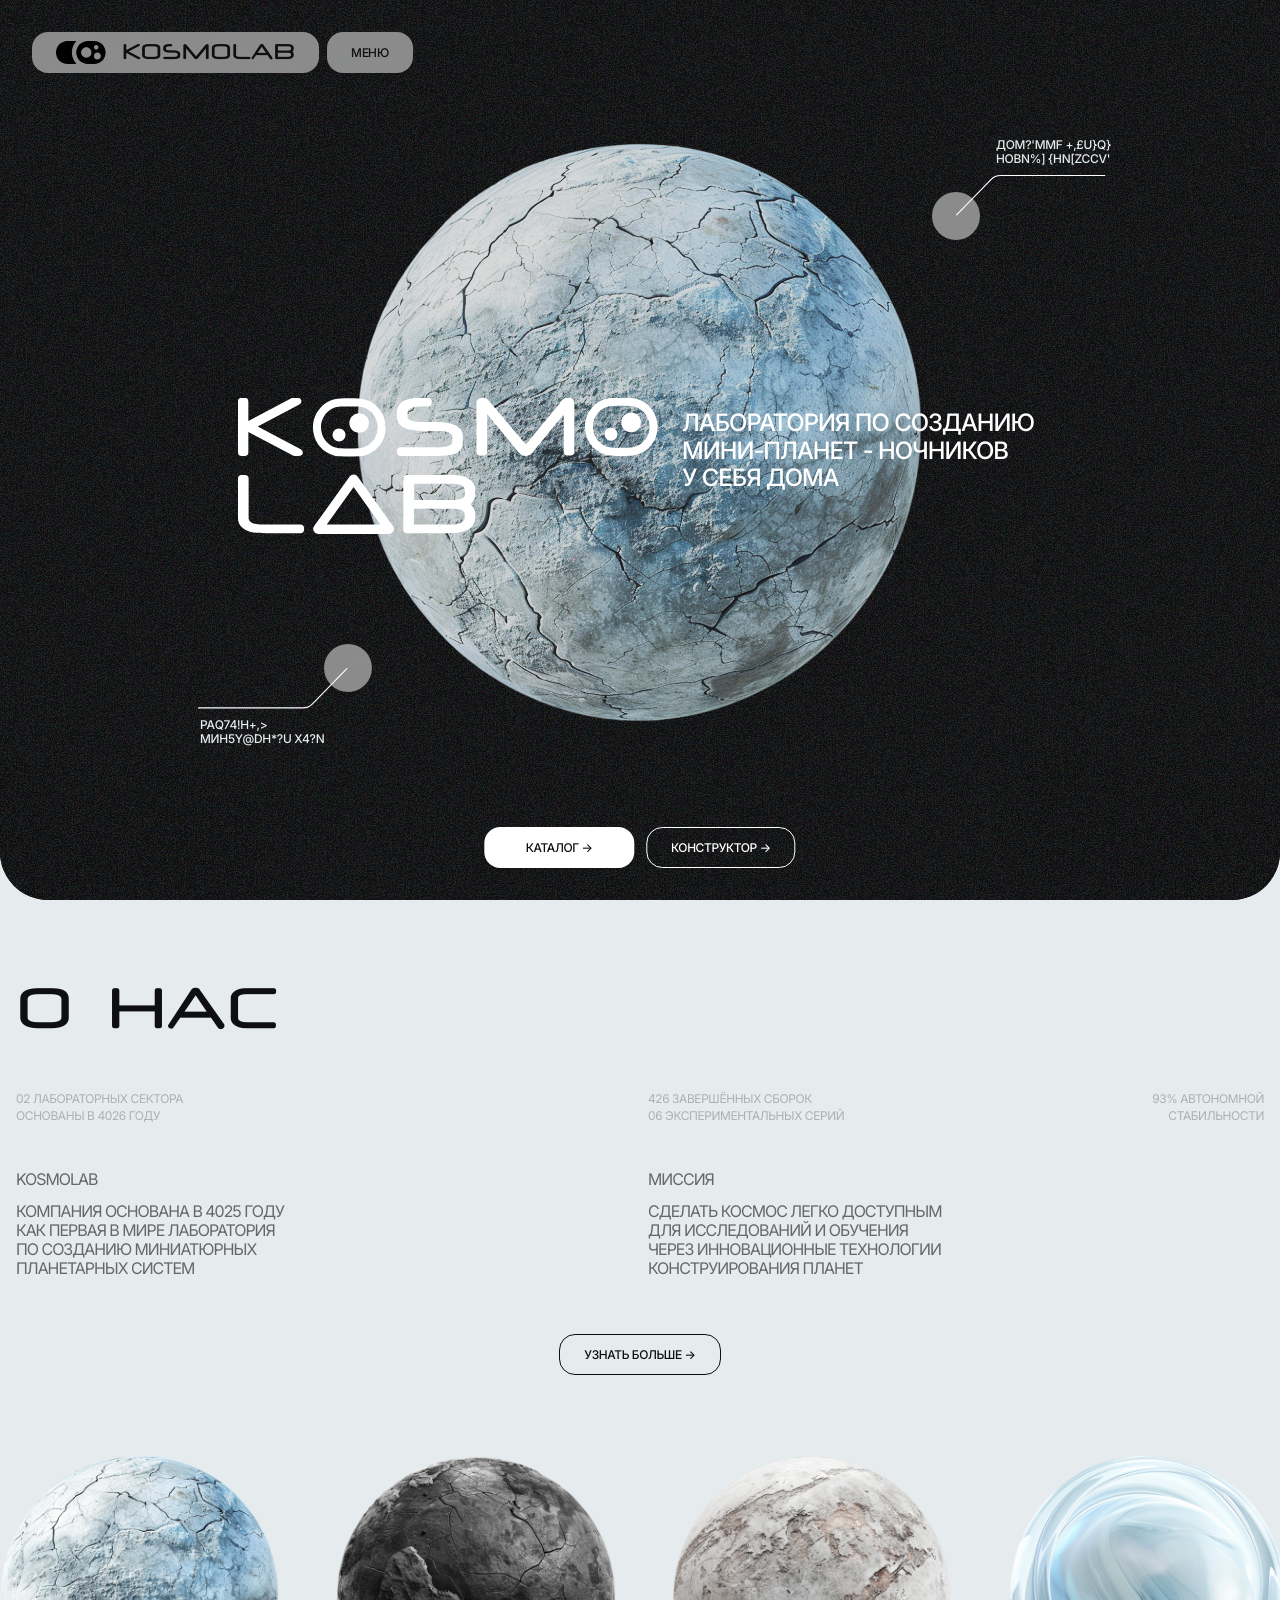
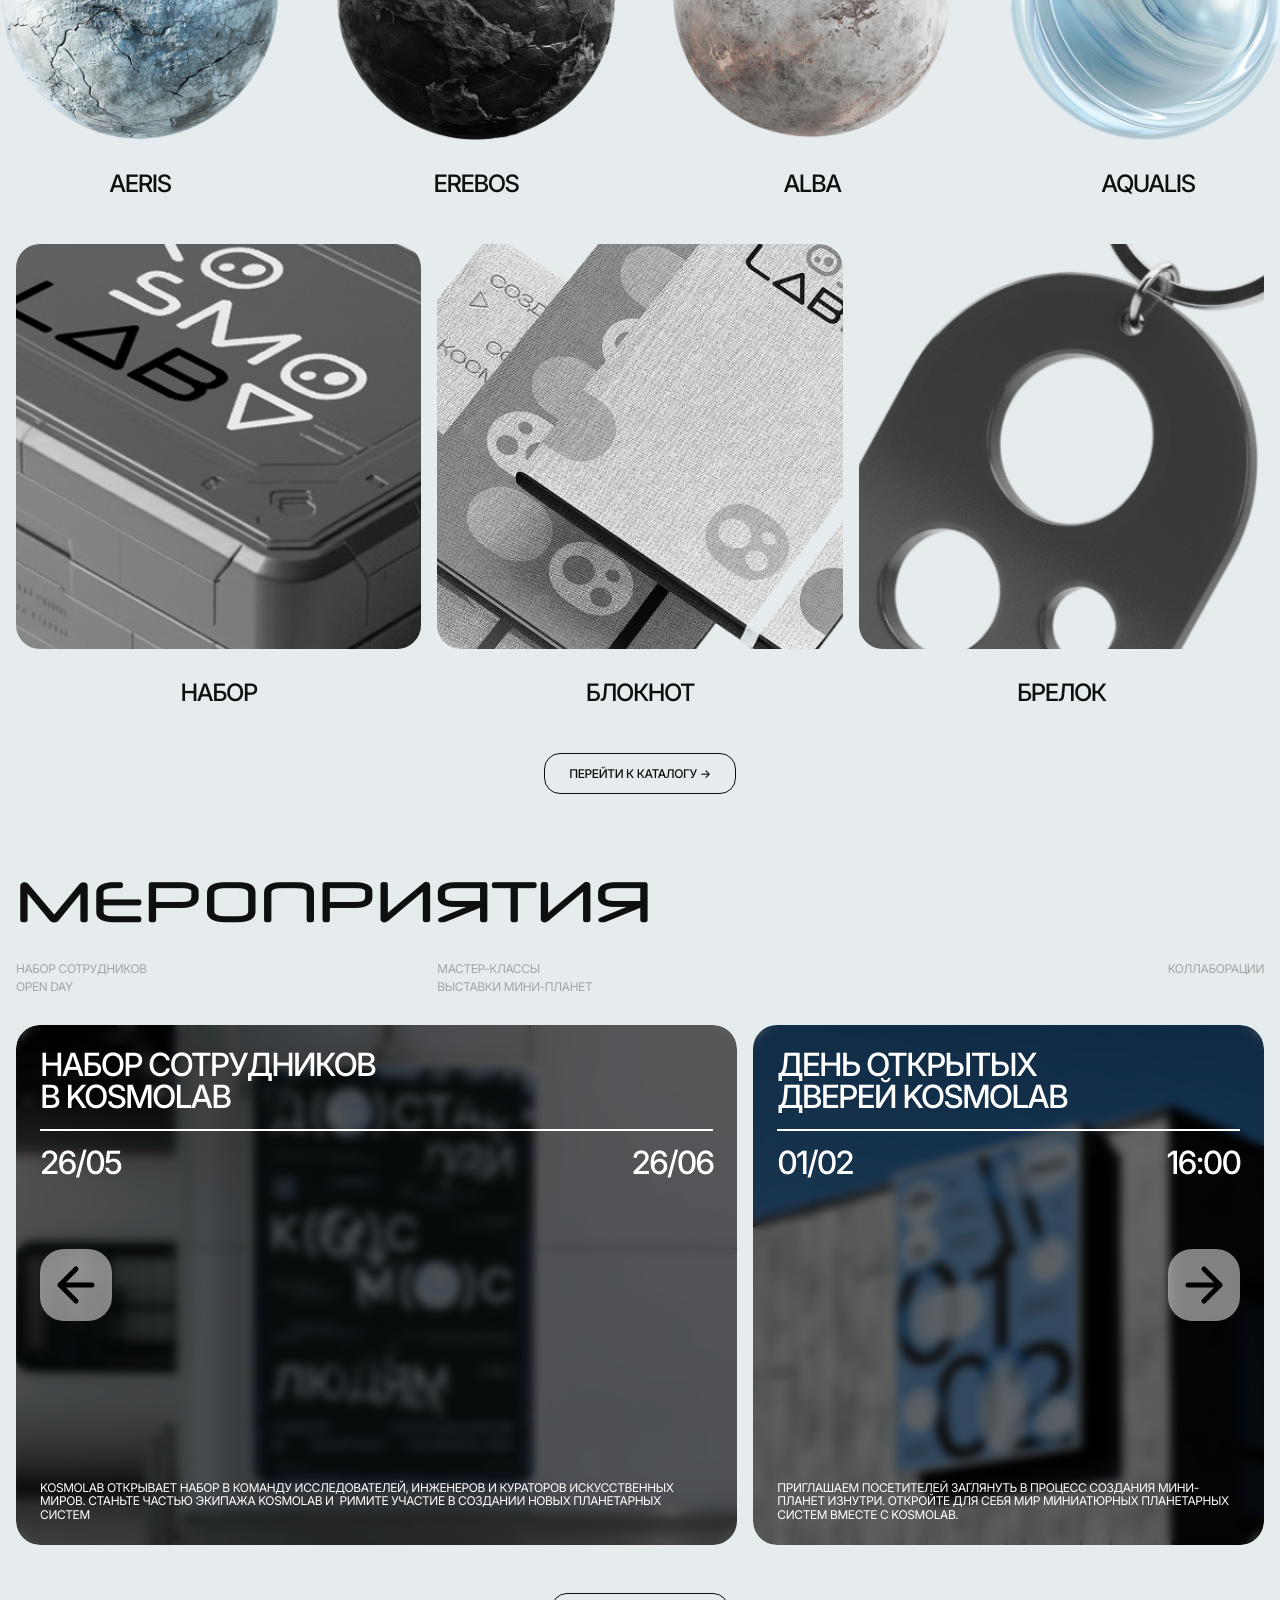
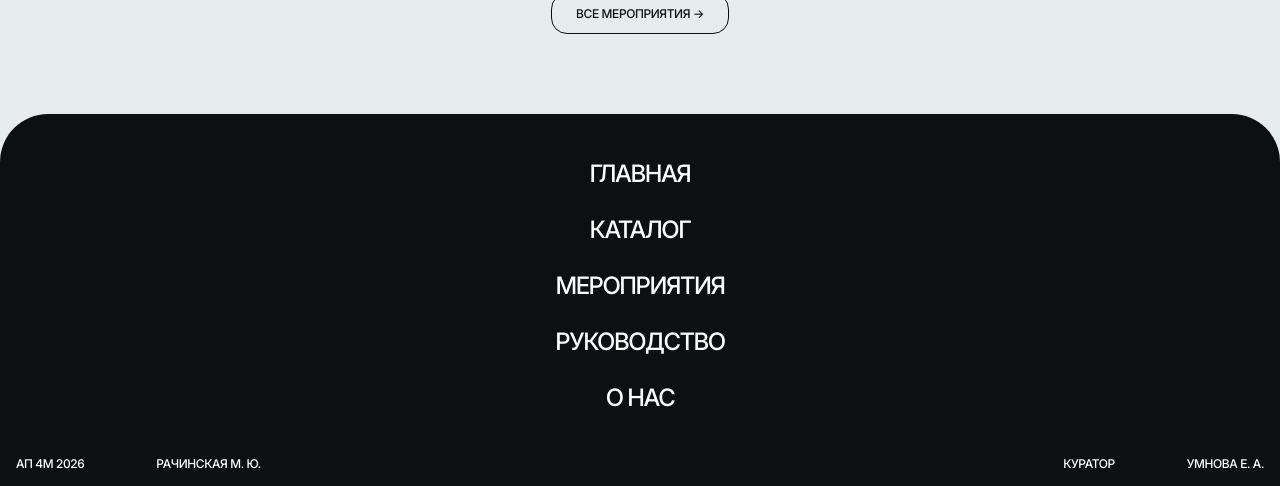
==== commit 1b0f59aa: "add fav icon" ====
--- a/index.html
+++ b/index.html
@@ -10,6 +10,8 @@
     <link rel="stylesheet" href="./css/main.css">
     <link rel="stylesheet" href="./css/tab-adaptive.css">
     <link rel="stylesheet" href="./css/mob-adaptive.css">
+
+    <link rel="icon" href="./assets/icons/fav-icon.svg" type="image/svg+xml">
 
     <script src="./js/main.js" defer></script>
     <script src="./js/cart.js?v=2" defer></script>
--- a/css/main.css
+++ b/css/main.css
@@ -1175,7 +1175,7 @@
     right: var(--header-offset);
     z-index: 99;
 
-    width: 460px;
+    width: 325px;
     max-width: calc(100vw - var(--header-offset) * 2);
 
     display: flex;
@@ -1339,6 +1339,95 @@
 .catalog-cart__checkout {
     width: 100%;
     justify-content: center;
+}
+
+
+/* попап */
+.catalog-success {
+    position: fixed;
+    left: 50%;
+    top: 60%;
+    right: auto;
+    z-index: 160;
+
+    width: 370px;
+    max-width: calc(100vw - 32px);
+
+    padding: 48px 24px 24px;
+    border-radius: var(--radius-medium);
+
+    display: flex;
+    flex-direction: column;
+    align-items: center;
+
+    background-color: rgba(var(--color-white-rgb), 0.5);
+    backdrop-filter: blur(var(--blur-default));
+    -webkit-backdrop-filter: blur(var(--blur-default));
+
+    opacity: 0;
+    visibility: hidden;
+    pointer-events: none;
+    transform: translate(-50%, -50%) translateY(-8px);
+    transition: opacity 0.3s ease, transform 0.3s ease, visibility 0s linear 0.3s;
+}
+
+.catalog-success.is-open {
+    opacity: 1;
+    visibility: visible;
+    pointer-events: auto;
+    transform: translate(-50%, -50%);
+    transition: opacity 0.3s ease, transform 0.3s ease;
+}
+
+.catalog-success__icon {
+    width: 96px;
+    height: 96px;
+
+    display: flex;
+    align-items: center;
+    justify-content: center;
+
+    border-radius: var(--radius-medium);
+    background-color: var(--color-blue);
+}
+
+.catalog-success__icon img {
+    width: 80px;
+    height: 80px;
+}
+
+.catalog-success__title {
+    margin: 24px 0 0;
+    text-align: center;
+    color: var(--color-black);
+}
+
+.catalog-success__text {
+    margin: 12px 0 0;
+    text-align: center;
+    color: var(--color-black);
+}
+
+.catalog-success__button {
+    width: 100%;
+    min-height: 41px;
+    margin-top: 32px;
+
+    justify-content: center;
+
+    border-radius: var(--radius-small);
+    background-color: var(--color-black);
+    color: var(--color-white);
+
+    backdrop-filter: none;
+    -webkit-backdrop-filter: none;
+}
+
+@media (hover: hover) and (pointer: fine) {
+    .catalog-success__button:hover {
+        background-color: rgba(var(--color-black-rgb), 0.5);
+        color: var(--color-white);
+    }
 }
 
 
--- a/css/mob-adaptive.css
+++ b/css/mob-adaptive.css
@@ -654,7 +654,7 @@
         max-width: none;
     }
 
-    /* на мобилке кнопки +/- остаются 40x40 */
+    /* плюсики минусики */
     .catalog-cart__qty-button {
         width: 40px;
         height: 40px;
@@ -752,6 +752,23 @@
     }
 
 
+    /* попап */
+    .catalog-success {
+        left: 50%;
+        top: 70%;
+        right: auto;
+
+        width: calc(100vw - 32px);
+        max-width: 370px;
+
+        transform: translate(-50%, -50%) translateY(-8px);
+    }
+
+    .catalog-success.is-open {
+        transform: translate(-50%, -50%);
+    }
+
+
 
 
     /* II.III. проекты */
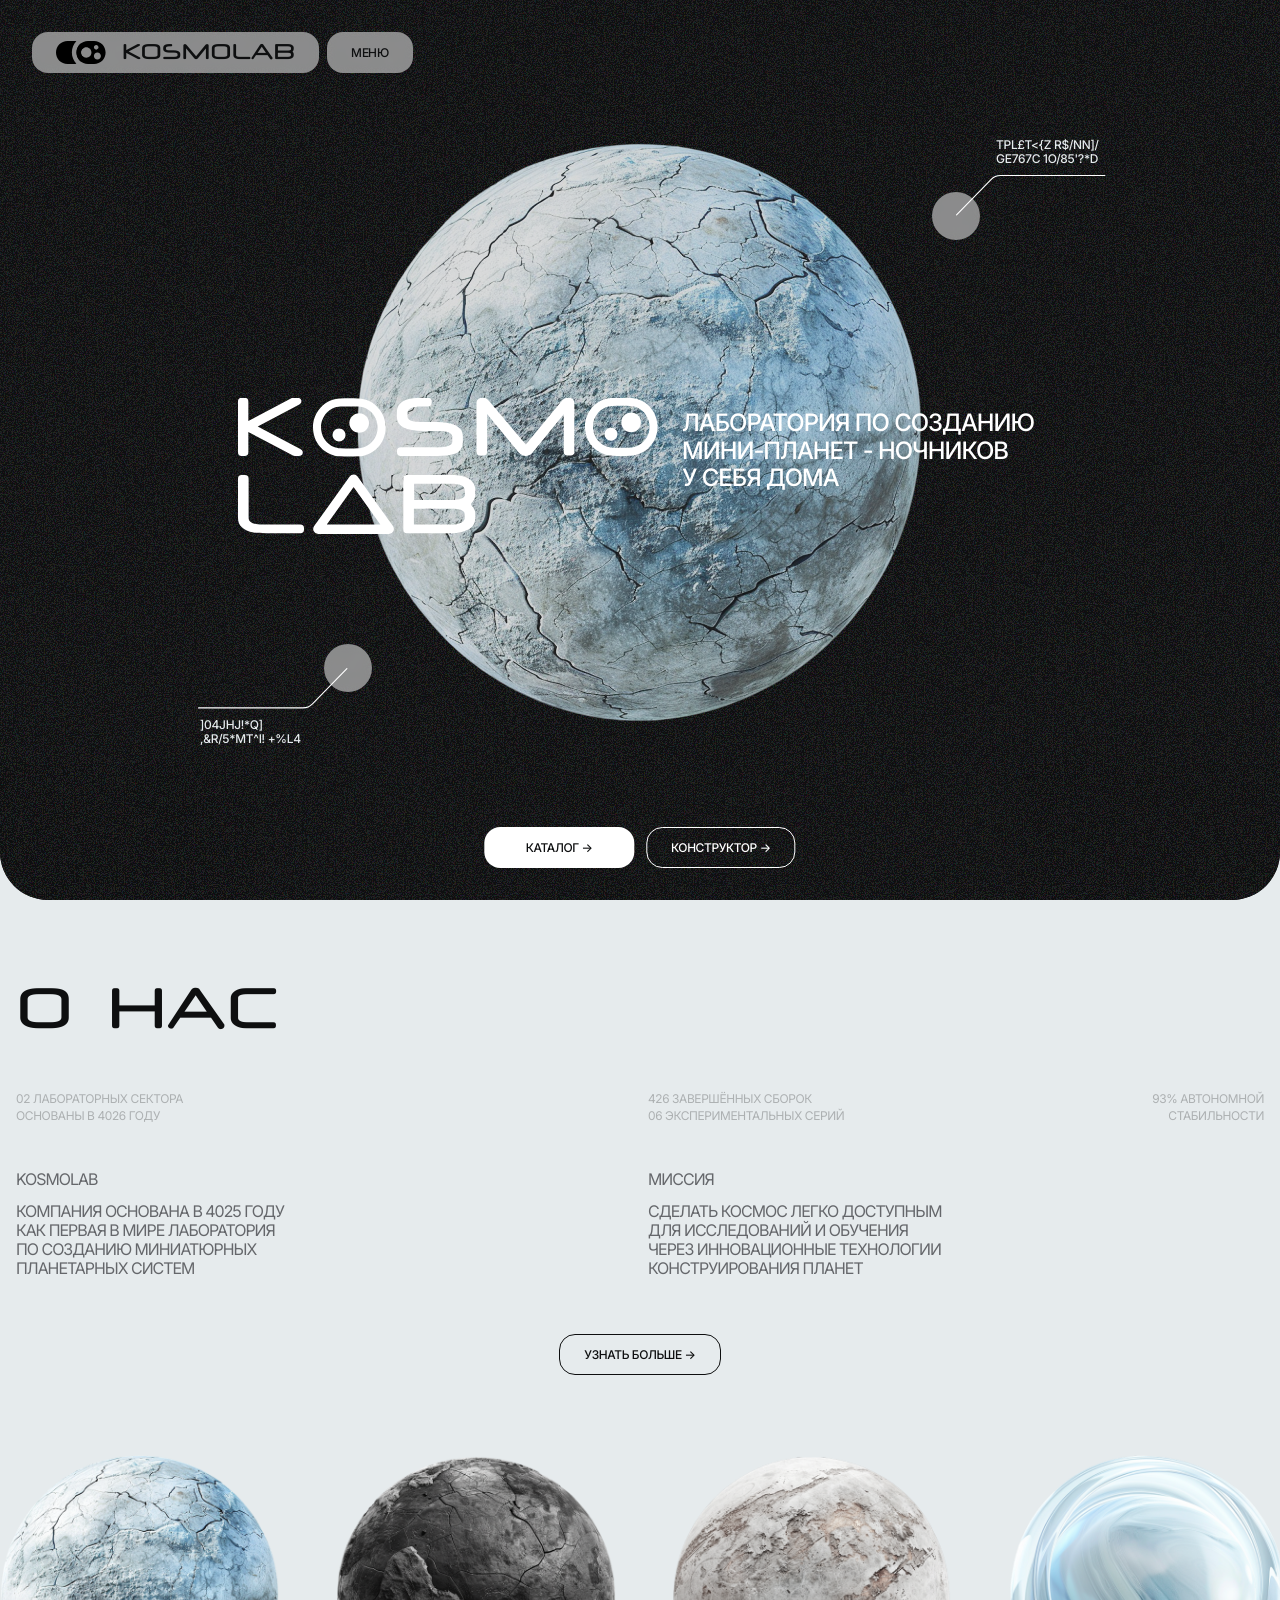
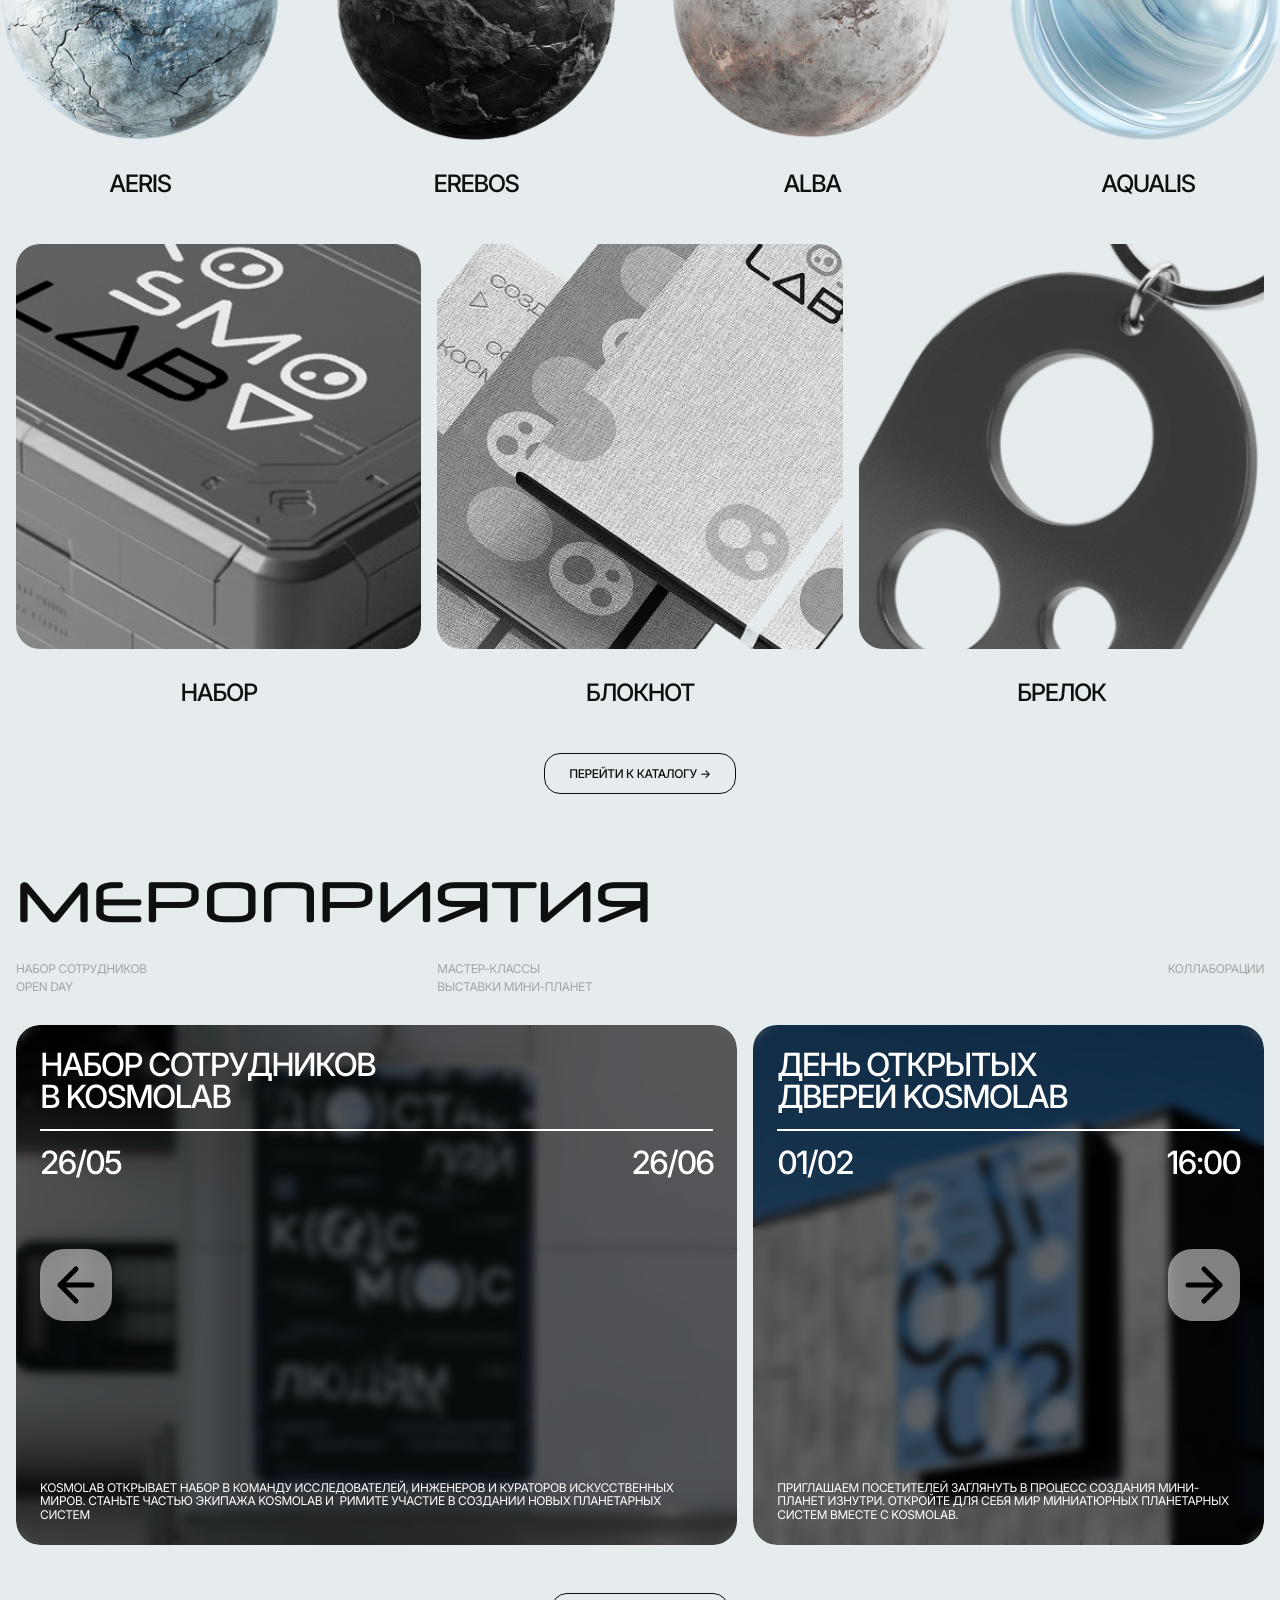
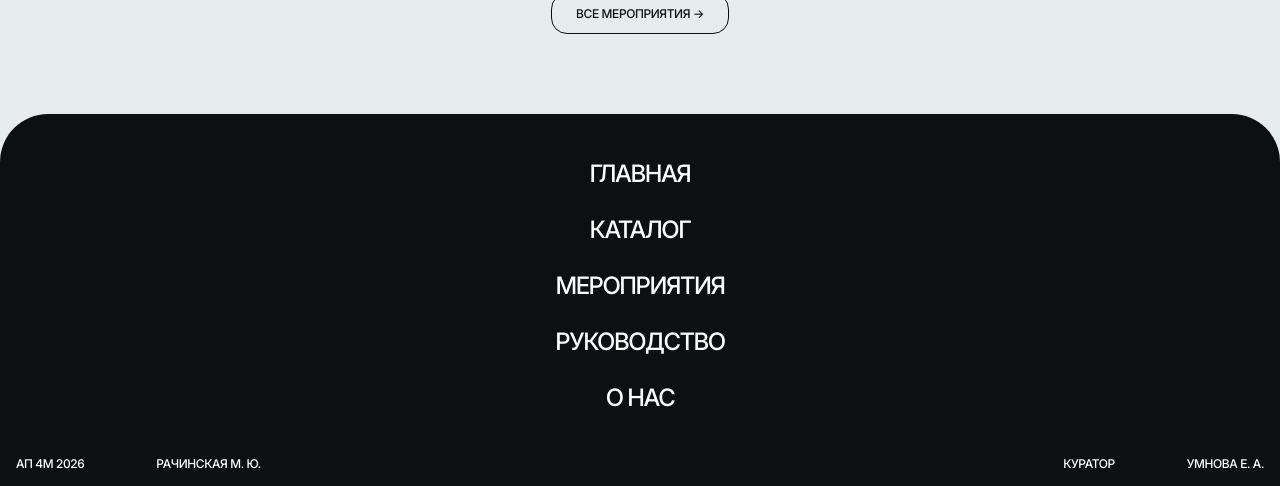
==== commit 4a8dcbc3: "change fav icon" ====
--- a/index.html
+++ b/index.html
@@ -11,7 +11,7 @@
     <link rel="stylesheet" href="./css/tab-adaptive.css">
     <link rel="stylesheet" href="./css/mob-adaptive.css">
 
-    <link rel="icon" href="./assets/icons/fav-icon.svg" type="image/svg+xml">
+    <link rel="icon" href="./assets/icons/fav-icon-2.png" type="image/png">
 
     <script src="./js/main.js" defer></script>
     <script src="./js/cart.js?v=2" defer></script>
--- a/css/main.css
+++ b/css/main.css
@@ -281,7 +281,6 @@
 
 
 /* анимашка хедера */
-
 .header.is-nav-enhanced .nav {
     gap: 0;
 }
@@ -413,6 +412,16 @@
     flex-direction: column;
     align-items: center;
     gap: 32px;
+}
+
+.footer__nav a {
+    transition: opacity 0.4s ease;
+}
+
+@media (hover: hover) and (pointer: fine) {
+    .footer__nav a:hover {
+        opacity: 0.5;
+    }
 }
 
 .footer__meta {
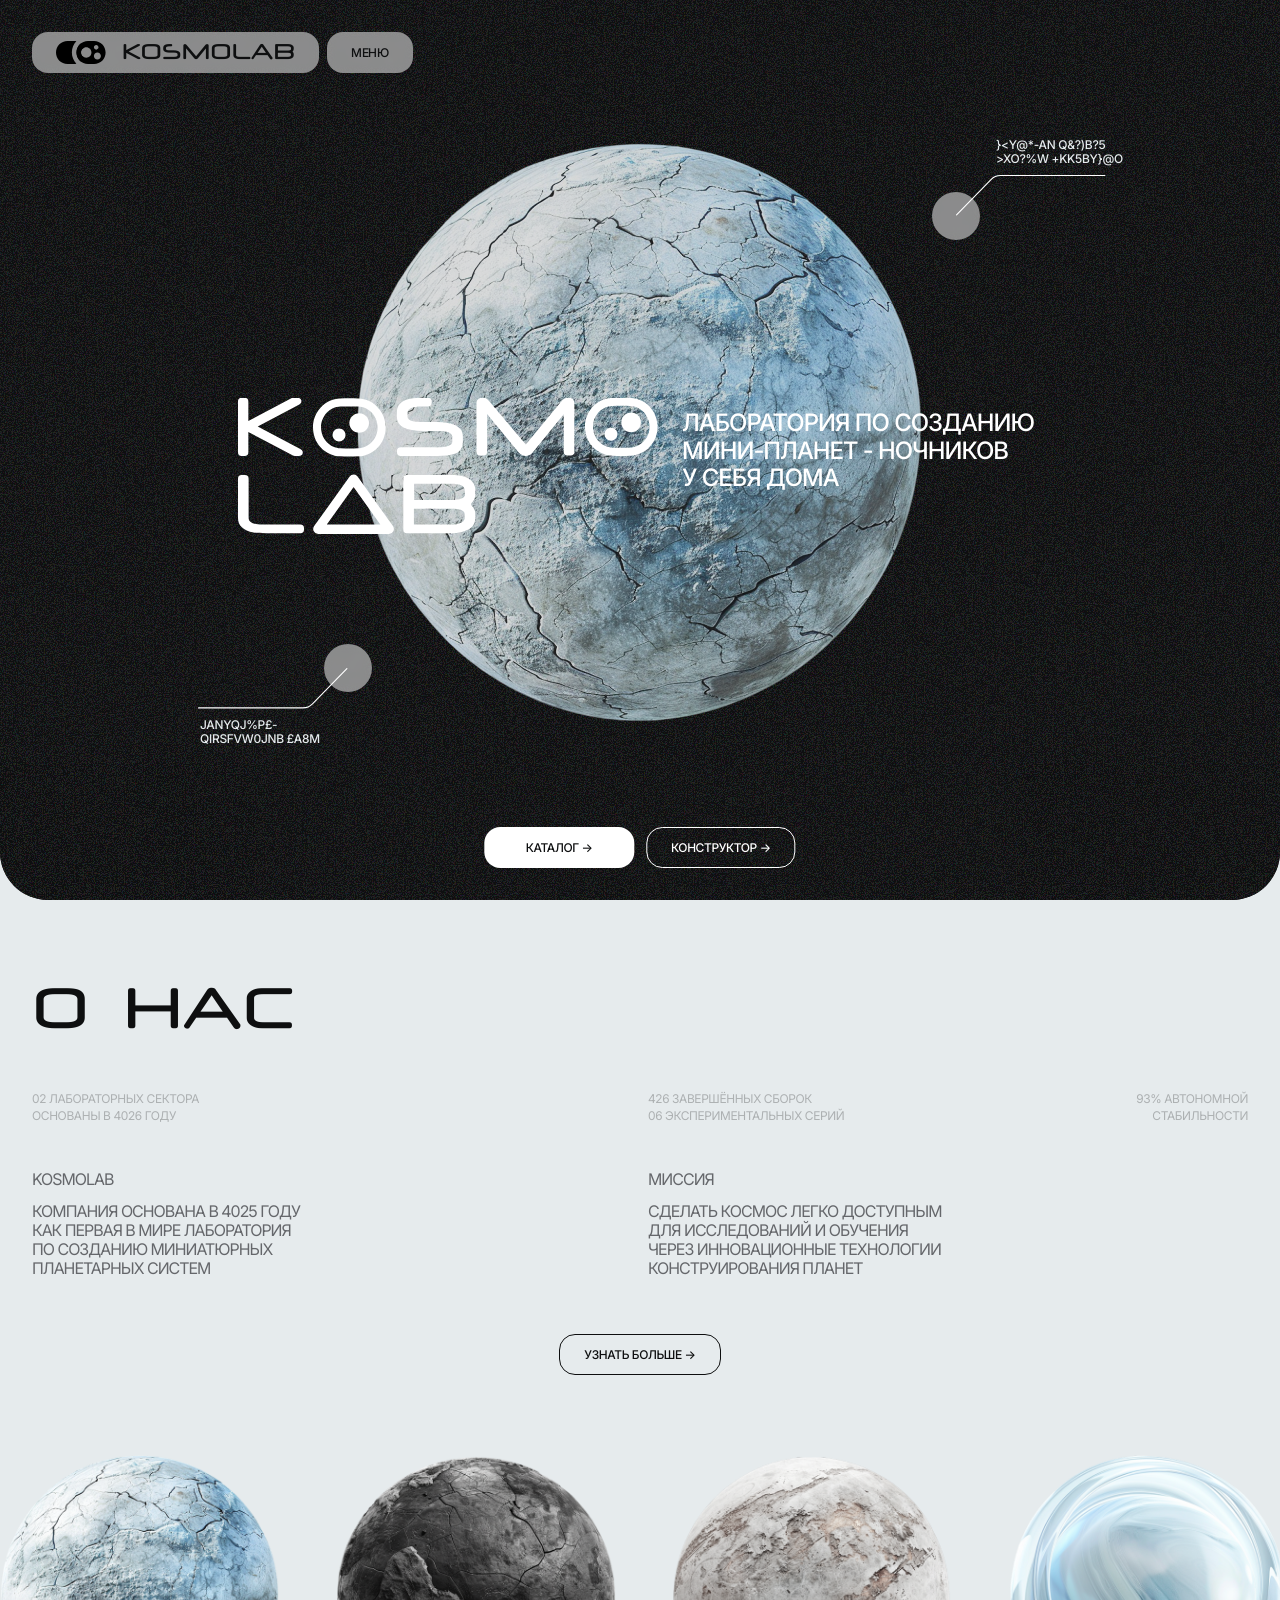
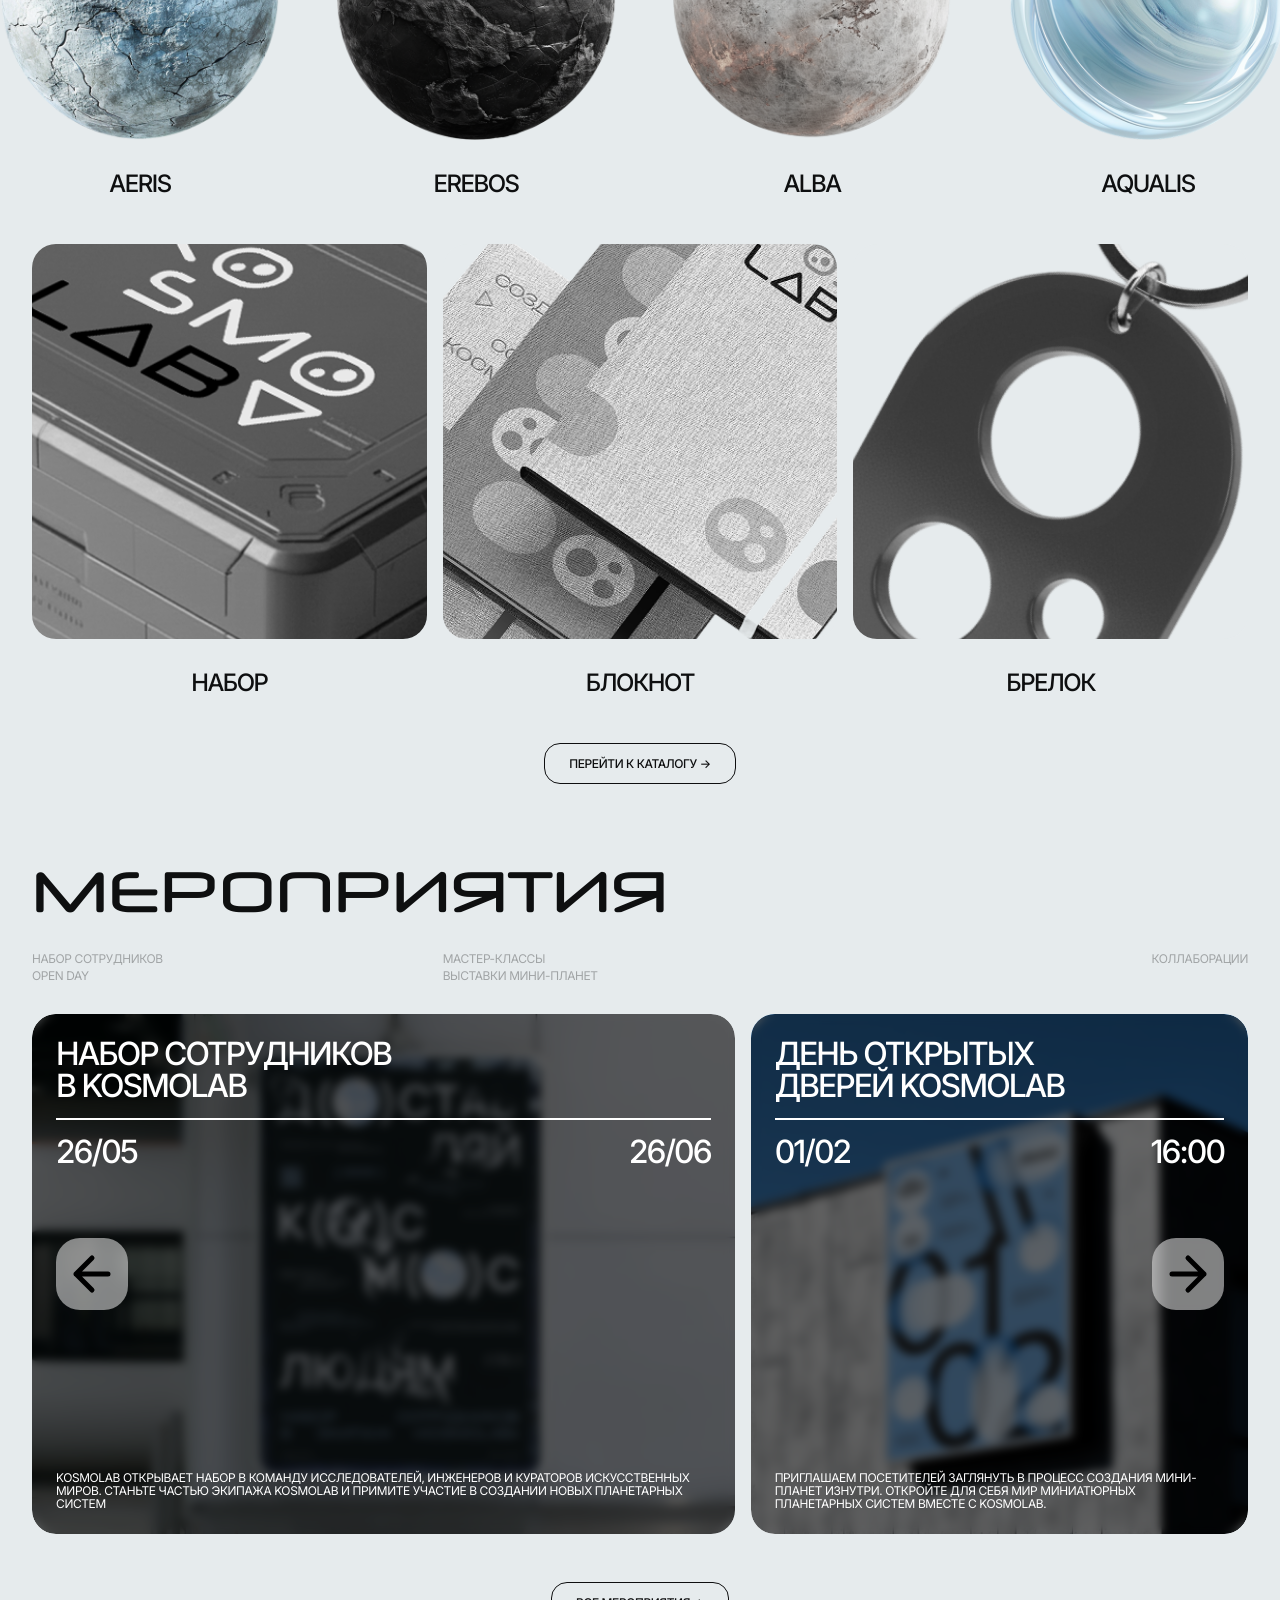
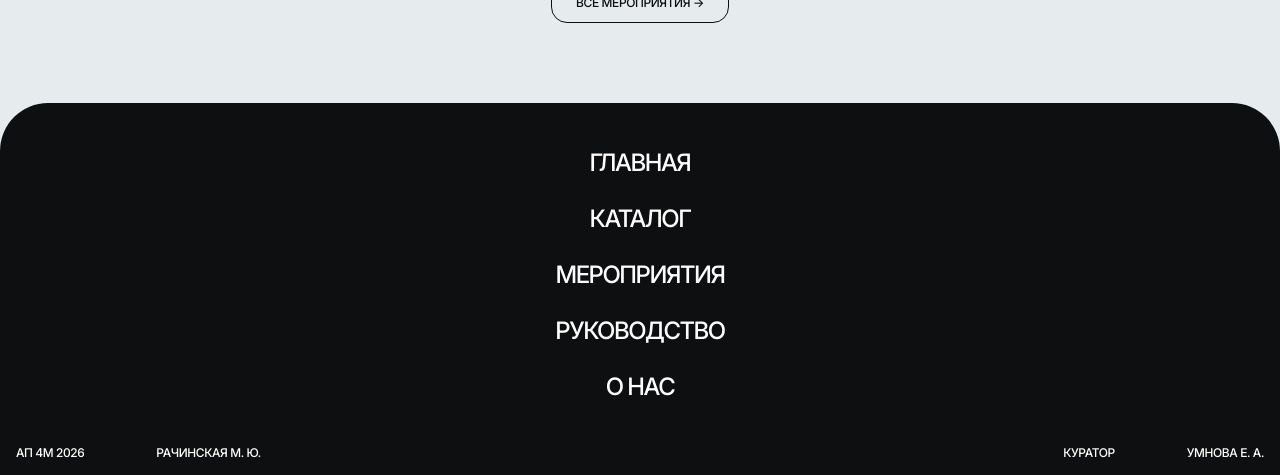
==== commit 3ef6d248: "update events text" ====
--- a/index.html
+++ b/index.html
@@ -284,7 +284,7 @@
                                             <span class="events-preview__card-time text-h2">26/06</span>
                                         </div>
                                         <div class="events-preview__card-description-group">
-                                            <p class="events-preview__card-description text-body">KOSMOLAB открывает набор в&nbsp;команду исследователей, инженеров и&nbsp;кураторов искусственных миров. Станьте частью экипажа KOSMOLAB и &nbsp;римите участие в&nbsp;создании новых планетарных систем</p>
+                                            <p class="events-preview__card-description text-body">KOSMOLAB открывает набор в&nbsp;команду исследователей, инженеров и&nbsp;кураторов искусственных миров. Станьте частью экипажа KOSMOLAB и&nbsp;примите участие в&nbsp;создании новых планетарных систем</p>
                                         </div>
                                     </div>
                                 </article>
@@ -348,7 +348,7 @@
                                         <div class="events-preview__card-description-group">
                                             <p class="events-preview__card-description text-body">Эксклюзивная серия мини-планет, созданная совместно с&nbsp;Yoon Keeho и&nbsp;вдохновлённая футуристичными визуальными элементами</p>
                                             <p class="events-preview__card-description text-body">Лимитированная коллекция мини-планет, разработанная в&nbsp;коллаборации с&nbsp;Charli&nbsp;XCX и&nbsp;основанная на&nbsp;эстетике hyperpop</p>
-                                            <p class="events-preview__card-description text-body">Специальная серия планетарных объектов, созданная под влиянием визуального стиля и эмоциональной атмосферы Billie Eilish</p>
+                                            <p class="events-preview__card-description text-body">Специальная серия планетарных объектов, созданная под&nbsp;влиянием визуального стиля и&nbsp;эмоциональной атмосферы Billie Eilish</p>
                                         </div>
                                     </div>
                                 </article>
--- a/css/tab-adaptive.css
+++ b/css/tab-adaptive.css
@@ -2,6 +2,12 @@
 /* планшет 1280px - 769px */
 @media (min-width: 769px) and (max-width: 1280px) {
     
+    :root {
+        --grid-columns: 12;
+        --page-padding: 32px;
+        --grid-gap: 16px;
+    }
+
     /* ui */
     .nav {
         display: none;
@@ -526,6 +532,9 @@
 
 
     /* V. о нас */
-    .about-page__hero-video { height: 420px; }
-    .about-gallery__image { height: 380px; }
+    .about-page__hero-video { height: 500px; }
+    .about-gallery__image { height: 540px; }
+
+    /* заголовок */
+    .about-page__info { margin-top: 60px; }
 }
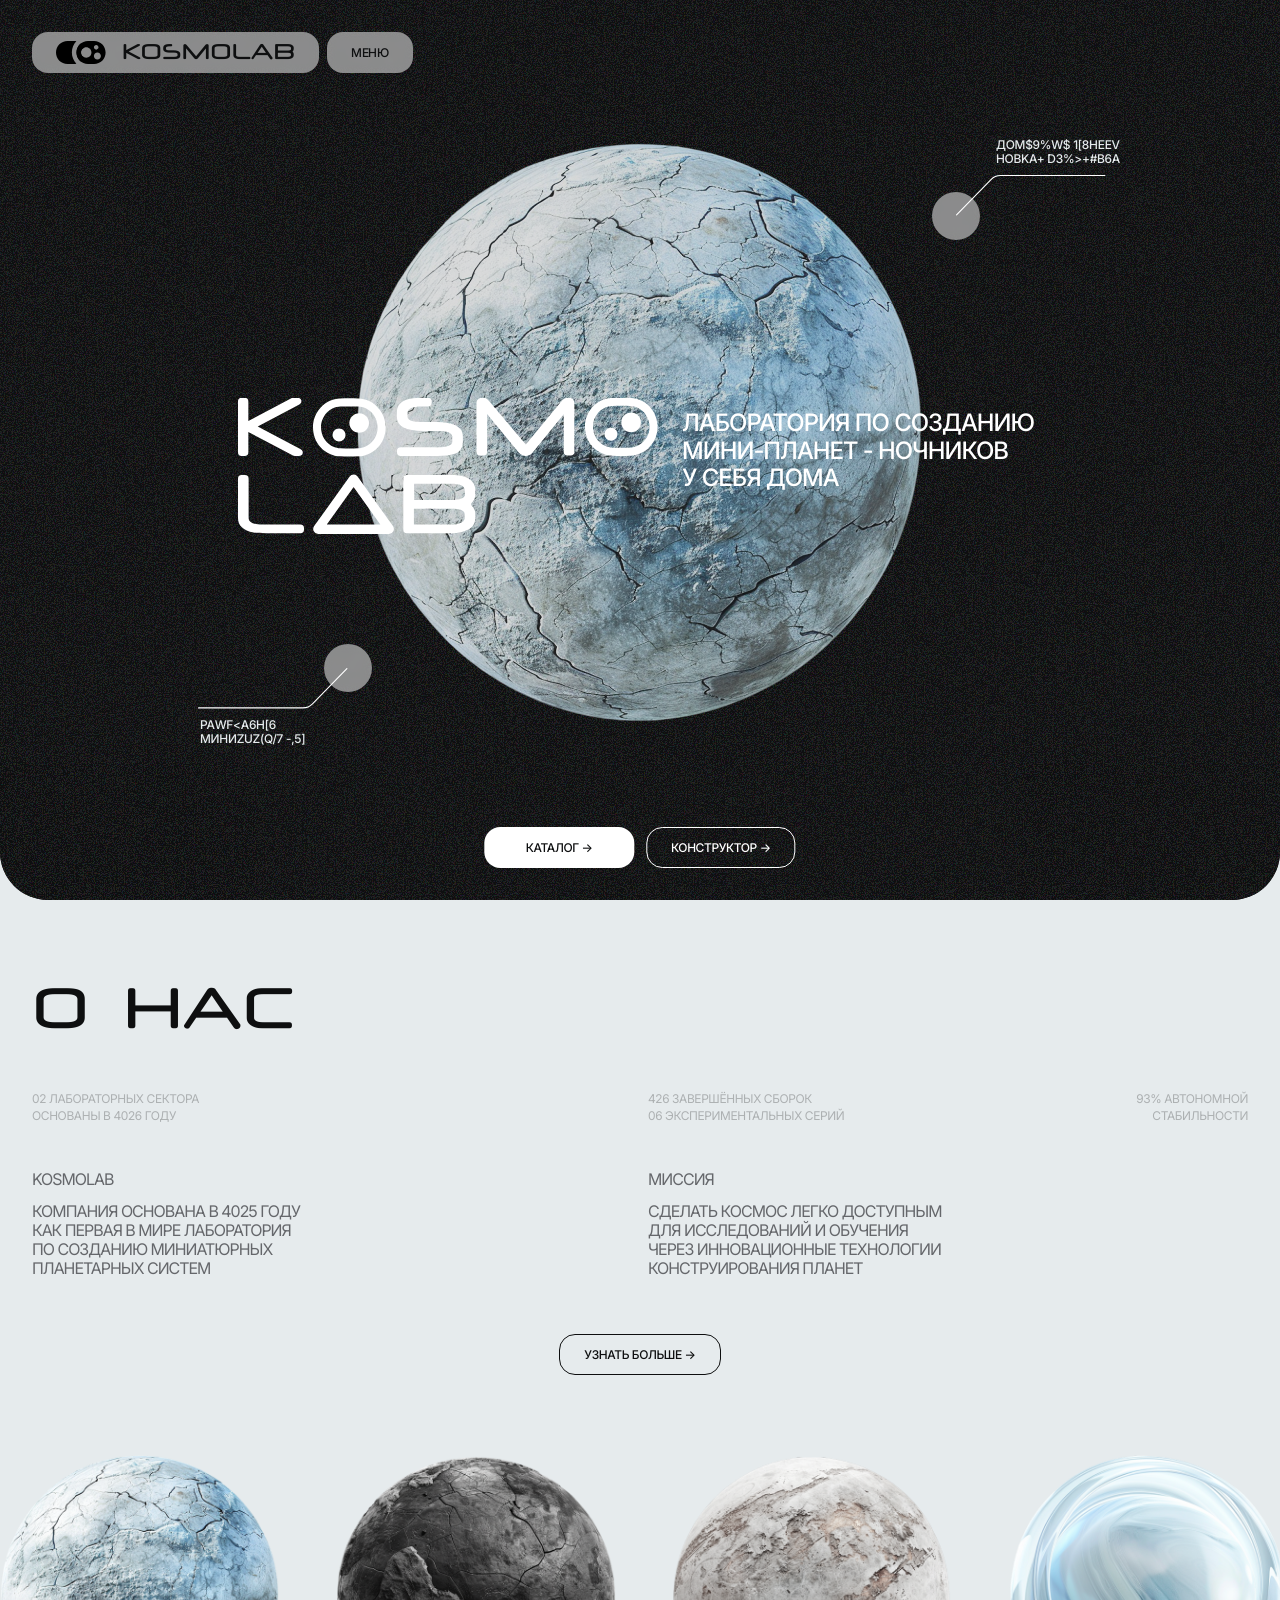
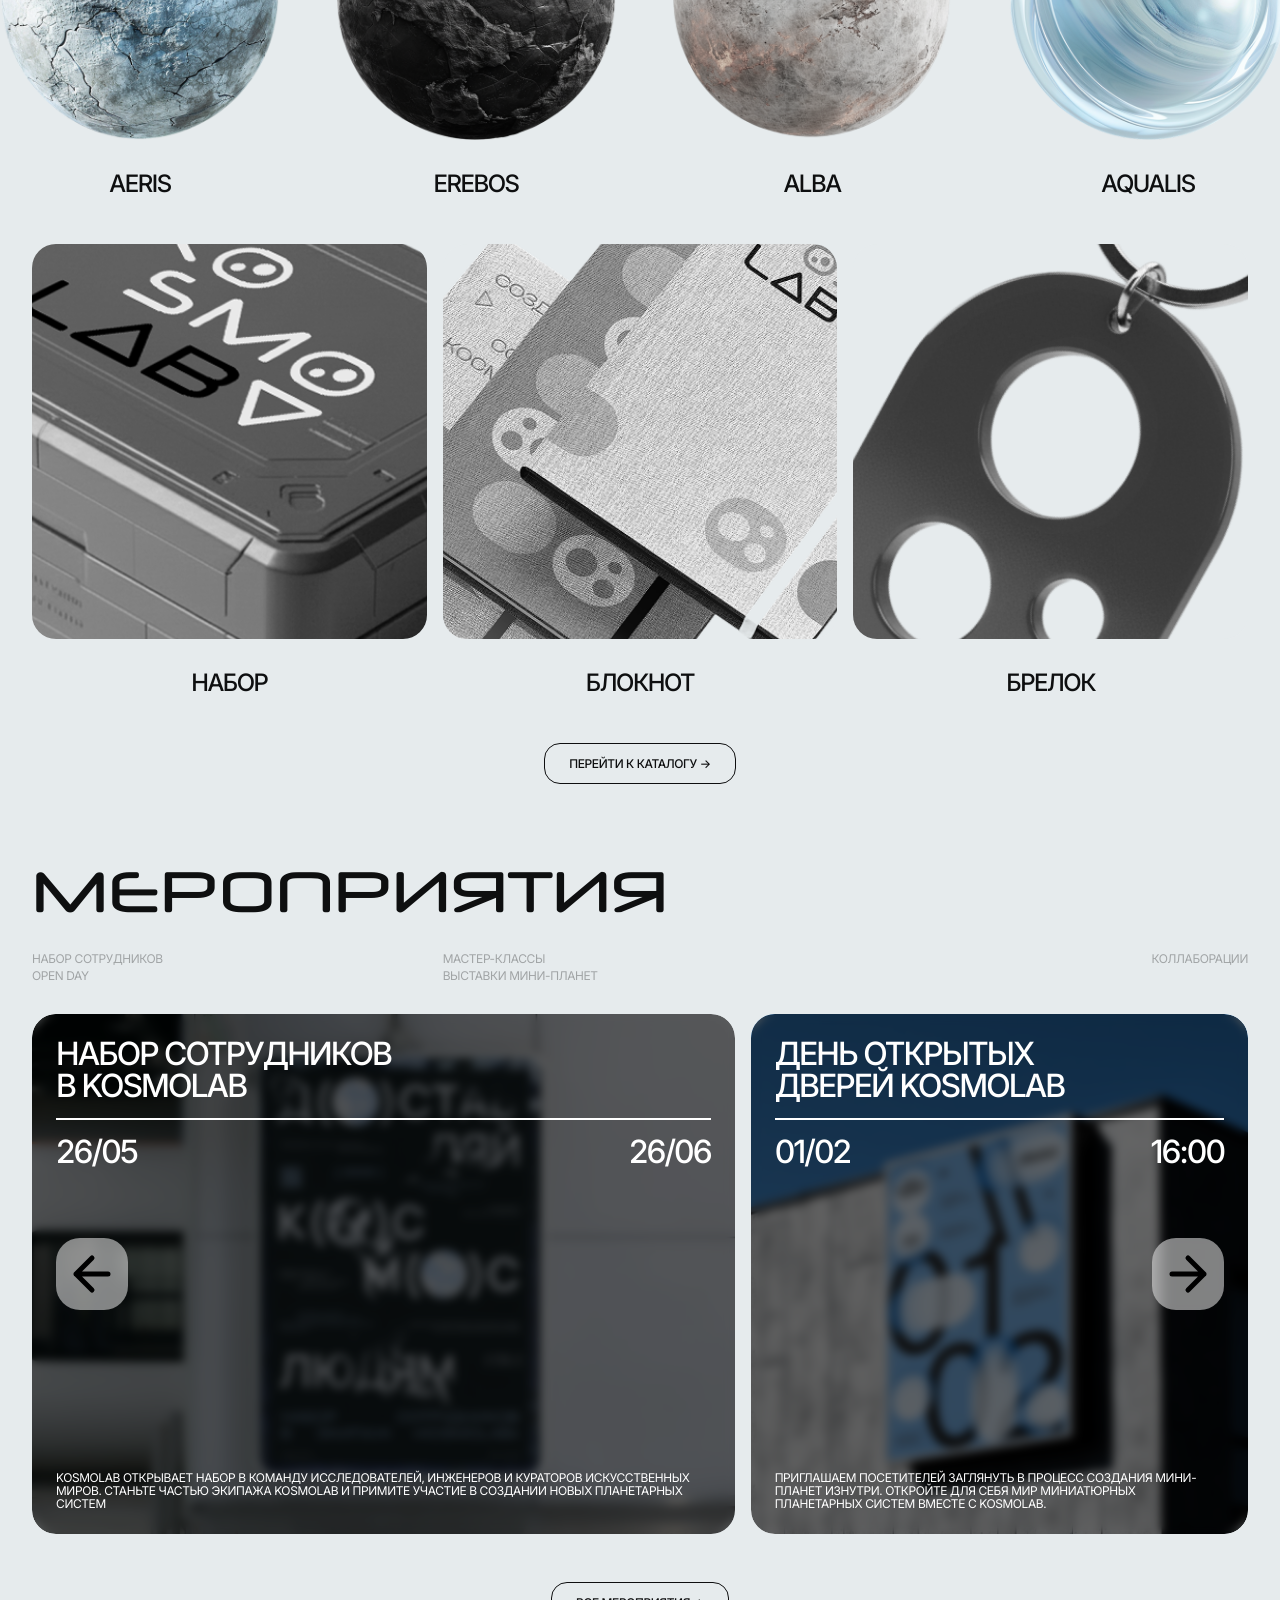
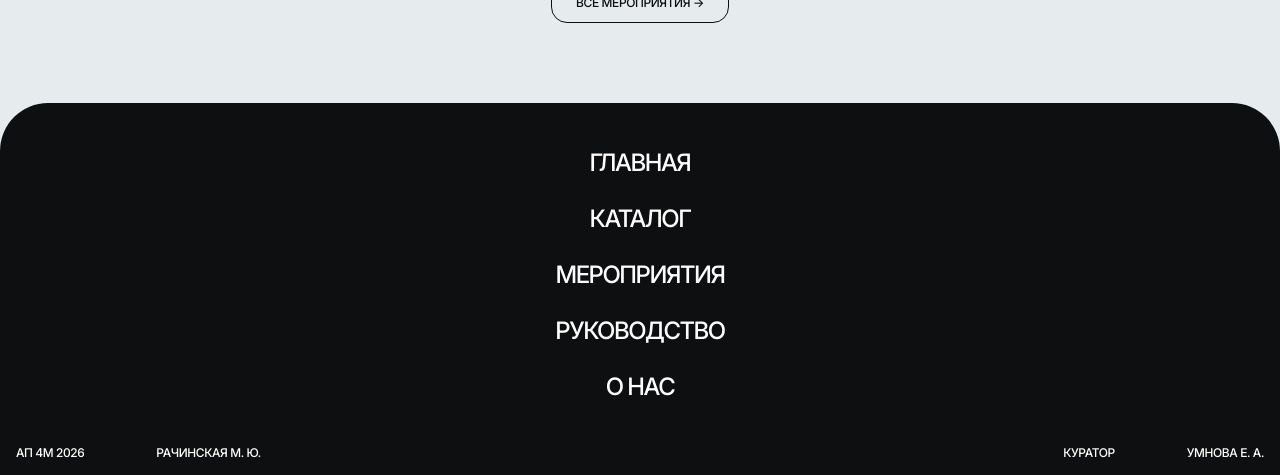
==== commit d3fe92d0: "fix review issues" ====
--- a/index.html
+++ b/index.html
@@ -26,7 +26,7 @@
             </a>
 
             <nav class="nav" aria-label="Основная навигация">
-                <a class="nav__link text-microcopy-medium is-active" href="./index.html">Главная</a>
+                <a class="nav__link text-microcopy-medium" href="./index.html">Главная</a>
                 <a class="nav__link text-microcopy-medium" href="./catalog.html">Каталог</a>
                 <a class="nav__link text-microcopy-medium" href="./events.html">Мероприятия</a>
                 <a class="nav__link text-microcopy-medium" href="./guide.html">Руководство</a>
@@ -38,7 +38,7 @@
             </button>
 
             <nav class="mobile-nav" id="mobileNav" aria-label="Мобильная навигация">
-                <a class="mobile-nav__link button text-microcopy-medium is-active" href="./index.html">Главная</a>
+                <a class="mobile-nav__link button text-microcopy-medium" href="./index.html">Главная</a>
                 <a class="mobile-nav__link button text-microcopy-medium" href="./catalog.html">Каталог</a>
                 <a class="mobile-nav__link button text-microcopy-medium" href="./events.html">Мероприятия</a>
                 <a class="mobile-nav__link button text-microcopy-medium" href="./guide.html">Руководство</a>
@@ -163,29 +163,29 @@
                         <ul class="catalog-teaser__track">
                             <li class="catalog-teaser__planet">
                                 <div class="catalog-teaser__planet-image">
-                                    <img src="./assets/images/planets/planet-1.png" alt="">
-                                    <img class="is-light" src="./assets/images/planets/planet-1-light.png" alt="" aria-hidden="true">
+                                    <img src="./assets/images/planets/planet-1.png" alt="" loading="lazy">
+                                    <img class="is-light" src="./assets/images/planets/planet-1-light.png" alt="" aria-hidden="true" loading="lazy">
                                 </div>
                                 <span class="catalog-teaser__planet-name text-caption">AERIS</span>
                             </li>
                             <li class="catalog-teaser__planet">
                                 <div class="catalog-teaser__planet-image">
-                                    <img src="./assets/images/planets/planet-2.png" alt="">
-                                    <img class="is-light" src="./assets/images/planets/planet-2-light.png" alt="" aria-hidden="true">
+                                    <img src="./assets/images/planets/planet-2.png" alt="" loading="lazy">
+                                    <img class="is-light" src="./assets/images/planets/planet-2-light.png" alt="" aria-hidden="true" loading="lazy">
                                 </div>
                                 <span class="catalog-teaser__planet-name text-caption">EREBOS</span>
                             </li>
                             <li class="catalog-teaser__planet">
                                 <div class="catalog-teaser__planet-image">
-                                    <img src="./assets/images/planets/planet-3.png" alt="">
-                                    <img class="is-light" src="./assets/images/planets/planet-3-light.png" alt="" aria-hidden="true">
+                                    <img src="./assets/images/planets/planet-3.png" alt="" loading="lazy">
+                                    <img class="is-light" src="./assets/images/planets/planet-3-light.png" alt="" aria-hidden="true" loading="lazy">
                                 </div>
                                 <span class="catalog-teaser__planet-name text-caption">ALBA</span>
                             </li>
                             <li class="catalog-teaser__planet">
                                 <div class="catalog-teaser__planet-image">
-                                    <img src="./assets/images/planets/planet-4.png" alt="">
-                                    <img class="is-light" src="./assets/images/planets/planet-4-light.png" alt="" aria-hidden="true">
+                                    <img src="./assets/images/planets/planet-4.png" alt="" loading="lazy">
+                                    <img class="is-light" src="./assets/images/planets/planet-4-light.png" alt="" aria-hidden="true" loading="lazy">
                                 </div>
                                 <span class="catalog-teaser__planet-name text-caption">AQUALIS</span>
                             </li>
@@ -193,29 +193,29 @@
                             <!-- дубликат поанет бегущей строки -->
                             <li class="catalog-teaser__planet" aria-hidden="true">
                                 <div class="catalog-teaser__planet-image">
-                                    <img src="./assets/images/planets/planet-1.png" alt="">
-                                    <img class="is-light" src="./assets/images/planets/planet-1-light.png" alt="">
+                                    <img src="./assets/images/planets/planet-1.png" alt="" loading="lazy">
+                                    <img class="is-light" src="./assets/images/planets/planet-1-light.png" alt="" loading="lazy">
                                 </div>
                                 <span class="catalog-teaser__planet-name text-caption">AERIS</span>
                             </li>
                             <li class="catalog-teaser__planet" aria-hidden="true">
                                 <div class="catalog-teaser__planet-image">
-                                    <img src="./assets/images/planets/planet-2.png" alt="">
-                                    <img class="is-light" src="./assets/images/planets/planet-2-light.png" alt="">
+                                    <img src="./assets/images/planets/planet-2.png" alt="" loading="lazy">
+                                    <img class="is-light" src="./assets/images/planets/planet-2-light.png" alt="" loading="lazy">
                                 </div>
                                 <span class="catalog-teaser__planet-name text-caption">EREBOS</span>
                             </li>
                             <li class="catalog-teaser__planet" aria-hidden="true">
                                 <div class="catalog-teaser__planet-image">
-                                    <img src="./assets/images/planets/planet-3.png" alt="">
-                                    <img class="is-light" src="./assets/images/planets/planet-3-light.png" alt="">
+                                    <img src="./assets/images/planets/planet-3.png" alt="" loading="lazy">
+                                    <img class="is-light" src="./assets/images/planets/planet-3-light.png" alt="" loading="lazy">
                                 </div>
                                 <span class="catalog-teaser__planet-name text-caption">ALBA</span>
                             </li>
                             <li class="catalog-teaser__planet" aria-hidden="true">
                                 <div class="catalog-teaser__planet-image">
-                                    <img src="./assets/images/planets/planet-4.png" alt="">
-                                    <img class="is-light" src="./assets/images/planets/planet-4-light.png" alt="">
+                                    <img src="./assets/images/planets/planet-4.png" alt="" loading="lazy">
+                                    <img class="is-light" src="./assets/images/planets/planet-4-light.png" alt="" loading="lazy">
                                 </div>
                                 <span class="catalog-teaser__planet-name text-caption">AQUALIS</span>
                             </li>
@@ -225,21 +225,21 @@
                     <div class="catalog-teaser__merch">
                         <figure class="catalog-teaser__card">
                             <div class="catalog-teaser__card-frame">
-                                <img class="catalog-teaser__card-image" src="./assets/images/merch/1-box.png" alt="Набор">
+                                <img class="catalog-teaser__card-image" src="./assets/images/merch/1-box.png" alt="Набор" loading="lazy">
                             </div>
                             <figcaption class="catalog-teaser__card-name text-caption">НАБОР</figcaption>
                         </figure>
 
                         <figure class="catalog-teaser__card">
                             <div class="catalog-teaser__card-frame">
-                                <img class="catalog-teaser__card-image" src="./assets/images/merch/2-notebook.png" alt="Блокнот">
+                                <img class="catalog-teaser__card-image" src="./assets/images/merch/2-notebook.png" alt="Блокнот" loading="lazy">
                             </div>
                             <figcaption class="catalog-teaser__card-name text-caption">БЛОКНОТ</figcaption>
                         </figure>
 
                         <figure class="catalog-teaser__card">
                             <div class="catalog-teaser__card-frame">
-                                <img class="catalog-teaser__card-image" src="./assets/images/merch/3-keychain.png" alt="Брелок">
+                                <img class="catalog-teaser__card-image" src="./assets/images/merch/3-keychain.png" alt="Брелок" loading="lazy">
                             </div>
                             <figcaption class="catalog-teaser__card-name text-caption">БРЕЛОК</figcaption>
                         </figure>
--- a/css/variables.css
+++ b/css/variables.css
@@ -43,8 +43,6 @@
     --color-white-rgb: 255, 255, 255;
 
     --glass-white: rgba(var(--color-white-rgb), 0.5);
-    --glass-black: rgba(var(--color-black-rgb), 0.6);
-    --glass-black-text: rgba(var(--color-black-rgb), 0.35);
 
     --blur-default: 5px;
 
--- a/css/main.css
+++ b/css/main.css
@@ -453,7 +453,7 @@
 /* I.I hero-блок */
 .hero-screen {
     width: 100%;
-    min-height: 0x;
+    min-height: 0;
     height: 100svh;
     
 
@@ -2122,4 +2122,189 @@
 .about-gallery__arrow--prev { left: 24px; }
 .about-gallery__arrow--next { right: 24px; }
 .about-gallery__arrow--prev img { transform: none; }
-.about-gallery__arrow--next img { transform: rotate(180deg); }+.about-gallery__arrow--next img { transform: rotate(180deg); }
+
+
+
+
+
+
+
+
+
+
+
+/* 404 */
+.error-hero {
+    position: relative;
+    width: 100%;
+    height: 100svh;
+    min-height: 760px;
+    overflow: hidden;
+
+    background-color: var(--color-black);
+    color: var(--color-white);
+    border-radius: 0 0 var(--radius-large) var(--radius-large);
+
+    --error-planet-size: 460px;
+    --error-button-bottom: 32px;
+}
+
+.error-hero__bg {
+    position: absolute;
+    inset: 0;
+    z-index: 0;
+
+    width: 100%;
+    height: 100%;
+    object-fit: cover;
+    opacity: 0.9;
+    pointer-events: none;
+    user-select: none;
+}
+
+.error-hero__inner {
+    position: relative;
+    z-index: 1;
+    width: 100%;
+    height: 100%;
+}
+
+/* планета */
+.error-hero__planet-wrap {
+    position: absolute;
+    left: 50%;
+    top: 50%;
+    transform: translate(-50%, -50%);
+    z-index: 1;
+
+    width: var(--error-planet-size);
+    height: var(--error-planet-size);
+}
+
+.error-hero__planet {
+    position: absolute;
+    inset: 0;
+    width: 100%;
+    height: 100%;
+    object-fit: contain;
+    pointer-events: none;
+    user-select: none;
+}
+
+.error-hero__planet--light {
+    opacity: 0;
+    transition: opacity 0.4s ease;
+}
+
+@media (hover: hover) and (pointer: fine) {
+    .error-hero__planet-wrap:hover .error-hero__planet--light {
+        opacity: 1;
+    }
+}
+
+/* код 404 */
+.error-hero__code {
+    position: absolute;
+    left: 50%;
+    top: 50%;
+    transform: translate(-50%, -50%);
+    z-index: 2;
+
+    width: clamp(520px, 54vw, 840px);
+    height: auto;
+
+    filter: none;
+    backdrop-filter: none;
+    -webkit-backdrop-filter: none;
+
+    pointer-events: none;
+    user-select: none;
+}
+
+/* пунктик */
+.error-callout {
+    position: absolute;
+    z-index: 4;
+    left: 46%;
+    top: -12%;
+
+    width: 380px;
+    height: 90px;
+}
+
+.error-callout__circle {
+    position: absolute;
+    left: 0;
+    bottom: 0;
+    width: 48px;
+    height: 48px;
+
+    border-radius: 50%;
+    background-color: rgba(var(--color-white-rgb), 0.5);
+    backdrop-filter: blur(var(--blur-default));
+    -webkit-backdrop-filter: blur(var(--blur-default));
+}
+
+.error-callout__line {
+    position: absolute;
+    left: 24px;
+    bottom: 24px;
+    width: 150px;
+    height: auto;
+
+    display: block;
+    pointer-events: none;
+    user-select: none;
+}
+
+.error-callout__text {
+    position: absolute;
+    left: 188px;
+    top: 16px;
+
+    white-space: nowrap;
+    color: var(--color-light-gray);
+}
+
+.error-callout__text--mobile {
+    display: none;
+}
+
+.error-callout__text-line {
+    display: inline;
+    white-space: nowrap;
+}
+
+.error-callout__text-line + .error-callout__text-line::before {
+    content: " ";
+}
+
+
+/* боди текст */
+.error-hero__text {
+    position: absolute;
+    left: 50%;
+
+    top: calc(
+        50% + var(--error-planet-size) / 2 +
+        ( 100% - 50% - var(--error-planet-size) / 2 - var(--error-button-bottom) - 41px ) / 2
+    );
+
+    transform: translate(-50%, -50%);
+    z-index: 3;
+
+    width: 400px;
+    text-align: center;
+    color: var(--color-light-gray);
+}
+
+
+/* кнопка возврата */
+.error-hero__button {
+    position: absolute;
+    left: 50%;
+    bottom: var(--error-button-bottom);
+    transform: translateX(-50%);
+    z-index: 3;
+}
--- a/css/mob-adaptive.css
+++ b/css/mob-adaptive.css
@@ -706,26 +706,26 @@
     /* II.II. планеты */
     .catalog-planets__grid {
         display: grid;
-        grid-template-columns: repeat(2, minmax(0, 1fr)) !important;
+        grid-template-columns: repeat(2, minmax(0, 1fr));
         column-gap: var(--grid-gap);
         row-gap: 24px;
     }
 
-    .catalog-planets__item,
-    .catalog-planets__item:nth-child(3n + 1),
-    .catalog-planets__item:nth-child(3n + 2),
-    .catalog-planets__item:nth-child(3n) {
-        grid-column: auto !important;
-        align-items: center !important;
-        width: 100% !important;
+    .catalog-planets__grid .catalog-planets__item,
+    .catalog-planets__grid .catalog-planets__item:nth-child(3n + 1),
+    .catalog-planets__grid .catalog-planets__item:nth-child(3n + 2),
+    .catalog-planets__grid .catalog-planets__item:nth-child(3n) {
+        grid-column: auto;
+        align-items: center;
+        width: 100%;
         min-width: 0;
         padding: 0;
     }
 
-    .catalog-planets__item .catalog-planets__image-wrap {
-        width: 100% !important;
-        max-width: none !important;
-        margin: 0 !important;
+    .catalog-planets__grid .catalog-planets__item .catalog-planets__image-wrap {
+        width: 100%;
+        max-width: none;
+        margin: 0;
     }
 
     .catalog-planets__name {
@@ -1021,4 +1021,124 @@
         object-fit: cover;
         border-radius: 24px;
     }
+
+
+
+
+
+
+
+
+
+
+    /* 404 */
+    .error-hero {
+        --error-planet-size: clamp(300px, 76vw, 380px);
+        --error-planet-center: 45%;
+        --error-button-bottom: 16px;
+
+        height: 100svh;
+        min-height: 600px;
+        border-radius: 0 0 var(--radius-large-mobile) var(--radius-large-mobile);
+    }
+
+    .error-hero__planet-wrap {
+        width: var(--error-planet-size);
+        height: var(--error-planet-size);
+
+        left: 50%;
+        top: var(--error-planet-center);
+        transform: translate(-50%, -50%);
+    }
+
+    /* код 404 */
+    .error-hero__code {
+        left: 50%;
+        top: var(--error-planet-center);
+        transform: translate(-50%, -50%);
+
+        width: calc(100vw - 32px);
+        max-width: none;
+        height: auto;
+    }
+
+
+    /* пунктик */
+    .error-callout {
+        left: 46%;
+        top: -22%;
+        transform: none;
+
+        width: 180px;
+        height: 110px;
+    }
+
+    .error-callout__circle {
+        position: absolute;
+        left: 0;
+        bottom: 0;
+        top: auto;
+        transform: none;
+
+        width: 48px;
+        height: 48px;
+    }
+
+    .error-callout__line {
+        display: block;
+        position: absolute;
+        left: 24px;
+        bottom: 24px;
+        width: 150px;
+        height: auto;
+    }
+
+    .error-callout__text--desktop {
+        display: none;
+    }
+
+    .error-callout__text--mobile {
+        display: block;
+        position: absolute;
+        left: 64px;
+        top: 10px;
+        bottom: auto;
+        transform: none;
+        margin-bottom: 0;
+
+        width: 120px;
+        text-align: left;
+        white-space: normal;
+        color: var(--color-light-gray);
+    }
+
+    .error-callout__text--mobile .error-callout__text-line {
+        display: block;
+        white-space: nowrap;
+    }
+
+    .error-callout__text--mobile .error-callout__text-line + .error-callout__text-line::before {
+        content: none;
+    }
+
+    /* боди текст */
+    .error-hero__text {
+        left: 50%;
+        top: calc(
+            var(--error-planet-center) + var(--error-planet-size) / 2 +
+            (100% - var(--error-planet-center) - var(--error-planet-size) / 2 - var(--error-button-bottom) - 41px) / 2
+        );
+        transform: translate(-50%, -50%);
+        width: 80%;
+        text-align: center;
+    }
+
+    /* кнопка */
+    .error-hero__button {
+        left: 16px;
+        right: 16px;
+        bottom: var(--error-button-bottom);
+        transform: none;
+        justify-content: center;
+    }
 }
